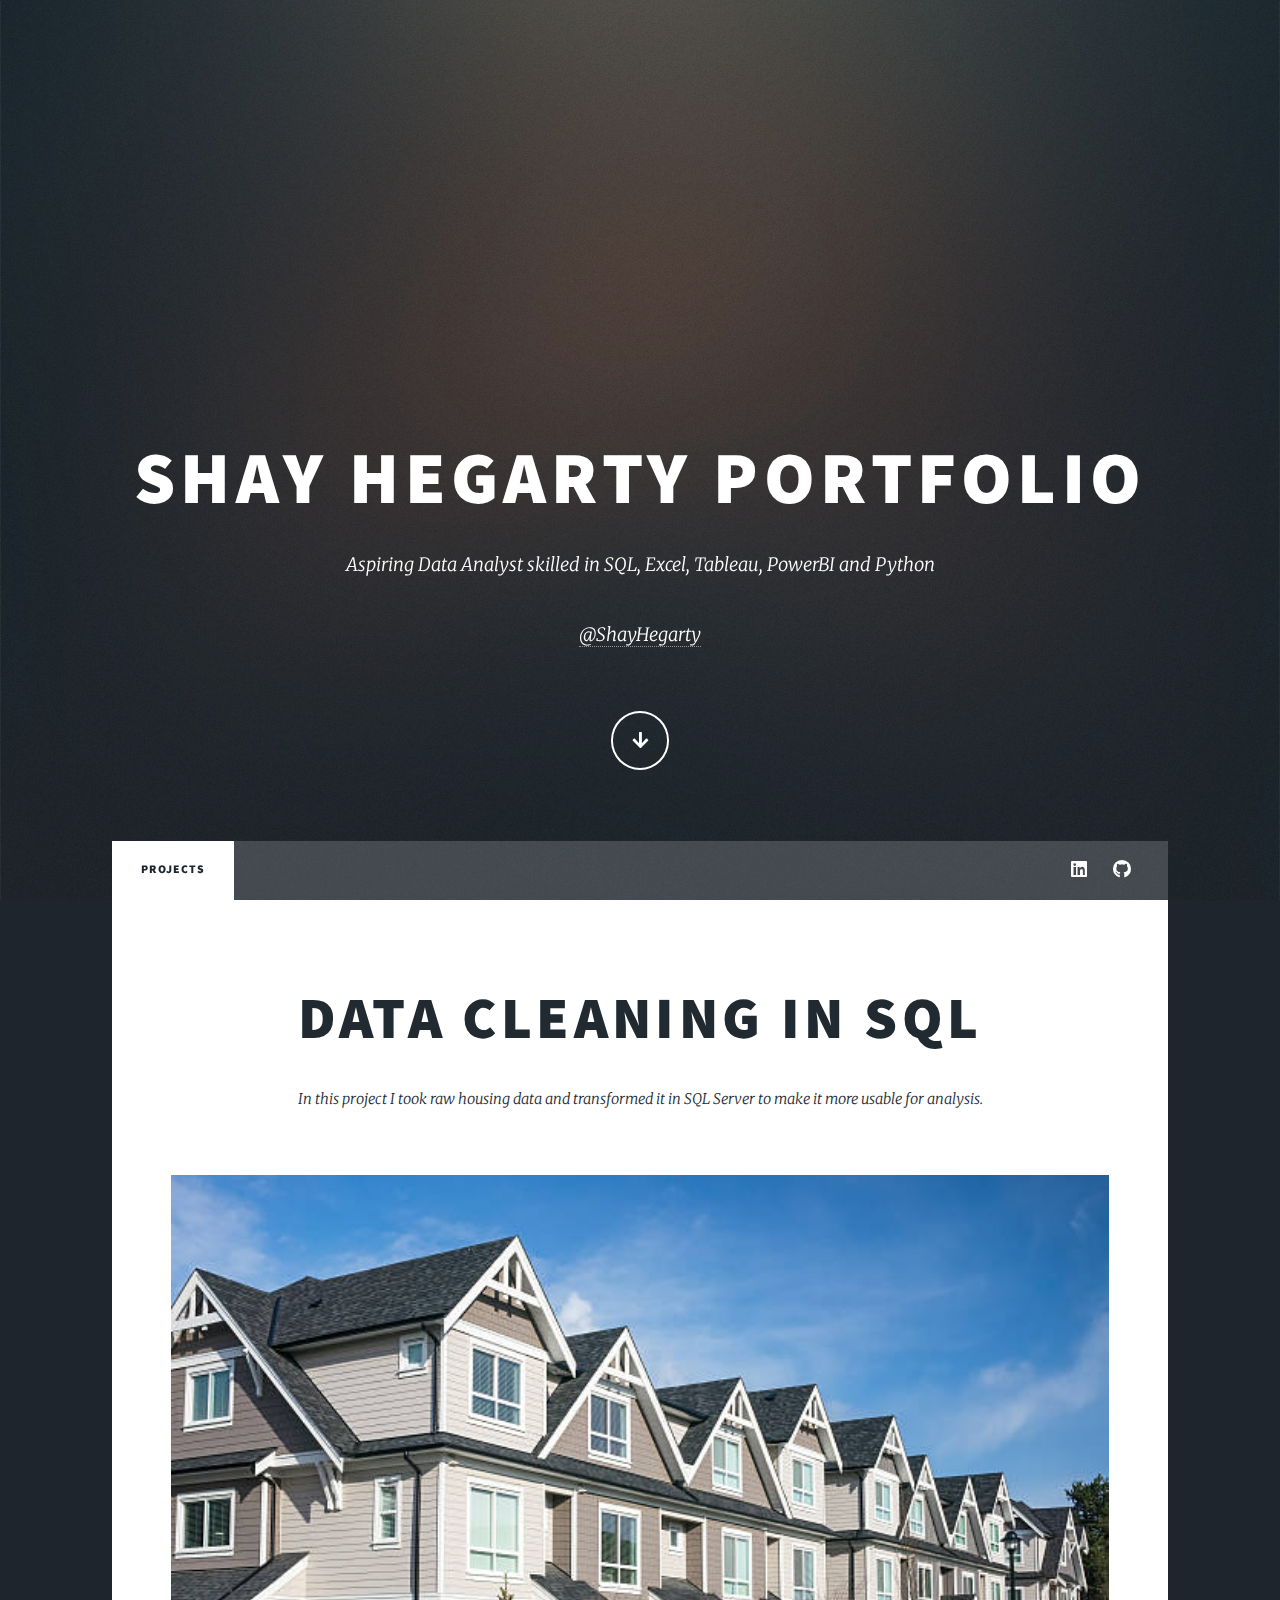
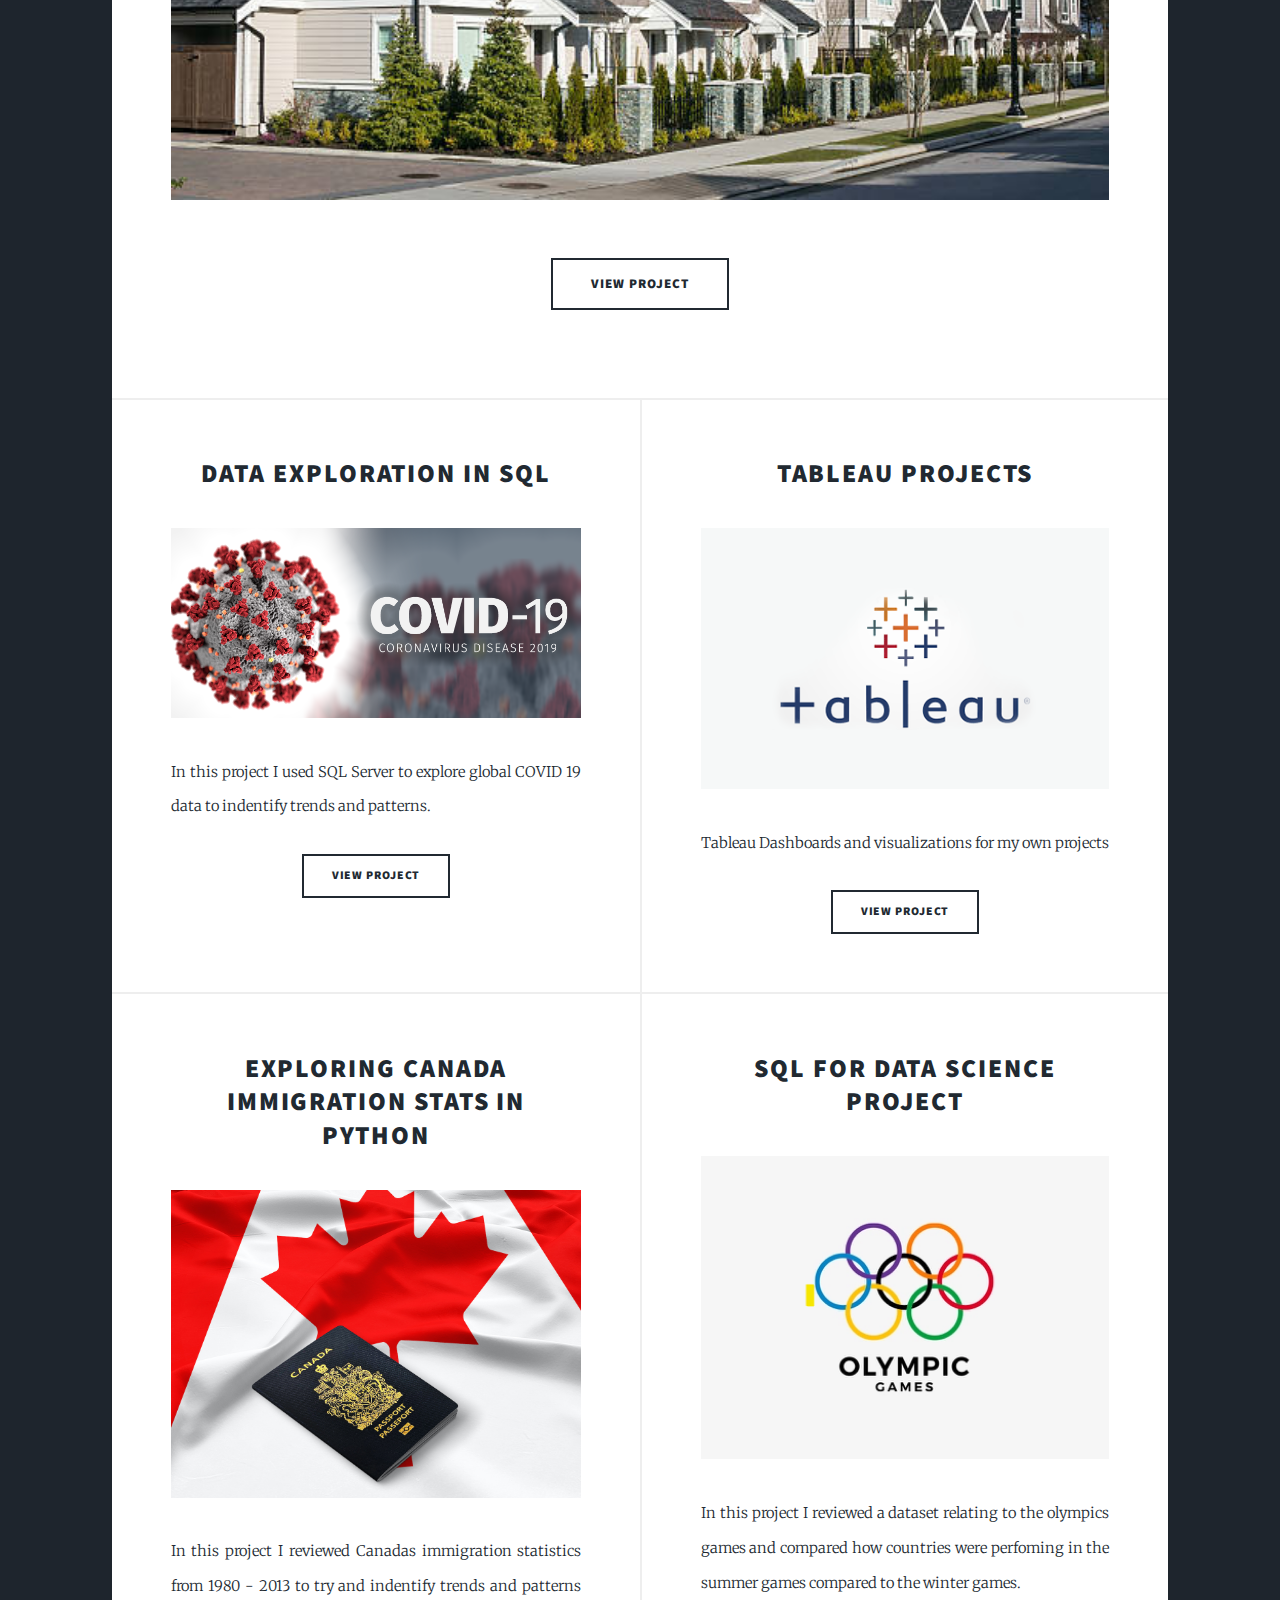
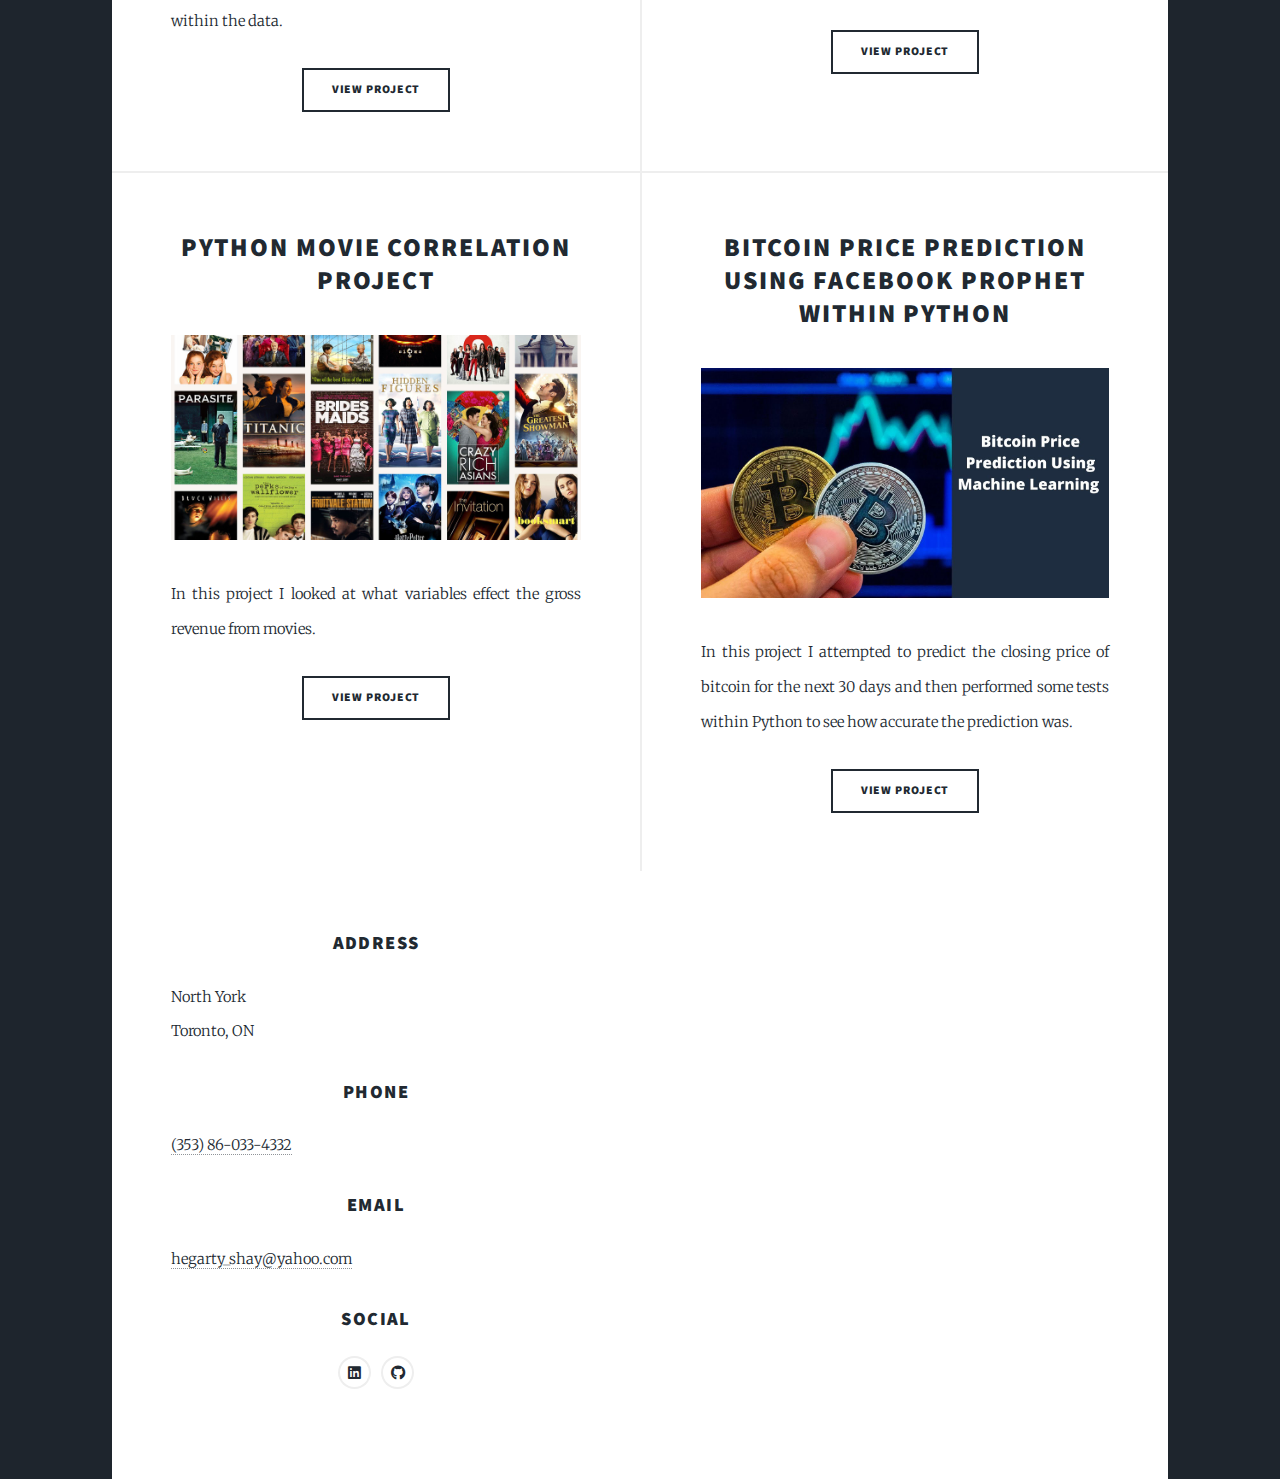
==== index.html @ 94f26655 "Add files via upload" ====
<!DOCTYPE HTML>
<!--
	Massively by HTML5 UP
	html5up.net | @ajlkn
	Free for personal and commercial use under the CCA 3.0 license (html5up.net/license)
-->
<html>
	<head>
		<title>Shay Hegarty Portfolio</title>
		<meta charset="utf-8" />
		<meta name="viewport" content="width=device-width, initial-scale=1, user-scalable=no" />
		<link rel="stylesheet" href="assets/css/main.css" />
		<noscript><link rel="stylesheet" href="assets/css/noscript.css" /></noscript>
	</head>
	<body class="is-preload">

		<!-- Wrapper -->
			<div id="wrapper" class="fade-in">

				<!-- Intro -->
					<div id="intro">
						<h1>Shay Hegarty Portfolio<br />
						</h1>
						<p>Aspiring Data Analyst skilled in SQL, Excel, Tableau, PowerBI and Python <p><a href="https://www.linkedin.com/in/shayhegarty/" target= "_blank">@ShayHegarty</a></p>
						</p>
						<ul class="actions">
							<li><a href="#header" class="button icon solid solo fa-arrow-down scrolly">Continue</a></li>
						</ul>
					</div>

				<!-- Header -->
					<header id="header">
						<a href="index.html" class="logo">Shay Hegarty</a>
					</header>

				<!-- Nav -->
					<nav id="nav">
						<ul class="links">
							<li class="active"><a href="index.html">Projects</a></li>

						</ul>
						<ul class="icons">
							<li><a href="https://www.linkedin.com/in/shayhegarty/" target= "_blank" class="icon brands alt fa-linkedin"><span class="label">linkedin</span></a></li>
							<li><a href="https://github.com/Shegartyy" target= "_blank" class="icon brands alt fa-github"><span class="label">GitHub</span></a></li>
						</ul>
					</nav>

				<!-- Main -->
					<div id="main">

						<!-- Featured Post -->
							<article class="post featured">
								<header class="major">
									
									<h2><a href="#">Data Cleaning in SQL<br />
									</a></h2>
									<p>In this project I took raw housing data and transformed it in SQL Server to make it more usable for analysis.</p>
								</header>
								<a href="#" class="image main"><img src="images/house.jpg" alt="" /></a>
								<ul class="actions special">
									<li><a href="https://github.com/Shegartyy/SQL-Data-Cleaning/blob/main/SQL%20Data%20Cleaning.sql" target= "_blank" class="button large">View project</a></li>
								</ul>
							</article>

						<!-- Posts -->
							<section class="posts">
								<article>
									<header>
										
										<h2><a href="#">Data Exploration in SQL<br /></a></h2>
									</header>
									<a href="#" class="image fit"><img src="images/covid.png" alt="" /></a>
									<p>In this project I used SQL Server to explore global COVID 19 data to indentify trends and patterns.</p>
									<ul class="actions special">
										<li><a href="https://github.com/Shegartyy/SQL-Project---Covid-Dataset-/blob/main/Portfolio%20Project%20-%20Covid.sql" target= "_blank" class="button">View Project</a></li>
									</ul>
								</article>
								<article>
									<header>
										
										<h2><a href="#">Tableau Projects<br /></a></h2>
									</header>
									<a href="#" class="image fit"><img src="images/tableau.png" alt="" /></a>
									<p>Tableau Dashboards and visualizations for my own projects</p>
									<ul class="actions special">
										<li><a href="https://public.tableau.com/app/profile/shegartyy" target= "_blank" class="button">View Project</a></li>
									</ul>
								</article>
								<article>
									<header>
										
										<h2><a href="#">Exploring Canada Immigration Stats in Python<br /></a></h2>
									</header>
									<a href="#" class="image fit"><img src="images/canada 1.jpeg" alt="" /></a>
									<p>In this project I reviewed Canadas immigration statistics from 1980 - 2013 to try and indentify trends and patterns within the data.</p>
									<ul class="actions special">
										<li><a href="https://github.com/Shegartyy/Final-Project---Diploma-in-Applied-Data-Technologies/blob/main/ShayHegarty_L00119782_CA3.ipynb" target= "_blank" class="button">View Project</a></li>
									</ul>
								</article>
								<article>
									<header>
										
										<h2><a href="#">SQL for Data Science Project<br /></a></h2>
									</header>
									<a href="#" class="image fit"><img src="images/olympics.png" alt="" /></a>
									<p>In this project I reviewed a dataset relating to the olympics games and compared how countries were perfoming in the summer games compared to the winter games.</p>
									<ul class="actions special">
										<li><a href="https://github.com/Shegartyy/SQL-for-Data-Science-Capstone-Project" target= "_blank" class="button">View Project</a></li>
									</ul>
								</article>
								<article>
									<header>
										
										<h2><a href="#">Python Movie Correlation Project<br /></a></h2>
									</header>
									<a href="#" class="image fit"><img src="images/movies.jpg" alt="" /></a>
									<p>In this project I looked at what variables effect the gross revenue from movies.</p>
									<ul class="actions special">
										<li><a href="https://github.com/Shegartyy/Python---Movie-Correlation-Project" target= "_blank" class="button">View Project</a></li>
									</ul>
								</article>
								<article>
									<header>
										
										<h2><a href="#">Bitcoin Price Prediction using Facebook Prophet within Python<br /></a></h2>
									</header>
									<a href="#" class="image fit"><img src="images/btc.jpg" alt="" /></a>
									<p>In this project I attempted to predict the closing price of bitcoin for the next 30 days and then performed some tests within Python to see how accurate the prediction was.</p>
									<ul class="actions special">
										<li><a href="https://github.com/Shegartyy/Python---Bitcoin-Price-Prediction-using-Facebook-Prophet" target= "_blank" class="button">View Project</a></li>
									</ul>
								</article>


						<section class="split contact">
							<section class="alt">
								<h3>Address</h3>
								<p>North York<br />Toronto, ON</p>
							</section>
							<section>
								<h3>Phone</h3>
								<p><a href="#">(353) 86-033-4332</a></p>
							</section>
							<section>
								<h3>Email</h3>
								<p><a href="#">hegarty_shay@yahoo.com</a></p>
							</section>
							<section>
								<h3>Social</h3>
								<ul class="icons alt">
									<li><a href="https://www.linkedin.com/in/shayhegarty/" target= "_blank" class="icon brands alt fa-linkedin"><span class="label">linkedin</span></a></li>
									<li><a href="https://github.com/Shegartyy" target= "_blank" class="icon brands alt fa-github"><span class="label">GitHub</span></a></li>
								</ul>
							</section>
						</section>
					</footer>

				<!-- Copyright -->
					<div id="copyright">
						<ul><li>&copy; Untitled</li><li>Design: <a href="https://html5up.net">HTML5 UP</a></li></ul>
					</div>

			</div>

		<!-- Scripts -->
			<script src="assets/js/jquery.min.js"></script>
			<script src="assets/js/jquery.scrollex.min.js"></script>
			<script src="assets/js/jquery.scrolly.min.js"></script>
			<script src="assets/js/browser.min.js"></script>
			<script src="assets/js/breakpoints.min.js"></script>
			<script src="assets/js/util.js"></script>
			<script src="assets/js/main.js"></script>

	</body>
</html>
---- assets/css/main.css ----
@import url(fontawesome-all.min.css);
@import url("https://fonts.googleapis.com/css?family=Merriweather:300,700,300italic,700italic|Source+Sans+Pro:900");

/*
	Massively by HTML5 UP
	html5up.net | @ajlkn
	Free for personal and commercial use under the CCA 3.0 license (html5up.net/license)
*/

html, body, div, span, applet, object,
iframe, h1, h2, h3, h4, h5, h6, p, blockquote,
pre, a, abbr, acronym, address, big, cite,
code, del, dfn, em, img, ins, kbd, q, s, samp,
small, strike, strong, sub, sup, tt, var, b,
u, i, center, dl, dt, dd, ol, ul, li, fieldset,
form, label, legend, table, caption, tbody,
tfoot, thead, tr, th, td, article, aside,
canvas, details, embed, figure, figcaption,
footer, header, hgroup, menu, nav, output, ruby,
section, summary, time, mark, audio, video {
	margin: 0;
	padding: 0;
	border: 0;
	font-size: 100%;
	font: inherit;
	vertical-align: baseline;}

article, aside, details, figcaption, figure,
footer, header, hgroup, menu, nav, section {
	display: block;}

body {
	line-height: 1;
}

ol, ul {
	list-style: none;
}

blockquote, q {
	quotes: none;
}

	blockquote:before, blockquote:after, q:before, q:after {
		content: '';
		content: none;
	}

table {
	border-collapse: collapse;
	border-spacing: 0;
}

body {
	-webkit-text-size-adjust: none;
}

mark {
	background-color: transparent;
	color: inherit;
}

input::-moz-focus-inner {
	border: 0;
	padding: 0;
}

input, select, textarea {
	-moz-appearance: none;
	-webkit-appearance: none;
	-ms-appearance: none;
	appearance: none;
}

/* Basic */

	@-ms-viewport {
		width: device-width;
	}

	body {
		-ms-overflow-style: scrollbar;
	}

	@media screen and (max-width: 480px) {

		html, body {
			min-width: 320px;
		}

	}

	html {
		box-sizing: border-box;
	}

	*, *:before, *:after {
		box-sizing: inherit;
	}

	body {
		background-color: #1e252d;
	}

		body.is-preload *, body.is-preload *:before, body.is-preload *:after {
			-moz-animation: none !important;
			-webkit-animation: none !important;
			-ms-animation: none !important;
			animation: none !important;
			-moz-transition: none !important;
			-webkit-transition: none !important;
			-ms-transition: none !important;
			transition: none !important;
		}

/* Type */

	html {
		font-size: 16pt;
	}

		@media screen and (max-width: 1680px) {

			html {
				font-size: 12pt;
			}

		}

		@media screen and (max-width: 1280px) {

			html {
				font-size: 11pt;
			}

		}

		@media screen and (max-width: 360px) {

			html {
				font-size: 10pt;
			}

		}

	body {
		color: #212931;
	}

	body, input, select, textarea {
		font-family: "Merriweather", Georgia, serif;
		font-weight: 300;
		font-size: 1rem;
		line-height: 2.375;
	}

	a {
		-moz-transition: color 0.2s ease-in-out, background-color 0.2s ease-in-out, border-color 0.2s ease-in-out, box-shadow 0.2s ease-in-out;
		-webkit-transition: color 0.2s ease-in-out, background-color 0.2s ease-in-out, border-color 0.2s ease-in-out, box-shadow 0.2s ease-in-out;
		-ms-transition: color 0.2s ease-in-out, background-color 0.2s ease-in-out, border-color 0.2s ease-in-out, box-shadow 0.2s ease-in-out;
		transition: color 0.2s ease-in-out, background-color 0.2s ease-in-out, border-color 0.2s ease-in-out, box-shadow 0.2s ease-in-out;
		border-bottom: dotted 1px;
		text-decoration: none;
	}

		a:hover {
			border-bottom-color: transparent;
		}

	strong, b {
		font-weight: 600;
	}

	em, i {
		font-style: italic;
	}

	p {
		text-align: justify;
		margin: 0 0 2rem 0;
	}

	h1, h2, h3, h4, h5, h6 {
		font-family: "Source Sans Pro", Helvetica, sans-serif;
		font-weight: 900;
		line-height: 1.5;
		letter-spacing: 0.075em;
		text-transform: uppercase;
		margin: 0 0 1rem 0;
	}

		h1 a, h2 a, h3 a, h4 a, h5 a, h6 a {
			border-bottom: 0;
			color: inherit;
			text-decoration: none;
		}

	h1 {
		font-size: 4rem;
		line-height: 1.1;
		margin: 0 0 2rem 0;
	}

	h2 {
		font-size: 1.75rem;
		line-height: 1.3;
		margin: 0 0 1.5rem 0;
	}

	h3 {
		font-size: 1.25rem;
		margin: 0 0 1.5rem 0;
	}

	h4 {
		font-size: 1rem;
	}

	h5 {
		font-size: 0.9rem;
	}

	h6 {
		font-size: 0.8rem;
	}

	sub {
		font-size: 0.8rem;
		position: relative;
		top: 0.5rem;
	}

	sup {
		font-size: 0.8rem;
		position: relative;
		top: -0.5rem;
	}

	blockquote {
		border-left: solid 4px;
		font-style: italic;
		margin: 0 0 2rem 0;
		padding: 0.5rem 0 0.5rem 2rem;
	}

	code {
		border: solid 2px;
		font-family: "Courier New", monospace;
		font-size: 0.9rem;
		margin: 0 0.25rem;
		padding: 0.25rem 0.65rem;
	}

	pre {
		-webkit-overflow-scrolling: touch;
		font-family: "Courier New", monospace;
		font-size: 0.9rem;
		margin: 0 0 2rem 0;
	}

		pre code {
			display: block;
			line-height: 1.75;
			padding: 1rem 1.5rem;
			overflow-x: auto;
		}

	hr {
		border: 0;
		border-bottom: solid 2px;
		margin: 3rem 0;
	}

		hr.major {
			margin: 5rem 0;
		}

	.align-left {
		text-align: left;
	}

	.align-center {
		text-align: center;
	}

	.align-right {
		text-align: right;
	}

	input, select, textarea {
		color: #212931;
	}

	a {
		color: #212931;
		border-bottom-color: rgba(33, 41, 49, 0.5);
	}

		a:hover {
			border-bottom-color: transparent;
			color: #18bfef !important;
		}

	strong, b {
		color: #212931;
	}

	h1, h2, h3, h4, h5, h6 {
		color: #212931;
	}

	blockquote {
		border-left-color: #eeeeee;
	}

	code {
		background: rgba(220, 220, 220, 0.25);
		border-color: #eeeeee;
	}

	hr {
		border-bottom-color: #eeeeee;
	}

/* Row */

	.row {
		display: flex;
		flex-wrap: wrap;
		box-sizing: border-box;
		align-items: stretch;
	}

		.row > * {
			box-sizing: border-box;
		}

		.row.gtr-uniform > * > :last-child {
			margin-bottom: 0;
		}

		.row.aln-left {
			justify-content: flex-start;
		}

		.row.aln-center {
			justify-content: center;
		}

		.row.aln-right {
			justify-content: flex-end;
		}

		.row.aln-top {
			align-items: flex-start;
		}

		.row.aln-middle {
			align-items: center;
		}

		.row.aln-bottom {
			align-items: flex-end;
		}

		.row > .imp {
			order: -1;
		}

		.row > .col-1 {
			width: 8.33333%;
		}

		.row > .off-1 {
			margin-left: 8.33333%;
		}

		.row > .col-2 {
			width: 16.66667%;
		}

		.row > .off-2 {
			margin-left: 16.66667%;
		}

		.row > .col-3 {
			width: 25%;
		}

		.row > .off-3 {
			margin-left: 25%;
		}

		.row > .col-4 {
			width: 33.33333%;
		}

		.row > .off-4 {
			margin-left: 33.33333%;
		}

		.row > .col-5 {
			width: 41.66667%;
		}

		.row > .off-5 {
			margin-left: 41.66667%;
		}

		.row > .col-6 {
			width: 50%;
		}

		.row > .off-6 {
			margin-left: 50%;
		}

		.row > .col-7 {
			width: 58.33333%;
		}

		.row > .off-7 {
			margin-left: 58.33333%;
		}

		.row > .col-8 {
			width: 66.66667%;
		}

		.row > .off-8 {
			margin-left: 66.66667%;
		}

		.row > .col-9 {
			width: 75%;
		}

		.row > .off-9 {
			margin-left: 75%;
		}

		.row > .col-10 {
			width: 83.33333%;
		}

		.row > .off-10 {
			margin-left: 83.33333%;
		}

		.row > .col-11 {
			width: 91.66667%;
		}

		.row > .off-11 {
			margin-left: 91.66667%;
		}

		.row > .col-12 {
			width: 100%;
		}

		.row > .off-12 {
			margin-left: 100%;
		}

		.row.gtr-0 {
			margin-top: 0;
			margin-left: 0rem;
		}

			.row.gtr-0 > * {
				padding: 0 0 0 0rem;
			}

			.row.gtr-0.gtr-uniform {
				margin-top: 0rem;
			}

				.row.gtr-0.gtr-uniform > * {
					padding-top: 0rem;
				}

		.row.gtr-25 {
			margin-top: 0;
			margin-left: -0.375rem;
		}

			.row.gtr-25 > * {
				padding: 0 0 0 0.375rem;
			}

			.row.gtr-25.gtr-uniform {
				margin-top: -0.375rem;
			}

				.row.gtr-25.gtr-uniform > * {
					padding-top: 0.375rem;
				}

		.row.gtr-50 {
			margin-top: 0;
			margin-left: -0.75rem;
		}

			.row.gtr-50 > * {
				padding: 0 0 0 0.75rem;
			}

			.row.gtr-50.gtr-uniform {
				margin-top: -0.75rem;
			}

				.row.gtr-50.gtr-uniform > * {
					padding-top: 0.75rem;
				}

		.row {
			margin-top: 0;
			margin-left: -1.5rem;
		}

			.row > * {
				padding: 0 0 0 1.5rem;
			}

			.row.gtr-uniform {
				margin-top: -1.5rem;
			}

				.row.gtr-uniform > * {
					padding-top: 1.5rem;
				}

		.row.gtr-150 {
			margin-top: 0;
			margin-left: -2.25rem;
		}

			.row.gtr-150 > * {
				padding: 0 0 0 2.25rem;
			}

			.row.gtr-150.gtr-uniform {
				margin-top: -2.25rem;
			}

				.row.gtr-150.gtr-uniform > * {
					padding-top: 2.25rem;
				}

		.row.gtr-200 {
			margin-top: 0;
			margin-left: -3rem;
		}

			.row.gtr-200 > * {
				padding: 0 0 0 3rem;
			}

			.row.gtr-200.gtr-uniform {
				margin-top: -3rem;
			}

				.row.gtr-200.gtr-uniform > * {
					padding-top: 3rem;
				}

		@media screen and (max-width: 1680px) {

			.row {
				display: flex;
				flex-wrap: wrap;
				box-sizing: border-box;
				align-items: stretch;
			}

				.row > * {
					box-sizing: border-box;
				}

				.row.gtr-uniform > * > :last-child {
					margin-bottom: 0;
				}

				.row.aln-left {
					justify-content: flex-start;
				}

				.row.aln-center {
					justify-content: center;
				}

				.row.aln-right {
					justify-content: flex-end;
				}

				.row.aln-top {
					align-items: flex-start;
				}

				.row.aln-middle {
					align-items: center;
				}

				.row.aln-bottom {
					align-items: flex-end;
				}

				.row > .imp-xlarge {
					order: -1;
				}

				.row > .col-1-xlarge {
					width: 8.33333%;
				}

				.row > .off-1-xlarge {
					margin-left: 8.33333%;
				}

				.row > .col-2-xlarge {
					width: 16.66667%;
				}

				.row > .off-2-xlarge {
					margin-left: 16.66667%;
				}

				.row > .col-3-xlarge {
					width: 25%;
				}

				.row > .off-3-xlarge {
					margin-left: 25%;
				}

				.row > .col-4-xlarge {
					width: 33.33333%;
				}

				.row > .off-4-xlarge {
					margin-left: 33.33333%;
				}

				.row > .col-5-xlarge {
					width: 41.66667%;
				}

				.row > .off-5-xlarge {
					margin-left: 41.66667%;
				}

				.row > .col-6-xlarge {
					width: 50%;
				}

				.row > .off-6-xlarge {
					margin-left: 50%;
				}

				.row > .col-7-xlarge {
					width: 58.33333%;
				}

				.row > .off-7-xlarge {
					margin-left: 58.33333%;
				}

				.row > .col-8-xlarge {
					width: 66.66667%;
				}

				.row > .off-8-xlarge {
					margin-left: 66.66667%;
				}

				.row > .col-9-xlarge {
					width: 75%;
				}

				.row > .off-9-xlarge {
					margin-left: 75%;
				}

				.row > .col-10-xlarge {
					width: 83.33333%;
				}

				.row > .off-10-xlarge {
					margin-left: 83.33333%;
				}

				.row > .col-11-xlarge {
					width: 91.66667%;
				}

				.row > .off-11-xlarge {
					margin-left: 91.66667%;
				}

				.row > .col-12-xlarge {
					width: 100%;
				}

				.row > .off-12-xlarge {
					margin-left: 100%;
				}

				.row.gtr-0 {
					margin-top: 0;
					margin-left: 0rem;
				}

					.row.gtr-0 > * {
						padding: 0 0 0 0rem;
					}

					.row.gtr-0.gtr-uniform {
						margin-top: 0rem;
					}

						.row.gtr-0.gtr-uniform > * {
							padding-top: 0rem;
						}

				.row.gtr-25 {
					margin-top: 0;
					margin-left: -0.375rem;
				}

					.row.gtr-25 > * {
						padding: 0 0 0 0.375rem;
					}

					.row.gtr-25.gtr-uniform {
						margin-top: -0.375rem;
					}

						.row.gtr-25.gtr-uniform > * {
							padding-top: 0.375rem;
						}

				.row.gtr-50 {
					margin-top: 0;
					margin-left: -0.75rem;
				}

					.row.gtr-50 > * {
						padding: 0 0 0 0.75rem;
					}

					.row.gtr-50.gtr-uniform {
						margin-top: -0.75rem;
					}

						.row.gtr-50.gtr-uniform > * {
							padding-top: 0.75rem;
						}

				.row {
					margin-top: 0;
					margin-left: -1.5rem;
				}

					.row > * {
						padding: 0 0 0 1.5rem;
					}

					.row.gtr-uniform {
						margin-top: -1.5rem;
					}

						.row.gtr-uniform > * {
							padding-top: 1.5rem;
						}

				.row.gtr-150 {
					margin-top: 0;
					margin-left: -2.25rem;
				}

					.row.gtr-150 > * {
						padding: 0 0 0 2.25rem;
					}

					.row.gtr-150.gtr-uniform {
						margin-top: -2.25rem;
					}

						.row.gtr-150.gtr-uniform > * {
							padding-top: 2.25rem;
						}

				.row.gtr-200 {
					margin-top: 0;
					margin-left: -3rem;
				}

					.row.gtr-200 > * {
						padding: 0 0 0 3rem;
					}

					.row.gtr-200.gtr-uniform {
						margin-top: -3rem;
					}

						.row.gtr-200.gtr-uniform > * {
							padding-top: 3rem;
						}

		}

		@media screen and (max-width: 1280px) {

			.row {
				display: flex;
				flex-wrap: wrap;
				box-sizing: border-box;
				align-items: stretch;
			}

				.row > * {
					box-sizing: border-box;
				}

				.row.gtr-uniform > * > :last-child {
					margin-bottom: 0;
				}

				.row.aln-left {
					justify-content: flex-start;
				}

				.row.aln-center {
					justify-content: center;
				}

				.row.aln-right {
					justify-content: flex-end;
				}

				.row.aln-top {
					align-items: flex-start;
				}

				.row.aln-middle {
					align-items: center;
				}

				.row.aln-bottom {
					align-items: flex-end;
				}

				.row > .imp-large {
					order: -1;
				}

				.row > .col-1-large {
					width: 8.33333%;
				}

				.row > .off-1-large {
					margin-left: 8.33333%;
				}

				.row > .col-2-large {
					width: 16.66667%;
				}

				.row > .off-2-large {
					margin-left: 16.66667%;
				}

				.row > .col-3-large {
					width: 25%;
				}

				.row > .off-3-large {
					margin-left: 25%;
				}

				.row > .col-4-large {
					width: 33.33333%;
				}

				.row > .off-4-large {
					margin-left: 33.33333%;
				}

				.row > .col-5-large {
					width: 41.66667%;
				}

				.row > .off-5-large {
					margin-left: 41.66667%;
				}

				.row > .col-6-large {
					width: 50%;
				}

				.row > .off-6-large {
					margin-left: 50%;
				}

				.row > .col-7-large {
					width: 58.33333%;
				}

				.row > .off-7-large {
					margin-left: 58.33333%;
				}

				.row > .col-8-large {
					width: 66.66667%;
				}

				.row > .off-8-large {
					margin-left: 66.66667%;
				}

				.row > .col-9-large {
					width: 75%;
				}

				.row > .off-9-large {
					margin-left: 75%;
				}

				.row > .col-10-large {
					width: 83.33333%;
				}

				.row > .off-10-large {
					margin-left: 83.33333%;
				}

				.row > .col-11-large {
					width: 91.66667%;
				}

				.row > .off-11-large {
					margin-left: 91.66667%;
				}

				.row > .col-12-large {
					width: 100%;
				}

				.row > .off-12-large {
					margin-left: 100%;
				}

				.row.gtr-0 {
					margin-top: 0;
					margin-left: 0rem;
				}

					.row.gtr-0 > * {
						padding: 0 0 0 0rem;
					}

					.row.gtr-0.gtr-uniform {
						margin-top: 0rem;
					}

						.row.gtr-0.gtr-uniform > * {
							padding-top: 0rem;
						}

				.row.gtr-25 {
					margin-top: 0;
					margin-left: -0.375rem;
				}

					.row.gtr-25 > * {
						padding: 0 0 0 0.375rem;
					}

					.row.gtr-25.gtr-uniform {
						margin-top: -0.375rem;
					}

						.row.gtr-25.gtr-uniform > * {
							padding-top: 0.375rem;
						}

				.row.gtr-50 {
					margin-top: 0;
					margin-left: -0.75rem;
				}

					.row.gtr-50 > * {
						padding: 0 0 0 0.75rem;
					}

					.row.gtr-50.gtr-uniform {
						margin-top: -0.75rem;
					}

						.row.gtr-50.gtr-uniform > * {
							padding-top: 0.75rem;
						}

				.row {
					margin-top: 0;
					margin-left: -1.5rem;
				}

					.row > * {
						padding: 0 0 0 1.5rem;
					}

					.row.gtr-uniform {
						margin-top: -1.5rem;
					}

						.row.gtr-uniform > * {
							padding-top: 1.5rem;
						}

				.row.gtr-150 {
					margin-top: 0;
					margin-left: -2.25rem;
				}

					.row.gtr-150 > * {
						padding: 0 0 0 2.25rem;
					}

					.row.gtr-150.gtr-uniform {
						margin-top: -2.25rem;
					}

						.row.gtr-150.gtr-uniform > * {
							padding-top: 2.25rem;
						}

				.row.gtr-200 {
					margin-top: 0;
					margin-left: -3rem;
				}

					.row.gtr-200 > * {
						padding: 0 0 0 3rem;
					}

					.row.gtr-200.gtr-uniform {
						margin-top: -3rem;
					}

						.row.gtr-200.gtr-uniform > * {
							padding-top: 3rem;
						}

		}

		@media screen and (max-width: 980px) {

			.row {
				display: flex;
				flex-wrap: wrap;
				box-sizing: border-box;
				align-items: stretch;
			}

				.row > * {
					box-sizing: border-box;
				}

				.row.gtr-uniform > * > :last-child {
					margin-bottom: 0;
				}

				.row.aln-left {
					justify-content: flex-start;
				}

				.row.aln-center {
					justify-content: center;
				}

				.row.aln-right {
					justify-content: flex-end;
				}

				.row.aln-top {
					align-items: flex-start;
				}

				.row.aln-middle {
					align-items: center;
				}

				.row.aln-bottom {
					align-items: flex-end;
				}

				.row > .imp-medium {
					order: -1;
				}

				.row > .col-1-medium {
					width: 8.33333%;
				}

				.row > .off-1-medium {
					margin-left: 8.33333%;
				}

				.row > .col-2-medium {
					width: 16.66667%;
				}

				.row > .off-2-medium {
					margin-left: 16.66667%;
				}

				.row > .col-3-medium {
					width: 25%;
				}

				.row > .off-3-medium {
					margin-left: 25%;
				}

				.row > .col-4-medium {
					width: 33.33333%;
				}

				.row > .off-4-medium {
					margin-left: 33.33333%;
				}

				.row > .col-5-medium {
					width: 41.66667%;
				}

				.row > .off-5-medium {
					margin-left: 41.66667%;
				}

				.row > .col-6-medium {
					width: 50%;
				}

				.row > .off-6-medium {
					margin-left: 50%;
				}

				.row > .col-7-medium {
					width: 58.33333%;
				}

				.row > .off-7-medium {
					margin-left: 58.33333%;
				}

				.row > .col-8-medium {
					width: 66.66667%;
				}

				.row > .off-8-medium {
					margin-left: 66.66667%;
				}

				.row > .col-9-medium {
					width: 75%;
				}

				.row > .off-9-medium {
					margin-left: 75%;
				}

				.row > .col-10-medium {
					width: 83.33333%;
				}

				.row > .off-10-medium {
					margin-left: 83.33333%;
				}

				.row > .col-11-medium {
					width: 91.66667%;
				}

				.row > .off-11-medium {
					margin-left: 91.66667%;
				}

				.row > .col-12-medium {
					width: 100%;
				}

				.row > .off-12-medium {
					margin-left: 100%;
				}

				.row.gtr-0 {
					margin-top: 0;
					margin-left: 0rem;
				}

					.row.gtr-0 > * {
						padding: 0 0 0 0rem;
					}

					.row.gtr-0.gtr-uniform {
						margin-top: 0rem;
					}

						.row.gtr-0.gtr-uniform > * {
							padding-top: 0rem;
						}

				.row.gtr-25 {
					margin-top: 0;
					margin-left: -0.375rem;
				}

					.row.gtr-25 > * {
						padding: 0 0 0 0.375rem;
					}

					.row.gtr-25.gtr-uniform {
						margin-top: -0.375rem;
					}

						.row.gtr-25.gtr-uniform > * {
							padding-top: 0.375rem;
						}

				.row.gtr-50 {
					margin-top: 0;
					margin-left: -0.75rem;
				}

					.row.gtr-50 > * {
						padding: 0 0 0 0.75rem;
					}

					.row.gtr-50.gtr-uniform {
						margin-top: -0.75rem;
					}

						.row.gtr-50.gtr-uniform > * {
							padding-top: 0.75rem;
						}

				.row {
					margin-top: 0;
					margin-left: -1.5rem;
				}

					.row > * {
						padding: 0 0 0 1.5rem;
					}

					.row.gtr-uniform {
						margin-top: -1.5rem;
					}

						.row.gtr-uniform > * {
							padding-top: 1.5rem;
						}

				.row.gtr-150 {
					margin-top: 0;
					margin-left: -2.25rem;
				}

					.row.gtr-150 > * {
						padding: 0 0 0 2.25rem;
					}

					.row.gtr-150.gtr-uniform {
						margin-top: -2.25rem;
					}

						.row.gtr-150.gtr-uniform > * {
							padding-top: 2.25rem;
						}

				.row.gtr-200 {
					margin-top: 0;
					margin-left: -3rem;
				}

					.row.gtr-200 > * {
						padding: 0 0 0 3rem;
					}

					.row.gtr-200.gtr-uniform {
						margin-top: -3rem;
					}

						.row.gtr-200.gtr-uniform > * {
							padding-top: 3rem;
						}

		}

		@media screen and (max-width: 736px) {

			.row {
				display: flex;
				flex-wrap: wrap;
				box-sizing: border-box;
				align-items: stretch;
			}

				.row > * {
					box-sizing: border-box;
				}

				.row.gtr-uniform > * > :last-child {
					margin-bottom: 0;
				}

				.row.aln-left {
					justify-content: flex-start;
				}

				.row.aln-center {
					justify-content: center;
				}

				.row.aln-right {
					justify-content: flex-end;
				}

				.row.aln-top {
					align-items: flex-start;
				}

				.row.aln-middle {
					align-items: center;
				}

				.row.aln-bottom {
					align-items: flex-end;
				}

				.row > .imp-small {
					order: -1;
				}

				.row > .col-1-small {
					width: 8.33333%;
				}

				.row > .off-1-small {
					margin-left: 8.33333%;
				}

				.row > .col-2-small {
					width: 16.66667%;
				}

				.row > .off-2-small {
					margin-left: 16.66667%;
				}

				.row > .col-3-small {
					width: 25%;
				}

				.row > .off-3-small {
					margin-left: 25%;
				}

				.row > .col-4-small {
					width: 33.33333%;
				}

				.row > .off-4-small {
					margin-left: 33.33333%;
				}

				.row > .col-5-small {
					width: 41.66667%;
				}

				.row > .off-5-small {
					margin-left: 41.66667%;
				}

				.row > .col-6-small {
					width: 50%;
				}

				.row > .off-6-small {
					margin-left: 50%;
				}

				.row > .col-7-small {
					width: 58.33333%;
				}

				.row > .off-7-small {
					margin-left: 58.33333%;
				}

				.row > .col-8-small {
					width: 66.66667%;
				}

				.row > .off-8-small {
					margin-left: 66.66667%;
				}

				.row > .col-9-small {
					width: 75%;
				}

				.row > .off-9-small {
					margin-left: 75%;
				}

				.row > .col-10-small {
					width: 83.33333%;
				}

				.row > .off-10-small {
					margin-left: 83.33333%;
				}

				.row > .col-11-small {
					width: 91.66667%;
				}

				.row > .off-11-small {
					margin-left: 91.66667%;
				}

				.row > .col-12-small {
					width: 100%;
				}

				.row > .off-12-small {
					margin-left: 100%;
				}

				.row.gtr-0 {
					margin-top: 0;
					margin-left: 0rem;
				}

					.row.gtr-0 > * {
						padding: 0 0 0 0rem;
					}

					.row.gtr-0.gtr-uniform {
						margin-top: 0rem;
					}

						.row.gtr-0.gtr-uniform > * {
							padding-top: 0rem;
						}

				.row.gtr-25 {
					margin-top: 0;
					margin-left: -0.375rem;
				}

					.row.gtr-25 > * {
						padding: 0 0 0 0.375rem;
					}

					.row.gtr-25.gtr-uniform {
						margin-top: -0.375rem;
					}

						.row.gtr-25.gtr-uniform > * {
							padding-top: 0.375rem;
						}

				.row.gtr-50 {
					margin-top: 0;
					margin-left: -0.75rem;
				}

					.row.gtr-50 > * {
						padding: 0 0 0 0.75rem;
					}

					.row.gtr-50.gtr-uniform {
						margin-top: -0.75rem;
					}

						.row.gtr-50.gtr-uniform > * {
							padding-top: 0.75rem;
						}

				.row {
					margin-top: 0;
					margin-left: -1.5rem;
				}

					.row > * {
						padding: 0 0 0 1.5rem;
					}

					.row.gtr-uniform {
						margin-top: -1.5rem;
					}

						.row.gtr-uniform > * {
							padding-top: 1.5rem;
						}

				.row.gtr-150 {
					margin-top: 0;
					margin-left: -2.25rem;
				}

					.row.gtr-150 > * {
						padding: 0 0 0 2.25rem;
					}

					.row.gtr-150.gtr-uniform {
						margin-top: -2.25rem;
					}

						.row.gtr-150.gtr-uniform > * {
							padding-top: 2.25rem;
						}

				.row.gtr-200 {
					margin-top: 0;
					margin-left: -3rem;
				}

					.row.gtr-200 > * {
						padding: 0 0 0 3rem;
					}

					.row.gtr-200.gtr-uniform {
						margin-top: -3rem;
					}

						.row.gtr-200.gtr-uniform > * {
							padding-top: 3rem;
						}

		}

		@media screen and (max-width: 480px) {

			.row {
				display: flex;
				flex-wrap: wrap;
				box-sizing: border-box;
				align-items: stretch;
			}

				.row > * {
					box-sizing: border-box;
				}

				.row.gtr-uniform > * > :last-child {
					margin-bottom: 0;
				}

				.row.aln-left {
					justify-content: flex-start;
				}

				.row.aln-center {
					justify-content: center;
				}

				.row.aln-right {
					justify-content: flex-end;
				}

				.row.aln-top {
					align-items: flex-start;
				}

				.row.aln-middle {
					align-items: center;
				}

				.row.aln-bottom {
					align-items: flex-end;
				}

				.row > .imp-xsmall {
					order: -1;
				}

				.row > .col-1-xsmall {
					width: 8.33333%;
				}

				.row > .off-1-xsmall {
					margin-left: 8.33333%;
				}

				.row > .col-2-xsmall {
					width: 16.66667%;
				}

				.row > .off-2-xsmall {
					margin-left: 16.66667%;
				}

				.row > .col-3-xsmall {
					width: 25%;
				}

				.row > .off-3-xsmall {
					margin-left: 25%;
				}

				.row > .col-4-xsmall {
					width: 33.33333%;
				}

				.row > .off-4-xsmall {
					margin-left: 33.33333%;
				}

				.row > .col-5-xsmall {
					width: 41.66667%;
				}

				.row > .off-5-xsmall {
					margin-left: 41.66667%;
				}

				.row > .col-6-xsmall {
					width: 50%;
				}

				.row > .off-6-xsmall {
					margin-left: 50%;
				}

				.row > .col-7-xsmall {
					width: 58.33333%;
				}

				.row > .off-7-xsmall {
					margin-left: 58.33333%;
				}

				.row > .col-8-xsmall {
					width: 66.66667%;
				}

				.row > .off-8-xsmall {
					margin-left: 66.66667%;
				}

				.row > .col-9-xsmall {
					width: 75%;
				}

				.row > .off-9-xsmall {
					margin-left: 75%;
				}

				.row > .col-10-xsmall {
					width: 83.33333%;
				}

				.row > .off-10-xsmall {
					margin-left: 83.33333%;
				}

				.row > .col-11-xsmall {
					width: 91.66667%;
				}

				.row > .off-11-xsmall {
					margin-left: 91.66667%;
				}

				.row > .col-12-xsmall {
					width: 100%;
				}

				.row > .off-12-xsmall {
					margin-left: 100%;
				}

				.row.gtr-0 {
					margin-top: 0;
					margin-left: 0rem;
				}

					.row.gtr-0 > * {
						padding: 0 0 0 0rem;
					}

					.row.gtr-0.gtr-uniform {
						margin-top: 0rem;
					}

						.row.gtr-0.gtr-uniform > * {
							padding-top: 0rem;
						}

				.row.gtr-25 {
					margin-top: 0;
					margin-left: -0.375rem;
				}

					.row.gtr-25 > * {
						padding: 0 0 0 0.375rem;
					}

					.row.gtr-25.gtr-uniform {
						margin-top: -0.375rem;
					}

						.row.gtr-25.gtr-uniform > * {
							padding-top: 0.375rem;
						}

				.row.gtr-50 {
					margin-top: 0;
					margin-left: -0.75rem;
				}

					.row.gtr-50 > * {
						padding: 0 0 0 0.75rem;
					}

					.row.gtr-50.gtr-uniform {
						margin-top: -0.75rem;
					}

						.row.gtr-50.gtr-uniform > * {
							padding-top: 0.75rem;
						}

				.row {
					margin-top: 0;
					margin-left: -1.5rem;
				}

					.row > * {
						padding: 0 0 0 1.5rem;
					}

					.row.gtr-uniform {
						margin-top: -1.5rem;
					}

						.row.gtr-uniform > * {
							padding-top: 1.5rem;
						}

				.row.gtr-150 {
					margin-top: 0;
					margin-left: -2.25rem;
				}

					.row.gtr-150 > * {
						padding: 0 0 0 2.25rem;
					}

					.row.gtr-150.gtr-uniform {
						margin-top: -2.25rem;
					}

						.row.gtr-150.gtr-uniform > * {
							padding-top: 2.25rem;
						}

				.row.gtr-200 {
					margin-top: 0;
					margin-left: -3rem;
				}

					.row.gtr-200 > * {
						padding: 0 0 0 3rem;
					}

					.row.gtr-200.gtr-uniform {
						margin-top: -3rem;
					}

						.row.gtr-200.gtr-uniform > * {
							padding-top: 3rem;
						}

		}

		@media screen and (max-width: 360px) {

			.row {
				display: flex;
				flex-wrap: wrap;
				box-sizing: border-box;
				align-items: stretch;
			}

				.row > * {
					box-sizing: border-box;
				}

				.row.gtr-uniform > * > :last-child {
					margin-bottom: 0;
				}

				.row.aln-left {
					justify-content: flex-start;
				}

				.row.aln-center {
					justify-content: center;
				}

				.row.aln-right {
					justify-content: flex-end;
				}

				.row.aln-top {
					align-items: flex-start;
				}

				.row.aln-middle {
					align-items: center;
				}

				.row.aln-bottom {
					align-items: flex-end;
				}

				.row > .imp-xxsmall {
					order: -1;
				}

				.row > .col-1-xxsmall {
					width: 8.33333%;
				}

				.row > .off-1-xxsmall {
					margin-left: 8.33333%;
				}

				.row > .col-2-xxsmall {
					width: 16.66667%;
				}

				.row > .off-2-xxsmall {
					margin-left: 16.66667%;
				}

				.row > .col-3-xxsmall {
					width: 25%;
				}

				.row > .off-3-xxsmall {
					margin-left: 25%;
				}

				.row > .col-4-xxsmall {
					width: 33.33333%;
				}

				.row > .off-4-xxsmall {
					margin-left: 33.33333%;
				}

				.row > .col-5-xxsmall {
					width: 41.66667%;
				}

				.row > .off-5-xxsmall {
					margin-left: 41.66667%;
				}

				.row > .col-6-xxsmall {
					width: 50%;
				}

				.row > .off-6-xxsmall {
					margin-left: 50%;
				}

				.row > .col-7-xxsmall {
					width: 58.33333%;
				}

				.row > .off-7-xxsmall {
					margin-left: 58.33333%;
				}

				.row > .col-8-xxsmall {
					width: 66.66667%;
				}

				.row > .off-8-xxsmall {
					margin-left: 66.66667%;
				}

				.row > .col-9-xxsmall {
					width: 75%;
				}

				.row > .off-9-xxsmall {
					margin-left: 75%;
				}

				.row > .col-10-xxsmall {
					width: 83.33333%;
				}

				.row > .off-10-xxsmall {
					margin-left: 83.33333%;
				}

				.row > .col-11-xxsmall {
					width: 91.66667%;
				}

				.row > .off-11-xxsmall {
					margin-left: 91.66667%;
				}

				.row > .col-12-xxsmall {
					width: 100%;
				}

				.row > .off-12-xxsmall {
					margin-left: 100%;
				}

				.row.gtr-0 {
					margin-top: 0;
					margin-left: 0rem;
				}

					.row.gtr-0 > * {
						padding: 0 0 0 0rem;
					}

					.row.gtr-0.gtr-uniform {
						margin-top: 0rem;
					}

						.row.gtr-0.gtr-uniform > * {
							padding-top: 0rem;
						}

				.row.gtr-25 {
					margin-top: 0;
					margin-left: -0.375rem;
				}

					.row.gtr-25 > * {
						padding: 0 0 0 0.375rem;
					}

					.row.gtr-25.gtr-uniform {
						margin-top: -0.375rem;
					}

						.row.gtr-25.gtr-uniform > * {
							padding-top: 0.375rem;
						}

				.row.gtr-50 {
					margin-top: 0;
					margin-left: -0.75rem;
				}

					.row.gtr-50 > * {
						padding: 0 0 0 0.75rem;
					}

					.row.gtr-50.gtr-uniform {
						margin-top: -0.75rem;
					}

						.row.gtr-50.gtr-uniform > * {
							padding-top: 0.75rem;
						}

				.row {
					margin-top: 0;
					margin-left: -1.5rem;
				}

					.row > * {
						padding: 0 0 0 1.5rem;
					}

					.row.gtr-uniform {
						margin-top: -1.5rem;
					}

						.row.gtr-uniform > * {
							padding-top: 1.5rem;
						}

				.row.gtr-150 {
					margin-top: 0;
					margin-left: -2.25rem;
				}

					.row.gtr-150 > * {
						padding: 0 0 0 2.25rem;
					}

					.row.gtr-150.gtr-uniform {
						margin-top: -2.25rem;
					}

						.row.gtr-150.gtr-uniform > * {
							padding-top: 2.25rem;
						}

				.row.gtr-200 {
					margin-top: 0;
					margin-left: -3rem;
				}

					.row.gtr-200 > * {
						padding: 0 0 0 3rem;
					}

					.row.gtr-200.gtr-uniform {
						margin-top: -3rem;
					}

						.row.gtr-200.gtr-uniform > * {
							padding-top: 3rem;
						}

		}

/* Box */

	.box {
		border: solid 2px;
		margin-bottom: 2rem;
		padding: 1.5rem;
	}

		.box > :last-child,
		.box > :last-child > :last-child,
		.box > :last-child > :last-child > :last-child {
			margin-bottom: 0;
		}

		.box.alt {
			border: 0;
			border-radius: 0;
			padding: 0;
		}

	.box {
		border-color: #eeeeee;
	}

/* Button */

	input[type="submit"],
	input[type="reset"],
	input[type="button"],
	button,
	.button {
		-moz-appearance: none;
		-webkit-appearance: none;
		-ms-appearance: none;
		appearance: none;
		-moz-transition: background-color 0.2s ease-in-out, box-shadow 0.2s ease-in-out, color 0.2s ease-in-out;
		-webkit-transition: background-color 0.2s ease-in-out, box-shadow 0.2s ease-in-out, color 0.2s ease-in-out;
		-ms-transition: background-color 0.2s ease-in-out, box-shadow 0.2s ease-in-out, color 0.2s ease-in-out;
		transition: background-color 0.2s ease-in-out, box-shadow 0.2s ease-in-out, color 0.2s ease-in-out;
		border: 0;
		border-radius: 0;
		cursor: pointer;
		display: inline-block;
		font-family: "Source Sans Pro", Helvetica, sans-serif;
		font-size: 0.8rem;
		font-weight: 900;
		letter-spacing: 0.075em;
		height: 3rem;
		line-height: 3rem;
		padding: 0 2rem;
		text-align: center;
		text-decoration: none;
		text-transform: uppercase;
		white-space: nowrap;
	}

		input[type="submit"].icon:before,
		input[type="reset"].icon:before,
		input[type="button"].icon:before,
		button.icon:before,
		.button.icon:before {
			margin-right: 0.5rem;
		}

		input[type="submit"].icon.solo,
		input[type="reset"].icon.solo,
		input[type="button"].icon.solo,
		button.icon.solo,
		.button.icon.solo {
			position: relative;
			width: 4rem;
			height: 4rem;
			line-height: 4rem;
			border-radius: 4rem;
			text-indent: 4rem;
			overflow: hidden;
			padding: 0;
			white-space: nowrap;
		}

			input[type="submit"].icon.solo:before,
			input[type="reset"].icon.solo:before,
			input[type="button"].icon.solo:before,
			button.icon.solo:before,
			.button.icon.solo:before {
				position: absolute;
				display: block;
				top: 0;
				left: 0;
				width: inherit;
				height: inherit;
				line-height: inherit;
				font-size: 1.25rem;
				margin-right: 0;
				text-align: center;
				text-indent: 0;
			}

		input[type="submit"].fit,
		input[type="reset"].fit,
		input[type="button"].fit,
		button.fit,
		.button.fit {
			width: 100%;
		}

		input[type="submit"].small,
		input[type="reset"].small,
		input[type="button"].small,
		button.small,
		.button.small {
			font-size: 0.7rem;
			height: 2.5rem;
			line-height: 2.5rem;
			padding: 0 1.5rem;
		}

		input[type="submit"].large,
		input[type="reset"].large,
		input[type="button"].large,
		button.large,
		.button.large {
			font-size: 0.9rem;
			height: 3.5rem;
			line-height: 3.5rem;
			padding: 0 2.75rem;
		}

		@media screen and (max-width: 980px) {

			input[type="submit"],
			input[type="reset"],
			input[type="button"],
			button,
			.button {
				font-size: 0.9rem;
				height: 3.25rem;
				line-height: 3.25rem;
			}

				input[type="submit"].large,
				input[type="reset"].large,
				input[type="button"].large,
				button.large,
				.button.large {
					font-size: 1rem;
					height: 3.75rem;
					line-height: 3.75rem;
				}

		}

		input[type="submit"].disabled, input[type="submit"]:disabled,
		input[type="reset"].disabled,
		input[type="reset"]:disabled,
		input[type="button"].disabled,
		input[type="button"]:disabled,
		button.disabled,
		button:disabled,
		.button.disabled,
		.button:disabled {
			pointer-events: none;
			opacity: 0.25;
		}

	input[type="submit"],
	input[type="reset"],
	input[type="button"],
	button,
	.button {
		background-color: transparent;
		box-shadow: inset 0 0 0 2px #212931;
		color: #212931 !important;
	}

		input[type="submit"]:hover,
		input[type="reset"]:hover,
		input[type="button"]:hover,
		button:hover,
		.button:hover {
			box-shadow: inset 0 0 0 2px #18bfef;
			color: #18bfef !important;
		}

		input[type="submit"].primary,
		input[type="reset"].primary,
		input[type="button"].primary,
		button.primary,
		.button.primary {
			background-color: #212931;
			box-shadow: none;
			color: #ffffff !important;
		}

			input[type="submit"].primary:hover,
			input[type="reset"].primary:hover,
			input[type="button"].primary:hover,
			button.primary:hover,
			.button.primary:hover {
				background-color: #18bfef;
			}

/* Form */

	form {
		margin: 0 0 2rem 0;
	}

		form > :last-child {
			margin-bottom: 0;
		}

		form > .fields {
			display: -moz-flex;
			display: -webkit-flex;
			display: -ms-flex;
			display: flex;
			-moz-flex-wrap: wrap;
			-webkit-flex-wrap: wrap;
			-ms-flex-wrap: wrap;
			flex-wrap: wrap;
			width: calc(100% + 3rem);
			margin: -1.5rem 0 2rem -1.5rem;
		}

			form > .fields > .field {
				-moz-flex-grow: 0;
				-webkit-flex-grow: 0;
				-ms-flex-grow: 0;
				flex-grow: 0;
				-moz-flex-shrink: 0;
				-webkit-flex-shrink: 0;
				-ms-flex-shrink: 0;
				flex-shrink: 0;
				padding: 1.5rem 0 0 1.5rem;
				width: calc(100% - 1.5rem);
			}

				form > .fields > .field.half {
					width: calc(50% - 0.75rem);
				}

				form > .fields > .field.third {
					width: calc(100%/3 - 0.5rem);
				}

				form > .fields > .field.quarter {
					width: calc(25% - 0.375rem);
				}

		@media screen and (max-width: 480px) {

			form > .fields {
				width: calc(100% + 3rem);
				margin: -1.5rem 0 2rem -1.5rem;
			}

				form > .fields > .field {
					padding: 1.5rem 0 0 1.5rem;
					width: calc(100% - 1.5rem);
				}

					form > .fields > .field.half {
						width: calc(100% - 1.5rem);
					}

					form > .fields > .field.third {
						width: calc(100% - 1.5rem);
					}

					form > .fields > .field.quarter {
						width: calc(100% - 1.5rem);
					}

		}

	label {
		display: block;
		font-family: "Source Sans Pro", Helvetica, sans-serif;
		font-weight: 900;
		line-height: 1.5;
		letter-spacing: 0.075em;
		font-size: 0.8rem;
		text-transform: uppercase;
		margin: 0 0 0.75rem 0;
	}

		@media screen and (max-width: 980px) {

			label {
				font-size: 0.9rem;
			}

		}

	input[type="text"],
	input[type="password"],
	input[type="email"],
	select,
	textarea {
		-moz-appearance: none;
		-webkit-appearance: none;
		-ms-appearance: none;
		appearance: none;
		background: transparent;
		border-radius: 0;
		border: solid 2px;
		color: inherit;
		display: block;
		outline: 0;
		padding: 0 1rem;
		text-decoration: none;
		width: 100%;
	}

		input[type="text"]:invalid,
		input[type="password"]:invalid,
		input[type="email"]:invalid,
		select:invalid,
		textarea:invalid {
			box-shadow: none;
		}

	select {
		background-size: 1.25rem;
		background-repeat: no-repeat;
		background-position: calc(100% - 1rem) center;
		height: 3rem;
		padding-right: 3rem;
		text-overflow: ellipsis;
	}

		select:focus::-ms-value {
			background-color: transparent;
		}

		select::-ms-expand {
			display: none;
		}

	input[type="text"],
	input[type="password"],
	input[type="email"],
	select {
		height: 3rem;
	}

	textarea {
		padding: 0.75rem 1rem;
	}

	input[type="checkbox"],
	input[type="radio"] {
		-moz-appearance: none;
		-webkit-appearance: none;
		-ms-appearance: none;
		appearance: none;
		display: block;
		float: left;
		margin-right: -2rem;
		opacity: 0;
		width: 1rem;
		z-index: -1;
	}

		input[type="checkbox"] + label,
		input[type="radio"] + label {
			text-decoration: none;
			cursor: pointer;
			display: inline-block;
			font-size: 1rem;
			letter-spacing: 0;
			font-family: "Merriweather", Georgia, serif;
			text-transform: none;
			font-weight: 300;
			padding-left: 2.8rem;
			padding-right: 1rem;
			position: relative;
		}

			input[type="checkbox"] + label:before,
			input[type="radio"] + label:before {
				-moz-osx-font-smoothing: grayscale;
				-webkit-font-smoothing: antialiased;
				display: inline-block;
				font-style: normal;
				font-variant: normal;
				text-rendering: auto;
				line-height: 1;
				text-transform: none !important;
				font-family: 'Font Awesome 5 Free';
				font-weight: 900;
			}

			input[type="checkbox"] + label:before,
			input[type="radio"] + label:before {
				border-radius: 0;
				border: solid 2px;
				content: '';
				display: inline-block;
				font-size: 0.8rem;
				height: 1.8rem;
				left: 0;
				line-height: 1.65rem;
				position: absolute;
				text-align: center;
				top: -0.125rem;
				width: 1.8rem;
			}

		input[type="checkbox"]:checked + label:before,
		input[type="radio"]:checked + label:before {
			content: '\f00c';
		}

	input[type="checkbox"] + label:before {
		border-radius: 0;
	}

	input[type="radio"] + label:before {
		border-radius: 100%;
	}

	::-webkit-input-placeholder {
		opacity: 1.0;
	}

	:-moz-placeholder {
		opacity: 1.0;
	}

	::-moz-placeholder {
		opacity: 1.0;
	}

	:-ms-input-placeholder {
		opacity: 1.0;
	}

	label {
		color: #212931;
	}

	input[type="text"],
	input[type="password"],
	input[type="email"],
	select,
	textarea {
		border-color: #eeeeee;
	}

		input[type="text"]:focus,
		input[type="password"]:focus,
		input[type="email"]:focus,
		select:focus,
		textarea:focus {
			border-color: #18bfef;
		}

	select {
		background-image: url("data:image/svg+xml;charset=utf8,%3Csvg xmlns='http://www.w3.org/2000/svg' width='40' height='40' preserveAspectRatio='none' viewBox='0 0 40 40'%3E%3Cpath d='M9.4,12.3l10.4,10.4l10.4-10.4c0.2-0.2,0.5-0.4,0.9-0.4c0.3,0,0.6,0.1,0.9,0.4l3.3,3.3c0.2,0.2,0.4,0.5,0.4,0.9 c0,0.4-0.1,0.6-0.4,0.9L20.7,31.9c-0.2,0.2-0.5,0.4-0.9,0.4c-0.3,0-0.6-0.1-0.9-0.4L4.3,17.3c-0.2-0.2-0.4-0.5-0.4-0.9 c0-0.4,0.1-0.6,0.4-0.9l3.3-3.3c0.2-0.2,0.5-0.4,0.9-0.4S9.1,12.1,9.4,12.3z' fill='%23eeeeee' /%3E%3C/svg%3E");
	}

		select option {
			background-color: #ffffff;
			color: #212931;
		}

	.select-wrapper:before {
		color: #eeeeee;
	}

	input[type="checkbox"] + label,
	input[type="radio"] + label {
		color: #212931;
	}

		input[type="checkbox"] + label:before,
		input[type="radio"] + label:before {
			border-color: #eeeeee;
		}

	input[type="checkbox"]:checked + label:before,
	input[type="radio"]:checked + label:before {
		background-color: #212931;
		border-color: #212931;
		color: #ffffff;
	}

	input[type="checkbox"]:focus + label:before,
	input[type="radio"]:focus + label:before {
		border-color: #18bfef;
	}

	::-webkit-input-placeholder {
		color: #909498 !important;
	}

	:-moz-placeholder {
		color: #909498 !important;
	}

	::-moz-placeholder {
		color: #909498 !important;
	}

	:-ms-input-placeholder {
		color: #909498 !important;
	}

	.formerize-placeholder {
		color: #909498 !important;
	}

/* Icon */

	.icon {
		text-decoration: none;
		border-bottom: none;
		position: relative;
	}

		.icon:before {
			-moz-osx-font-smoothing: grayscale;
			-webkit-font-smoothing: antialiased;
			display: inline-block;
			font-style: normal;
			font-variant: normal;
			text-rendering: auto;
			line-height: 1;
			text-transform: none !important;
			font-family: 'Font Awesome 5 Free';
			font-weight: 400;
		}

		.icon > .label {
			display: none;
		}

		.icon:before {
			line-height: inherit;
		}

		.icon.solid:before {
			font-weight: 900;
		}

		.icon.brands:before {
			font-family: 'Font Awesome 5 Brands';
		}

/* Image */

	.image {
		border: 0;
		display: inline-block;
		position: relative;
	}

		.image img {
			display: block;
		}

		.image.left, .image.right {
			max-width: 40%;
		}

			.image.left img, .image.right img {
				width: 100%;
			}

		.image.left {
			float: left;
			margin: 0 2rem 2rem 0;
			top: 0.75rem;
		}

		.image.right {
			float: right;
			margin: 0 0 2rem 2rem;
			top: 0.75rem;
		}

		.image.fit {
			display: block;
			margin: 2.5rem 0;
			width: 100%;
		}

			.image.fit:first-child {
				margin-top: 0;
			}

			.image.fit img {
				width: 100%;
			}

		.image.main {
			display: block;
			margin: 4rem 0;
			width: 100%;
		}

			.image.main:first-child {
				margin-top: 0;
			}

			.image.main img {
				width: 100%;
			}

		@media screen and (max-width: 736px) {

			.image.fit {
				margin: 2rem 0;
			}

			.image.main {
				margin: 2rem 0;
			}

		}

	a.image {
		overflow: hidden;
	}

		a.image img {
			-moz-transition: -moz-transform 0.2s ease-out;
			-webkit-transition: -webkit-transform 0.2s ease-out;
			-ms-transition: -ms-transform 0.2s ease-out;
			transition: transform 0.2s ease-out;
		}

		a.image:hover img {
			-moz-transform: scale(1.05);
			-webkit-transform: scale(1.05);
			-ms-transform: scale(1.05);
			transform: scale(1.05);
		}

/* Actions */

	ul.actions {
		display: -moz-flex;
		display: -webkit-flex;
		display: -ms-flex;
		display: flex;
		cursor: default;
		list-style: none;
		margin-left: -1rem;
		padding-left: 0;
	}

		ul.actions li {
			padding: 0 0 0 1rem;
			vertical-align: middle;
		}

		ul.actions.special {
			-moz-justify-content: center;
			-webkit-justify-content: center;
			-ms-justify-content: center;
			justify-content: center;
			width: 100%;
			margin-left: 0;
		}

			ul.actions.special li:first-child {
				padding-left: 0;
			}

		ul.actions.stacked {
			-moz-flex-direction: column;
			-webkit-flex-direction: column;
			-ms-flex-direction: column;
			flex-direction: column;
			margin-left: 0;
		}

			ul.actions.stacked li {
				padding: 1.3rem 0 0 0;
			}

				ul.actions.stacked li:first-child {
					padding-top: 0;
				}

		ul.actions.fit {
			width: calc(100% + 1rem);
		}

			ul.actions.fit li {
				-moz-flex-grow: 1;
				-webkit-flex-grow: 1;
				-ms-flex-grow: 1;
				flex-grow: 1;
				-moz-flex-shrink: 1;
				-webkit-flex-shrink: 1;
				-ms-flex-shrink: 1;
				flex-shrink: 1;
				width: 100%;
			}

				ul.actions.fit li > * {
					width: 100%;
				}

			ul.actions.fit.stacked {
				width: 100%;
			}

		@media screen and (max-width: 480px) {

			ul.actions:not(.fixed) {
				-moz-flex-direction: column;
				-webkit-flex-direction: column;
				-ms-flex-direction: column;
				flex-direction: column;
				margin-left: 0;
				width: 100% !important;
			}

				ul.actions:not(.fixed) li {
					-moz-flex-grow: 1;
					-webkit-flex-grow: 1;
					-ms-flex-grow: 1;
					flex-grow: 1;
					-moz-flex-shrink: 1;
					-webkit-flex-shrink: 1;
					-ms-flex-shrink: 1;
					flex-shrink: 1;
					padding: 1rem 0 0 0;
					text-align: center;
					width: 100%;
				}

					ul.actions:not(.fixed) li > * {
						width: 100%;
					}

					ul.actions:not(.fixed) li:first-child {
						padding-top: 0;
					}

					ul.actions:not(.fixed) li input[type="submit"],
					ul.actions:not(.fixed) li input[type="reset"],
					ul.actions:not(.fixed) li input[type="button"],
					ul.actions:not(.fixed) li button,
					ul.actions:not(.fixed) li .button {
						width: 100%;
					}

						ul.actions:not(.fixed) li input[type="submit"].icon:before,
						ul.actions:not(.fixed) li input[type="reset"].icon:before,
						ul.actions:not(.fixed) li input[type="button"].icon:before,
						ul.actions:not(.fixed) li button.icon:before,
						ul.actions:not(.fixed) li .button.icon:before {
							margin-left: -0.5rem;
						}

		}

/* Icons */

	ul.icons {
		cursor: default;
		list-style: none;
		padding-left: 0;
	}

		ul.icons li {
			display: inline-block;
			padding: 0 0.5rem 0 0;
			vertical-align: middle;
		}

			ul.icons li:last-child {
				padding-right: 0;
			}

			ul.icons li .icon:before {
				width: 2.25rem;
				height: 2.25rem;
				line-height: 2.25rem;
				display: inline-block;
				text-align: center;
				border-radius: 100%;
				font-size: 1.25rem;
			}

		ul.icons.alt li .icon:before {
			-moz-transition: color 0.2s ease-in-out, background-color 0.2s ease-in-out, border-color 0.2s ease-in-out, box-shadow 0.2s ease-in-out;
			-webkit-transition: color 0.2s ease-in-out, background-color 0.2s ease-in-out, border-color 0.2s ease-in-out, box-shadow 0.2s ease-in-out;
			-ms-transition: color 0.2s ease-in-out, background-color 0.2s ease-in-out, border-color 0.2s ease-in-out, box-shadow 0.2s ease-in-out;
			transition: color 0.2s ease-in-out, background-color 0.2s ease-in-out, border-color 0.2s ease-in-out, box-shadow 0.2s ease-in-out;
			font-size: 1rem;
		}

/* List */

	ol {
		list-style: decimal;
		margin: 0 0 2rem 0;
		padding-left: 1.25rem;
	}

		ol li {
			padding-left: 0.25rem;
		}

	ul {
		list-style: disc;
		margin: 0 0 2rem 0;
		padding-left: 1rem;
	}

		ul li {
			padding-left: 0.5rem;
		}

		ul.divided {
			list-style: none;
			padding-left: 0;
		}

			ul.divided li {
				border-top: solid 1px;
				padding: 0.5rem 0;
			}

				ul.divided li:first-child {
					border-top: 0;
					padding-top: 0;
				}

	dl {
		margin: 0 0 2rem 0;
	}

		dl dt {
			display: block;
			font-weight: 600;
			margin: 0 0 1rem 0;
		}

		dl dd {
			margin-left: 2rem;
		}

	ul.divided li {
		border-top-color: #eeeeee;
	}

	ul.icons li a.icon:hover:before {
		color: #18bfef;
	}

	ul.icons.alt li .icon:before {
		box-shadow: inset 0 0 0 2px #eeeeee;
	}

	ul.icons.alt li a.icon:hover:before {
		box-shadow: inset 0 0 0 2px #18bfef;
	}

/* Section/Article */

	section.special, article.special {
		text-align: center;
	}

	header {
		cursor: default;
	}

		header > .date {
			display: block;
			font-size: 0.8rem;
			height: 1;
			margin: 0 0 1rem 0;
			position: relative;
		}

		header > p {
			font-style: italic;
		}

		header > h1 + p {
			font-size: 1.1rem;
			margin-top: -0.5rem;
			line-height: 2;
		}

		header > h2 + p {
			font-size: 1rem;
			margin-top: -0.75rem;
		}

		header > h3 + p {
			font-size: 0.9rem;
			margin-top: -0.75rem;
		}

		header > h4 + p {
			font-size: 0.8rem;
			margin-top: -0.75rem;
		}

		header.major {
			margin: 0 0 4rem 0;
			text-align: center;
		}

			header.major > :last-child {
				margin-bottom: 0;
			}

			header.major > p {
				margin-top: 0;
				text-align: center;
			}

			header.major > .date {
				font-size: 1rem;
				margin: 0 0 4rem 0;
			}

				header.major > .date:before, header.major > .date:after {
					content: '';
					display: block;
					position: absolute;
					top: 50%;
					width: calc(50% - 6rem);
					border-top: solid 2px;
				}

				header.major > .date:before {
					left: 0;
				}

				header.major > .date:after {
					right: 0;
				}

		@media screen and (max-width: 980px) {

			header br {
				display: none;
			}

		}

		@media screen and (max-width: 736px) {

			header.major {
				margin: 0 0 2rem 0;
			}

		}

	header.major .date:before, header.major .date:after {
		border-top-color: #eeeeee;
	}

/* Table */

	.table-wrapper {
		-webkit-overflow-scrolling: touch;
		overflow-x: auto;
	}

	table {
		margin: 0 0 2rem 0;
		width: 100%;
	}

		table tbody tr {
			border: solid 1px;
			border-left: 0;
			border-right: 0;
		}

		table td {
			padding: 0.75rem 0.75rem;
		}

		table th {
			font-family: "Source Sans Pro", Helvetica, sans-serif;
			font-size: 0.8rem;
			font-weight: 900;
			letter-spacing: 0.075em;
			line-height: 1.5;
			padding: 0 0.75rem 0.75rem 0.75rem;
			text-align: left;
			text-transform: uppercase;
		}

			@media screen and (max-width: 980px) {

				table th {
					font-size: 0.9rem;
				}

			}

		table thead {
			border-bottom: solid 2px;
		}

		table tfoot {
			border-top: solid 2px;
		}

		table.alt {
			border-collapse: separate;
		}

			table.alt tbody tr td {
				border: solid 1px;
				border-left-width: 0;
				border-top-width: 0;
			}

				table.alt tbody tr td:first-child {
					border-left-width: 1px;
				}

			table.alt tbody tr:first-child td {
				border-top-width: 1px;
			}

			table.alt thead {
				border-bottom: 0;
			}

			table.alt tfoot {
				border-top: 0;
			}

	table tbody tr {
		border-color: #eeeeee;
	}

		table tbody tr:nth-child(2n + 1) {
			background-color: rgba(220, 220, 220, 0.25);
		}

	table th {
		color: #212931;
	}

	table thead {
		border-bottom-color: #eeeeee;
	}

	table tfoot {
		border-top-color: #eeeeee;
	}

	table.alt tbody tr td {
		border-color: #eeeeee;
	}

/* Pagination */

	.pagination {
		display: -moz-inline-flex;
		display: -webkit-inline-flex;
		display: -ms-inline-flex;
		display: inline-flex;
		-moz-user-select: none;
		-webkit-user-select: none;
		-ms-user-select: none;
		user-select: none;
		cursor: default;
		list-style: none;
		margin: 0 0 2rem 2px;
		padding: 0;
	}

		.pagination a, .pagination span {
			-moz-transition: background-color 0.2s ease-in-out, border-color 0.2s ease-in-out, box-shadow 0.2s ease-in-out, color 0.2s ease-in-out;
			-webkit-transition: background-color 0.2s ease-in-out, border-color 0.2s ease-in-out, box-shadow 0.2s ease-in-out, color 0.2s ease-in-out;
			-ms-transition: background-color 0.2s ease-in-out, border-color 0.2s ease-in-out, box-shadow 0.2s ease-in-out, color 0.2s ease-in-out;
			transition: background-color 0.2s ease-in-out, border-color 0.2s ease-in-out, box-shadow 0.2s ease-in-out, color 0.2s ease-in-out;
			border: solid 2px;
			display: inline-block;
			font-family: "Source Sans Pro", Helvetica, sans-serif;
			font-size: 0.8rem;
			font-weight: 900;
			height: 3rem;
			letter-spacing: 0.075em;
			line-height: calc(3rem - 4px);
			margin-left: -2px;
			min-width: 3rem;
			position: relative;
			text-align: center;
			text-decoration: none;
			text-transform: uppercase;
		}

		.pagination .next, .pagination .previous {
			text-decoration: none;
			padding: 0 1.75rem;
		}

			.pagination .next:before, .pagination .previous:before {
				-moz-osx-font-smoothing: grayscale;
				-webkit-font-smoothing: antialiased;
				display: inline-block;
				font-style: normal;
				font-variant: normal;
				text-rendering: auto;
				line-height: 1;
				text-transform: none !important;
				font-family: 'Font Awesome 5 Free';
				font-weight: 900;
			}

			.pagination .next:before, .pagination .previous:before {
				display: inline-block;
				color: inherit !important;
				line-height: inherit;
			}

		.pagination .previous:before {
			content: '\f104';
			margin-right: 0.9375em;
		}

		.pagination .next:before {
			content: '\f105';
			float: right;
			margin-left: 0.9375em;
		}

		@media screen and (max-width: 980px) {

			.pagination a, .pagination span {
				font-size: 0.9rem;
			}

		}

		@media screen and (max-width: 480px) {

			.pagination .page, .pagination .extra {
				display: none;
			}

		}

	.pagination a, .pagination span {
		border-color: #eeeeee;
	}

	.pagination a {
		color: #212931 !important;
	}

		.pagination a:hover {
			color: #18bfef !important;
			border-color: #18bfef;
			z-index: 1;
		}

			.pagination a:hover + a,
			.pagination a:hover + span {
				border-left-color: #18bfef;
			}

		.pagination a.active {
			background-color: #eeeeee;
		}

	.pagination span {
		color: #eeeeee;
	}

/* Wrapper */

	#wrapper {
		-moz-transition: opacity 0.5s ease;
		-webkit-transition: opacity 0.5s ease;
		-ms-transition: opacity 0.5s ease;
		transition: opacity 0.5s ease;
		position: relative;
		z-index: 1;
		overflow: hidden;
	}

		#wrapper > .bg {
			position: absolute;
			top: 0;
			left: 0;
			width: 100%;
			height: 100%;
			background-color: #212931;
			background-image: url("../../images/overlay.png"), linear-gradient(0deg, rgba(0, 0, 0, 0.1), rgba(0, 0, 0, 0.1)), url("../../images/bg.jpg");
			background-size: auto,								auto,														100% auto;
			background-position: center,								center,														top center;
			background-repeat: repeat,								no-repeat,													no-repeat;
			background-attachment: scroll,								scroll,														scroll;
			z-index: -1;
		}

			#wrapper > .bg.fixed {
				position: fixed;
				width: 100vw;
				height: 100vh;
			}

		#wrapper.fade-in:before {
			pointer-events: none;
			-moz-transition: opacity 1s ease-in-out;
			-webkit-transition: opacity 1s ease-in-out;
			-ms-transition: opacity 1s ease-in-out;
			transition: opacity 1s ease-in-out;
			-moz-transition-delay: 0.75s;
			-webkit-transition-delay: 0.75s;
			-ms-transition-delay: 0.75s;
			transition-delay: 0.75s;
			background: #1e252d;
			content: '';
			display: block;
			height: 100%;
			left: 0;
			opacity: 0;
			position: fixed;
			top: 0;
			width: 100%;
		}

		body.is-preload #wrapper.fade-in:before {
			opacity: 1;
		}

		@media screen and (orientation: portrait) {

			#wrapper > .bg {
				background-size: auto,								auto,														auto 175%;
			}

		}

/* Intro */

	#intro {
		color: #ffffff;
		padding: 8rem 4rem 6rem 4rem ;
		-moz-align-items: center;
		-webkit-align-items: center;
		-ms-align-items: center;
		align-items: center;
		display: -moz-flex;
		display: -webkit-flex;
		display: -ms-flex;
		display: flex;
		-moz-flex-direction: column;
		-webkit-flex-direction: column;
		-ms-flex-direction: column;
		flex-direction: column;
		-moz-justify-content: -moz-flex-end;
		-webkit-justify-content: -webkit-flex-end;
		-ms-justify-content: -ms-flex-end;
		justify-content: flex-end;
		-moz-transition: opacity 1s ease, -moz-transform 1s ease;
		-webkit-transition: opacity 1s ease, -webkit-transform 1s ease;
		-ms-transition: opacity 1s ease, -ms-transform 1s ease;
		transition: opacity 1s ease, transform 1s ease;
		position: relative;
		cursor: default;
		text-align: center;
		z-index: 1;
		min-height: 100vh;
	}

		#intro input, #intro select, #intro textarea {
			color: #ffffff;
		}

		#intro a {
			color: #ffffff;
			border-bottom-color: rgba(255, 255, 255, 0.5);
		}

			#intro a:hover {
				border-bottom-color: transparent;
				color: #18bfef !important;
			}

		#intro strong, #intro b {
			color: #ffffff;
		}

		#intro h1, #intro h2, #intro h3, #intro h4, #intro h5, #intro h6 {
			color: #ffffff;
		}

		#intro blockquote {
			border-left-color: #ffffff;
		}

		#intro code {
			background: rgba(255, 255, 255, 0.075);
			border-color: #ffffff;
		}

		#intro hr {
			border-bottom-color: #ffffff;
		}

		#intro input[type="submit"],
		#intro input[type="reset"],
		#intro input[type="button"],
		#intro button,
		#intro .button {
			background-color: transparent;
			box-shadow: inset 0 0 0 2px #ffffff;
			color: #ffffff !important;
		}

			#intro input[type="submit"]:hover,
			#intro input[type="reset"]:hover,
			#intro input[type="button"]:hover,
			#intro button:hover,
			#intro .button:hover {
				box-shadow: inset 0 0 0 2px #18bfef;
				color: #18bfef !important;
			}

			#intro input[type="submit"].primary,
			#intro input[type="reset"].primary,
			#intro input[type="button"].primary,
			#intro button.primary,
			#intro .button.primary {
				background-color: #ffffff;
				box-shadow: none;
				color: #1e252d !important;
			}

				#intro input[type="submit"].primary:hover,
				#intro input[type="reset"].primary:hover,
				#intro input[type="button"].primary:hover,
				#intro button.primary:hover,
				#intro .button.primary:hover {
					background-color: #18bfef;
				}

		#intro h1 {
			font-size: 5rem;
			line-height: 1;
		}

		#intro p {
			font-size: 1.25rem;
			font-style: italic;
			margin-top: -0.25rem;
			text-align: center;
		}

		#intro + #header {
			margin-top: -20rem;
		}

			#intro + #header .logo {
				-moz-transform: translateY(2rem);
				-webkit-transform: translateY(2rem);
				-ms-transform: translateY(2rem);
				transform: translateY(2rem);
				opacity: 0;
				visibility: hidden;
			}

		#intro.hidden {
			pointer-events: none;
			-moz-transform: translateY(2rem);
			-webkit-transform: translateY(2rem);
			-ms-transform: translateY(2rem);
			transform: translateY(2rem);
			-moz-transition: opacity 0.5s ease, -moz-transform 0.5s ease, visibility 0.5s;
			-webkit-transition: opacity 0.5s ease, -webkit-transform 0.5s ease, visibility 0.5s;
			-ms-transition: opacity 0.5s ease, -ms-transform 0.5s ease, visibility 0.5s;
			transition: opacity 0.5s ease, transform 0.5s ease, visibility 0.5s;
			opacity: 0;
			visibility: hidden;
		}

			#intro.hidden + #header .logo {
				-moz-transform: translateY(0);
				-webkit-transform: translateY(0);
				-ms-transform: translateY(0);
				transform: translateY(0);
				opacity: 1;
				visibility: visible;
			}

		body.is-preload #intro {
			-moz-transform: translateY(2rem);
			-webkit-transform: translateY(2rem);
			-ms-transform: translateY(2rem);
			transform: translateY(2rem);
			opacity: 0;
		}

			body.is-preload #intro:not(.hidden) + #header + #nav {
				-moz-transform: translateY(4rem);
				-webkit-transform: translateY(4rem);
				-ms-transform: translateY(4rem);
				transform: translateY(4rem);
				opacity: 0;
			}

		@media screen and (max-width: 980px) {

			#intro {
				padding: 4rem 4rem 2rem 4rem ;
				min-height: 90vh;
			}

				#intro p br {
					display: none;
				}

				#intro + #header {
					margin-top: -14rem;
				}

		}

		@media screen and (max-width: 736px) {

			#intro {
				padding: 3rem 2rem 1rem 2rem ;
				min-height: 80vh;
			}

				#intro h1 {
					font-size: 3.25rem;
					line-height: 1.1;
					margin-bottom: 1rem;
				}

				#intro p {
					font-size: 1rem;
					margin-top: 0rem;
				}

				#intro .actions {
					display: none;
				}

		}

/* Header */

	#header {
		color: #ffffff;
		-moz-align-items: center;
		-webkit-align-items: center;
		-ms-align-items: center;
		align-items: center;
		display: -moz-flex;
		display: -webkit-flex;
		display: -ms-flex;
		display: flex;
		-moz-flex-direction: column;
		-webkit-flex-direction: column;
		-ms-flex-direction: column;
		flex-direction: column;
		-moz-justify-content: -moz-flex-end;
		-webkit-justify-content: -webkit-flex-end;
		-ms-justify-content: -ms-flex-end;
		justify-content: flex-end;
		pointer-events: none;
		-moz-user-select: none;
		-webkit-user-select: none;
		-ms-user-select: none;
		user-select: none;
		height: 20rem;
		padding-bottom: 8rem;
		position: relative;
		text-align: center;
		z-index: 2;
	}

		#header input, #header select, #header textarea {
			color: #ffffff;
		}

		#header a {
			color: #ffffff;
			border-bottom-color: rgba(255, 255, 255, 0.5);
		}

			#header a:hover {
				border-bottom-color: transparent;
				color: #18bfef !important;
			}

		#header strong, #header b {
			color: #ffffff;
		}

		#header h1, #header h2, #header h3, #header h4, #header h5, #header h6 {
			color: #ffffff;
		}

		#header blockquote {
			border-left-color: #ffffff;
		}

		#header code {
			background: rgba(255, 255, 255, 0.075);
			border-color: #ffffff;
		}

		#header hr {
			border-bottom-color: #ffffff;
		}

		#header .logo {
			-moz-transition: border-color 0.2s ease-in-out, color 0.2s ease-in-out, opacity 0.5s ease, -moz-transform 0.5s ease, visibility 0.5s;
			-webkit-transition: border-color 0.2s ease-in-out, color 0.2s ease-in-out, opacity 0.5s ease, -webkit-transform 0.5s ease, visibility 0.5s;
			-ms-transition: border-color 0.2s ease-in-out, color 0.2s ease-in-out, opacity 0.5s ease, -ms-transform 0.5s ease, visibility 0.5s;
			transition: border-color 0.2s ease-in-out, color 0.2s ease-in-out, opacity 0.5s ease, transform 0.5s ease, visibility 0.5s;
			pointer-events: auto;
			border-style: solid;
			border-color: #ffffff;
			border-width: 5px !important;
			font-family: "Source Sans Pro", Helvetica, sans-serif;
			font-size: 2.25rem;
			font-weight: 900;
			letter-spacing: 0.075em;
			line-height: 1;
			padding: 1rem 1.75rem;
			text-transform: uppercase;
			visibility: visible;
		}

			#header .logo:hover {
				border-color: #18bfef !important;
				color: #18bfef !important;
			}

		@media screen and (max-width: 980px) {

			#header {
				height: 14rem;
				padding-bottom: 4rem;
			}

		}

		@media screen and (max-width: 736px) {

			#header {
				padding-bottom: 3rem;
			}

				#header .logo {
					font-size: 1.75rem;
					border-width: 3px !important;
				}

		}

/* Nav */

	#nav {
		color: #ffffff;
		display: -moz-flex;
		display: -webkit-flex;
		display: -ms-flex;
		display: flex;
		-moz-transition: -moz-transform 1s ease, opacity 1s ease;
		-webkit-transition: -webkit-transform 1s ease, opacity 1s ease;
		-ms-transition: -ms-transform 1s ease, opacity 1s ease;
		transition: transform 1s ease, opacity 1s ease;
		background: rgba(255, 255, 255, 0.175);
		height: 4rem;
		line-height: 4rem;
		margin: -4rem auto 0 auto;
		overflow: hidden;
		padding: 0 2rem 0 0;
		position: relative;
		width: calc(100% - 4rem);
		max-width: 72rem;
		z-index: 2;
	}

		#nav ul.divided li {
			border-top-color: #ffffff;
		}

		#nav ul.icons li a.icon:hover:before {
			color: #18bfef;
		}

		#nav ul.icons.alt li .icon:before {
			box-shadow: inset 0 0 0 2px #ffffff;
		}

		#nav ul.icons.alt li a.icon:hover:before {
			box-shadow: inset 0 0 0 2px #18bfef;
		}

		#nav input, #nav select, #nav textarea {
			color: #ffffff;
		}

		#nav a {
			color: #ffffff;
			border-bottom-color: rgba(255, 255, 255, 0.5);
		}

			#nav a:hover {
				border-bottom-color: transparent;
				color: #18bfef !important;
			}

		#nav strong, #nav b {
			color: #ffffff;
		}

		#nav h1, #nav h2, #nav h3, #nav h4, #nav h5, #nav h6 {
			color: #ffffff;
		}

		#nav blockquote {
			border-left-color: #ffffff;
		}

		#nav code {
			background: rgba(255, 255, 255, 0.075);
			border-color: #ffffff;
		}

		#nav hr {
			border-bottom-color: #ffffff;
		}

		#nav ul.links {
			display: -moz-flex;
			display: -webkit-flex;
			display: -ms-flex;
			display: flex;
			-moz-flex-grow: 1;
			-webkit-flex-grow: 1;
			-ms-flex-grow: 1;
			flex-grow: 1;
			-moz-flex-shrink: 1;
			-webkit-flex-shrink: 1;
			-ms-flex-shrink: 1;
			flex-shrink: 1;
			font-family: "Source Sans Pro", Helvetica, sans-serif;
			font-weight: 900;
			letter-spacing: 0.075em;
			list-style: none;
			margin-bottom: 0;
			padding-left: 0;
			text-transform: uppercase;
		}

			#nav ul.links li {
				display: block;
				padding-left: 0;
			}

				#nav ul.links li a {
					-moz-transition: background-color 0.2s ease-in-out, color 0.2s ease-in-out;
					-webkit-transition: background-color 0.2s ease-in-out, color 0.2s ease-in-out;
					-ms-transition: background-color 0.2s ease-in-out, color 0.2s ease-in-out;
					transition: background-color 0.2s ease-in-out, color 0.2s ease-in-out;
					display: block;
					font-size: 0.8rem;
					outline: none;
					padding: 0 2rem;
				}

					#nav ul.links li a:hover {
						color: inherit !important;
						background-color: rgba(255, 255, 255, 0.1);
					}

				#nav ul.links li.active {
					background-color: #ffffff;
				}

					#nav ul.links li.active a {
						color: #1e252d;
					}

						#nav ul.links li.active a:hover {
							color: #18bfef !important;
						}

		#nav ul.icons {
			-moz-flex-grow: 0;
			-webkit-flex-grow: 0;
			-ms-flex-grow: 0;
			flex-grow: 0;
			-moz-flex-shrink: 0;
			-webkit-flex-shrink: 0;
			-ms-flex-shrink: 0;
			flex-shrink: 0;
			margin-bottom: 0;
		}

		@media screen and (max-width: 980px) {

			#nav {
				display: none;
			}

		}

/* Main */

	#main {
		background-color: #ffffff;
		position: relative;
		margin: 0 auto;
		width: calc(100% - 4rem);
		max-width: 72rem;
		z-index: 2;
	}

		#main > * {
			padding: 4rem 4rem 2rem 4rem ;
			border-top: solid 2px #eeeeee;
			margin: 0;
		}

			#main > *:first-child {
				border-top: 0;
			}

		#main > footer {
			text-align: center;
		}

		#main > .post {
			padding: 8rem 8rem 6rem 8rem ;
		}

			#main > .post header.major > .date {
				margin-top: -2rem;
			}

			#main > .post header.major > h1, #main > .post header.major h2 {
				font-size: 4rem;
				line-height: 1.1;
				margin: 0 0 2rem 0;
			}

			#main > .post.featured {
				text-align: center;
			}

			@media screen and (max-width: 1280px) {

				#main > .post {
					padding: 6rem 4rem 4rem 4rem ;
				}

			}

			@media screen and (max-width: 736px) {

				#main > .post {
					padding: 4rem 2rem 2rem 2rem ;
				}

					#main > .post header.major > .date {
						margin-top: -1rem;
						margin-bottom: 2rem;
					}

					#main > .post header.major > h1, #main > .post header.major h2 {
						font-size: 2.5rem;
						line-height: 1.2;
						margin: 0 0 1.5rem 0;
					}

			}

		#main > .posts {
			display: -moz-flex;
			display: -webkit-flex;
			display: -ms-flex;
			display: flex;
			-moz-flex-wrap: wrap;
			-webkit-flex-wrap: wrap;
			-ms-flex-wrap: wrap;
			flex-wrap: wrap;
			-moz-align-items: -moz-stretch;
			-webkit-align-items: -webkit-stretch;
			-ms-align-items: -ms-stretch;
			align-items: stretch;
			text-align: center;
			width: 100%;
			padding: 0;
		}

			#main > .posts > * {
				-moz-flex-shrink: 1;
				-webkit-flex-shrink: 1;
				-ms-flex-shrink: 1;
				flex-shrink: 1;
				-moz-flex-grow: 0;
				-webkit-flex-grow: 0;
				-ms-flex-grow: 0;
				flex-grow: 0;
			}

			#main > .posts > * {
				width: 50%;
			}

			#main > .posts > * {
				padding: 4rem;
				width: 50%;
			}

			#main > .posts > article {
				border-color: #eeeeee;
				border-left-width: 2px;
				border-style: solid;
				border-top-width: 2px;
				text-align: center;
			}

				#main > .posts > article > :last-child {
					margin-bottom: 0;
				}

				#main > .posts > article:nth-child(2n - 1) {
					border-left-width: 0;
				}

				#main > .posts > article:nth-child(-n + 2) {
					border-top-width: 0;
				}

			@media screen and (max-width: 980px) {

				#main > .posts > * {
					width: 50%;
				}

				#main > .posts > * {
					padding: 2.5rem;
					width: 50%;
				}

			}

			@media screen and (max-width: 736px) {

				#main > .posts > * {
					width: 100%;
				}

				#main > .posts > * {
					padding: 2rem;
					width: 100%;
				}

				#main > .posts > article:nth-child(2n - 1) {
					border-left-width: 2px;
				}

				#main > .posts > article:nth-child(-n + 2) {
					border-top-width: 2px;
				}

				#main > .posts > article:nth-child(n) {
					border-left-width: 0;
				}

				#main > .posts > article:nth-child(-n + 1) {
					border-top-width: 0;
				}

				#main > .posts > article .image {
					max-width: 25rem;
					margin-left: auto;
					margin-right: auto;
				}

			}

		@media screen and (max-width: 736px) {

			#main > * {
				padding: 2rem 2rem 0.1rem 2rem ;
			}

		}

		@media screen and (max-width: 480px) {

			#main {
				width: 100%;
			}

		}

/* Footer */

	#footer {
		color: #717981;
		display: -moz-flex;
		display: -webkit-flex;
		display: -ms-flex;
		display: flex;
		background-color: #f5f5f5;
		color: #909498;
		cursor: default;
		position: relative;
		margin: 0 auto;
		width: calc(100% - 4rem);
		max-width: 72rem;
		z-index: 2;
	}

		#footer input, #footer select, #footer textarea {
			color: #717981;
		}

		#footer a {
			color: #717981;
			border-bottom-color: rgba(113, 121, 129, 0.5);
		}

			#footer a:hover {
				border-bottom-color: transparent;
				color: #18bfef !important;
			}

		#footer strong, #footer b {
			color: #717981;
		}

		#footer h1, #footer h2, #footer h3, #footer h4, #footer h5, #footer h6 {
			color: #717981;
		}

		#footer blockquote {
			border-left-color: #e2e2e2;
		}

		#footer code {
			background: rgba(220, 220, 220, 0.5);
			border-color: #e2e2e2;
		}

		#footer hr {
			border-bottom-color: #e2e2e2;
		}

		#footer .box {
			border-color: #e2e2e2;
		}

		#footer input[type="submit"],
		#footer input[type="reset"],
		#footer input[type="button"],
		#footer button,
		#footer .button {
			background-color: transparent;
			box-shadow: inset 0 0 0 2px #717981;
			color: #717981 !important;
		}

			#footer input[type="submit"]:hover,
			#footer input[type="reset"]:hover,
			#footer input[type="button"]:hover,
			#footer button:hover,
			#footer .button:hover {
				box-shadow: inset 0 0 0 2px #18bfef;
				color: #18bfef !important;
			}

			#footer input[type="submit"].primary,
			#footer input[type="reset"].primary,
			#footer input[type="button"].primary,
			#footer button.primary,
			#footer .button.primary {
				background-color: #717981;
				box-shadow: none;
				color: #f5f5f5 !important;
			}

				#footer input[type="submit"].primary:hover,
				#footer input[type="reset"].primary:hover,
				#footer input[type="button"].primary:hover,
				#footer button.primary:hover,
				#footer .button.primary:hover {
					background-color: #18bfef;
				}

		#footer label {
			color: #717981;
		}

		#footer input[type="text"],
		#footer input[type="password"],
		#footer input[type="email"],
		#footer select,
		#footer textarea {
			border-color: #e2e2e2;
		}

			#footer input[type="text"]:focus,
			#footer input[type="password"]:focus,
			#footer input[type="email"]:focus,
			#footer select:focus,
			#footer textarea:focus {
				border-color: #18bfef;
			}

		#footer select {
			background-image: url("data:image/svg+xml;charset=utf8,%3Csvg xmlns='http://www.w3.org/2000/svg' width='40' height='40' preserveAspectRatio='none' viewBox='0 0 40 40'%3E%3Cpath d='M9.4,12.3l10.4,10.4l10.4-10.4c0.2-0.2,0.5-0.4,0.9-0.4c0.3,0,0.6,0.1,0.9,0.4l3.3,3.3c0.2,0.2,0.4,0.5,0.4,0.9 c0,0.4-0.1,0.6-0.4,0.9L20.7,31.9c-0.2,0.2-0.5,0.4-0.9,0.4c-0.3,0-0.6-0.1-0.9-0.4L4.3,17.3c-0.2-0.2-0.4-0.5-0.4-0.9 c0-0.4,0.1-0.6,0.4-0.9l3.3-3.3c0.2-0.2,0.5-0.4,0.9-0.4S9.1,12.1,9.4,12.3z' fill='%23e2e2e2' /%3E%3C/svg%3E");
		}

			#footer select option {
				background-color: #f5f5f5;
				color: #717981;
			}

		#footer .select-wrapper:before {
			color: #e2e2e2;
		}

		#footer input[type="checkbox"] + label,
		#footer input[type="radio"] + label {
			color: #717981;
		}

			#footer input[type="checkbox"] + label:before,
			#footer input[type="radio"] + label:before {
				border-color: #e2e2e2;
			}

		#footer input[type="checkbox"]:checked + label:before,
		#footer input[type="radio"]:checked + label:before {
			background-color: #717981;
			border-color: #717981;
			color: #f5f5f5;
		}

		#footer input[type="checkbox"]:focus + label:before,
		#footer input[type="radio"]:focus + label:before {
			border-color: #18bfef;
		}

		#footer ::-webkit-input-placeholder {
			color: #b3b7bb !important;
		}

		#footer :-moz-placeholder {
			color: #b3b7bb !important;
		}

		#footer ::-moz-placeholder {
			color: #b3b7bb !important;
		}

		#footer :-ms-input-placeholder {
			color: #b3b7bb !important;
		}

		#footer .formerize-placeholder {
			color: #b3b7bb !important;
		}

		#footer ul.divided li {
			border-top-color: #e2e2e2;
		}

		#footer ul.icons li a.icon:hover:before {
			color: #18bfef;
		}

		#footer ul.icons.alt li .icon:before {
			box-shadow: inset 0 0 0 2px #e2e2e2;
		}

		#footer ul.icons.alt li a.icon:hover:before {
			box-shadow: inset 0 0 0 2px #18bfef;
		}

		#footer header.major .date:before, #footer header.major .date:after {
			border-top-color: #e2e2e2;
		}

		#footer table tbody tr {
			border-color: #e2e2e2;
		}

			#footer table tbody tr:nth-child(2n + 1) {
				background-color: rgba(220, 220, 220, 0.5);
			}

		#footer table th {
			color: #717981;
		}

		#footer table thead {
			border-bottom-color: #e2e2e2;
		}

		#footer table tfoot {
			border-top-color: #e2e2e2;
		}

		#footer table.alt tbody tr td {
			border-color: #e2e2e2;
		}

		#footer .pagination a, #footer .pagination span {
			border-color: #e2e2e2;
		}

		#footer .pagination a {
			color: #717981 !important;
		}

			#footer .pagination a:hover {
				color: #18bfef !important;
				border-color: #18bfef;
				z-index: 1;
			}

				#footer .pagination a:hover + a,
				#footer .pagination a:hover + span {
					border-left-color: #18bfef;
				}

			#footer .pagination a.active {
				background-color: #e2e2e2;
			}

		#footer .pagination span {
			color: #e2e2e2;
		}

		#footer > section {
			-moz-flex-basis: 50%;
			-webkit-flex-basis: 50%;
			-ms-flex-basis: 50%;
			flex-basis: 50%;
			-moz-flex-grow: 1;
			-webkit-flex-grow: 1;
			-ms-flex-grow: 1;
			flex-grow: 1;
			-moz-flex-shrink: 1;
			-webkit-flex-shrink: 1;
			-ms-flex-shrink: 1;
			flex-shrink: 1;
			padding: 4rem 4rem 2rem 4rem ;
			border-left: solid 2px #e2e2e2;
		}

			#footer > section:first-child {
				border-left: 0;
			}

			#footer > section.split {
				display: -moz-flex;
				display: -webkit-flex;
				display: -ms-flex;
				display: flex;
				-moz-flex-direction: column;
				-webkit-flex-direction: column;
				-ms-flex-direction: column;
				flex-direction: column;
				padding: 0;
			}

				#footer > section.split > section {
					padding: 3rem 4rem 1rem 4rem ;
					border-top: solid 2px #e2e2e2;
				}

					#footer > section.split > section:first-child {
						padding: 5rem 4rem 1rem 4rem ;
						border-top: 0;
					}

					#footer > section.split > section:last-child {
						padding: 3rem 4rem 3rem 4rem ;
					}

				#footer > section.split.contact > section {
					display: -moz-flex;
					display: -webkit-flex;
					display: -ms-flex;
					display: flex;
					-moz-align-items: center;
					-webkit-align-items: center;
					-ms-align-items: center;
					align-items: center;
					padding: 3.15rem 4rem;
				}

					#footer > section.split.contact > section > * {
						margin-bottom: 0;
					}

					#footer > section.split.contact > section > :first-child {
						-moz-flex-shrink: 0;
						-webkit-flex-shrink: 0;
						-ms-flex-shrink: 0;
						flex-shrink: 0;
						-moz-flex-grow: 0;
						-webkit-flex-grow: 0;
						-ms-flex-grow: 0;
						flex-grow: 0;
						width: 6rem;
					}

					#footer > section.split.contact > section > :last-child {
						-moz-flex-shrink: 1;
						-webkit-flex-shrink: 1;
						-ms-flex-shrink: 1;
						flex-shrink: 1;
						-moz-flex-grow: 1;
						-webkit-flex-grow: 1;
						-ms-flex-grow: 1;
						flex-grow: 1;
					}

					#footer > section.split.contact > section:first-child {
						padding: 4rem 4rem 3rem 4rem;
					}

					#footer > section.split.contact > section:last-child {
						padding: 3rem 4rem 4rem 4rem;
					}

					#footer > section.split.contact > section.alt {
						-moz-align-items: -moz-flex-start;
						-webkit-align-items: -webkit-flex-start;
						-ms-align-items: -ms-flex-start;
						align-items: flex-start;
					}

						#footer > section.split.contact > section.alt > :last-child {
							margin-top: -0.325rem;
						}

		#footer form label,
		#footer h3,
		#footer p {
			font-size: 0.8rem;
		}

		@media screen and (max-width: 980px) {

			#footer {
				display: block;
			}

				#footer > section {
					border-top: solid 2px #e2e2e2;
				}

					#footer > section:first-child {
						border-top: 0;
					}

					#footer > section.split > section {
						padding: 4rem 4rem 2rem 4rem ;
					}

						#footer > section.split > section:first-child {
							padding: 4rem 4rem 2rem 4rem ;
						}

						#footer > section.split > section:last-child {
							padding: 4rem 4rem 2rem 4rem ;
						}

					#footer > section.split.contact > section {
						padding: 4rem;
					}

						#footer > section.split.contact > section:first-child {
							padding: 4rem;
						}

						#footer > section.split.contact > section:last-child {
							padding: 4rem;
						}

				#footer form label,
				#footer h3,
				#footer p {
					font-size: 0.9rem;
				}

		}

		@media screen and (max-width: 736px) {

			#footer > section {
				padding: 2rem 2rem 0.1rem 2rem ;
			}

				#footer > section.split > section {
					padding: 2rem 2rem 0.1rem 2rem ;
				}

					#footer > section.split > section:first-child {
						padding: 2rem 2rem 0.1rem 2rem ;
					}

					#footer > section.split > section:last-child {
						padding: 2rem 2rem 0.1rem 2rem ;
					}

				#footer > section.split.contact > section {
					padding: 2rem;
				}

					#footer > section.split.contact > section:first-child {
						padding: 2rem;
					}

					#footer > section.split.contact > section:last-child {
						padding: 2rem;
					}

		}

		@media screen and (max-width: 480px) {

			#footer {
				width: 100%;
			}

		}

	#copyright {
		color: #ffffff;
		position: relative;
		color: rgba(255, 255, 255, 0.25);
		cursor: default;
		font-family: "Source Sans Pro", Helvetica, sans-serif;
		font-size: 0.8rem;
		font-weight: 900;
		letter-spacing: 0.075em;
		line-height: 1.5;
		text-align: center;
		text-transform: uppercase;
		margin: 4rem auto 8rem auto;
		width: calc(100% - 4rem);
		max-width: 72rem;
		z-index: 2;
	}

		#copyright input, #copyright select, #copyright textarea {
			color: #ffffff;
		}

		#copyright a {
			color: #ffffff;
			border-bottom-color: rgba(255, 255, 255, 0.5);
		}

			#copyright a:hover {
				border-bottom-color: transparent;
				color: #18bfef !important;
			}

		#copyright strong, #copyright b {
			color: #ffffff;
		}

		#copyright h1, #copyright h2, #copyright h3, #copyright h4, #copyright h5, #copyright h6 {
			color: #ffffff;
		}

		#copyright blockquote {
			border-left-color: #ffffff;
		}

		#copyright code {
			background: rgba(255, 255, 255, 0.075);
			border-color: #ffffff;
		}

		#copyright hr {
			border-bottom-color: #ffffff;
		}

		#copyright a {
			color: inherit;
			border-bottom-color: inherit;
		}

		#copyright ul {
			list-style: none;
			margin: 0;
			padding-left: 0;
		}

			#copyright ul li {
				border-left: solid 2px;
				display: inline-block;
				line-height: 1;
				margin-left: 1rem;
				padding-left: 1rem;
			}

				#copyright ul li:first-child {
					border-left: 0;
					margin-left: 0;
					padding-left: 0;
				}

		@media screen and (max-width: 1280px) {

			#copyright {
				margin: 4rem auto;
			}

		}

		@media screen and (max-width: 480px) {

			#copyright ul li {
				border-left: 0;
				margin: 1rem 0 0 0;
				padding-left: 0;
				display: block;
			}

				#copyright ul li:first-child {
					margin-top: 0;
				}

		}

/* Nav Panel */

	#navPanelToggle {
		text-decoration: none;
		-moz-transition: color 0.2s ease-in-out, background-color 0.2s ease-in-out, box-shadow 0.2s ease-in-out;
		-webkit-transition: color 0.2s ease-in-out, background-color 0.2s ease-in-out, box-shadow 0.2s ease-in-out;
		-ms-transition: color 0.2s ease-in-out, background-color 0.2s ease-in-out, box-shadow 0.2s ease-in-out;
		transition: color 0.2s ease-in-out, background-color 0.2s ease-in-out, box-shadow 0.2s ease-in-out;
		display: none;
		position: fixed;
		top: 0.75rem;
		right: 0.75rem;
		border: 0;
		color: #ffffff;
		font-family: "Source Sans Pro", Helvetica, sans-serif;
		font-size: 0.9rem;
		font-weight: 900;
		letter-spacing: 0.075em;
		padding: 0.375rem 1.25rem;
		text-transform: uppercase;
		z-index: 10001;
	}

		#navPanelToggle:before {
			-moz-osx-font-smoothing: grayscale;
			-webkit-font-smoothing: antialiased;
			display: inline-block;
			font-style: normal;
			font-variant: normal;
			text-rendering: auto;
			line-height: 1;
			text-transform: none !important;
			font-family: 'Font Awesome 5 Free';
			font-weight: 900;
		}

		#navPanelToggle:before {
			content: '\f0c9';
			margin-right: 0.5rem;
		}

		#navPanelToggle.alt {
			background-color: rgba(255, 255, 255, 0.875);
			box-shadow: 0 0.125rem 0.75rem 0 rgba(30, 37, 45, 0.25);
			color: #212931;
		}

			#navPanelToggle.alt:hover {
				background-color: #ffffff;
			}

		@media screen and (max-width: 980px) {

			#navPanelToggle {
				display: block;
			}

		}

		@media screen and (max-width: 736px) {

			#navPanelToggle {
				font-size: 0.8rem;
				padding: 0.25rem 1rem;
			}

		}

	#navPanel {
		-moz-transform: translateX(20rem);
		-webkit-transform: translateX(20rem);
		-ms-transform: translateX(20rem);
		transform: translateX(20rem);
		-moz-transition: -moz-transform 0.5s ease, box-shadow 0.5s ease, visibility 0.5s;
		-webkit-transition: -webkit-transform 0.5s ease, box-shadow 0.5s ease, visibility 0.5s;
		-ms-transition: -ms-transform 0.5s ease, box-shadow 0.5s ease, visibility 0.5s;
		transition: transform 0.5s ease, box-shadow 0.5s ease, visibility 0.5s;
		display: none;
		-webkit-overflow-scrolling: touch;
		background: #ffffff;
		box-shadow: none;
		color: #212931;
		height: 100%;
		max-width: 80%;
		overflow-y: auto;
		padding: 3rem 2rem;
		position: fixed;
		right: 0;
		top: 0;
		visibility: hidden;
		width: 20rem;
		z-index: 10002;
	}

		#navPanel .links {
			list-style: none;
			padding-left: 0;
		}

			#navPanel .links li {
				border-top: solid 2px #eeeeee;
			}

				#navPanel .links li a {
					border-bottom: 0;
					display: block;
					font-family: "Source Sans Pro", Helvetica, sans-serif;
					font-size: 0.9rem;
					font-size: 0.9rem;
					font-weight: 900;
					letter-spacing: 0.075em;
					padding: 0.75rem 0;
					text-transform: uppercase;
				}

				#navPanel .links li:first-child {
					border-top: 0;
				}

		#navPanel .close {
			text-decoration: none;
			-moz-transition: color 0.2s ease-in-out;
			-webkit-transition: color 0.2s ease-in-out;
			-ms-transition: color 0.2s ease-in-out;
			transition: color 0.2s ease-in-out;
			-webkit-tap-highlight-color: rgba(0, 0, 0, 0);
			border: 0;
			color: #909498;
			cursor: pointer;
			display: block;
			height: 3.25rem;
			line-height: 3.25rem;
			padding-right: 1.25rem;
			position: absolute;
			right: 0;
			text-align: right;
			top: 0;
			vertical-align: middle;
			width: 7rem;
		}

			#navPanel .close:before {
				-moz-osx-font-smoothing: grayscale;
				-webkit-font-smoothing: antialiased;
				display: inline-block;
				font-style: normal;
				font-variant: normal;
				text-rendering: auto;
				line-height: 1;
				text-transform: none !important;
				font-family: 'Font Awesome 5 Free';
				font-weight: 900;
			}

			#navPanel .close:before {
				content: '\f00d';
				font-size: 1.25rem;
			}

			#navPanel .close:hover {
				color: #212931;
			}

			@media screen and (max-width: 736px) {

				#navPanel .close {
					height: 4rem;
					line-height: 4rem;
				}

			}

		@media screen and (max-width: 980px) {

			#navPanel {
				display: block;
			}

		}

		@media screen and (max-width: 736px) {

			#navPanel {
				padding: 2.5rem 1.75rem;
			}

		}

	@media screen and (max-width: 980px) {

		body.is-navPanel-visible #wrapper {
			opacity: 0.5;
		}

		body.is-navPanel-visible #navPanel {
			-moz-transform: translateX(0);
			-webkit-transform: translateX(0);
			-ms-transform: translateX(0);
			transform: translateX(0);
			box-shadow: 0 0 1.5rem 0 rgba(0, 0, 0, 0.2);
			visibility: visible;
		}

	}
---- assets/css/noscript.css ----
@import url(font-awesome.min.css);

/*
	Massively by HTML5 UP
	html5up.net | @ajlkn
	Free for personal and commercial use under the CCA 3.0 license (html5up.net/license)
*/

/* Wrapper */

	#wrapper {
		background-color: #212931;
		background-image: url("../../images/overlay.png"), linear-gradient(0deg, rgba(0, 0, 0, 0.1), rgba(0, 0, 0, 0.1)), url("../../images/bg.jpg");
		background-size: auto,								auto,														100% auto;
		background-position: center,								center,														top center;
		background-repeat: repeat,								no-repeat,													no-repeat;
		background-attachment: fixed,								fixed,														fixed;
	}

		#wrapper.fade-in:before {
			display: none;
		}

/* Intro */

	body.is-preload #intro {
		opacity: 1;
	}

		body.is-preload #intro:not(.hidden) + #header + #nav {
			-moz-transform: none;
			-webkit-transform: none;
			-ms-transform: none;
			transform: none;
			opacity: 1;
		}
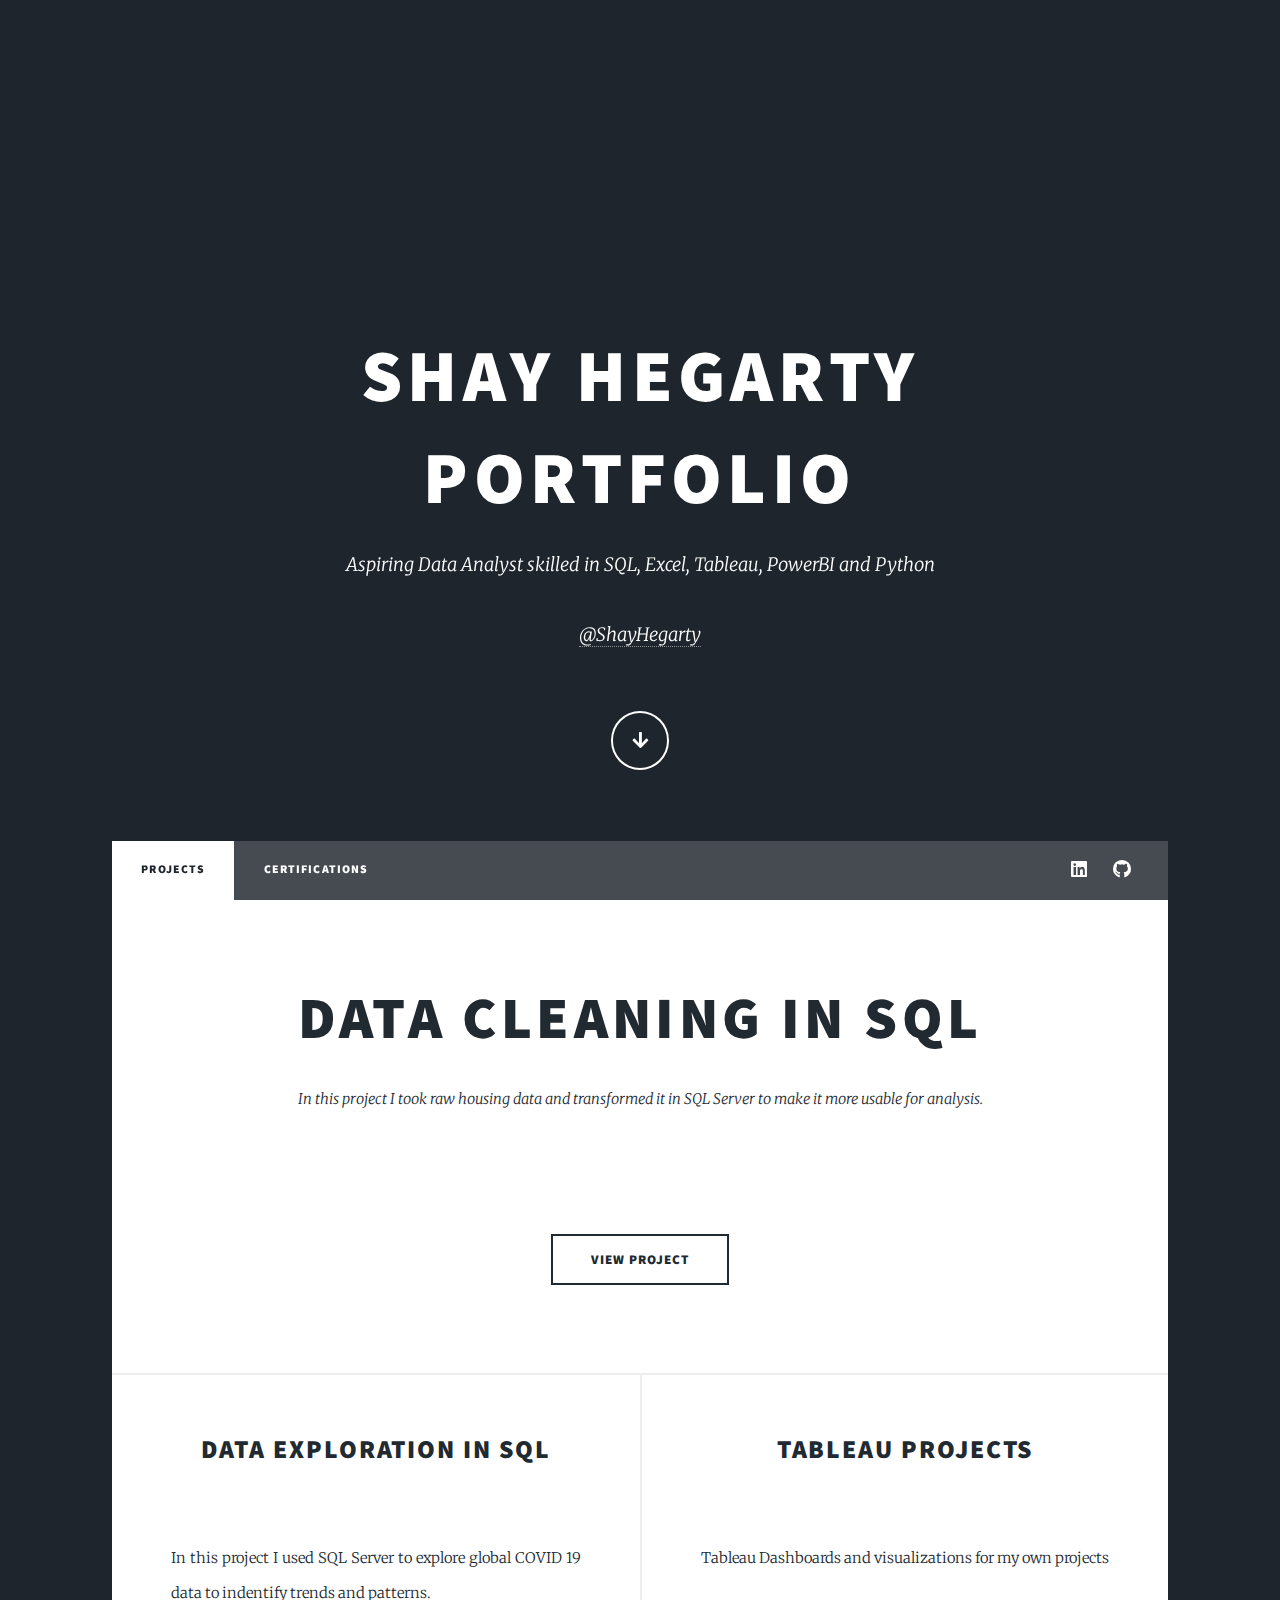
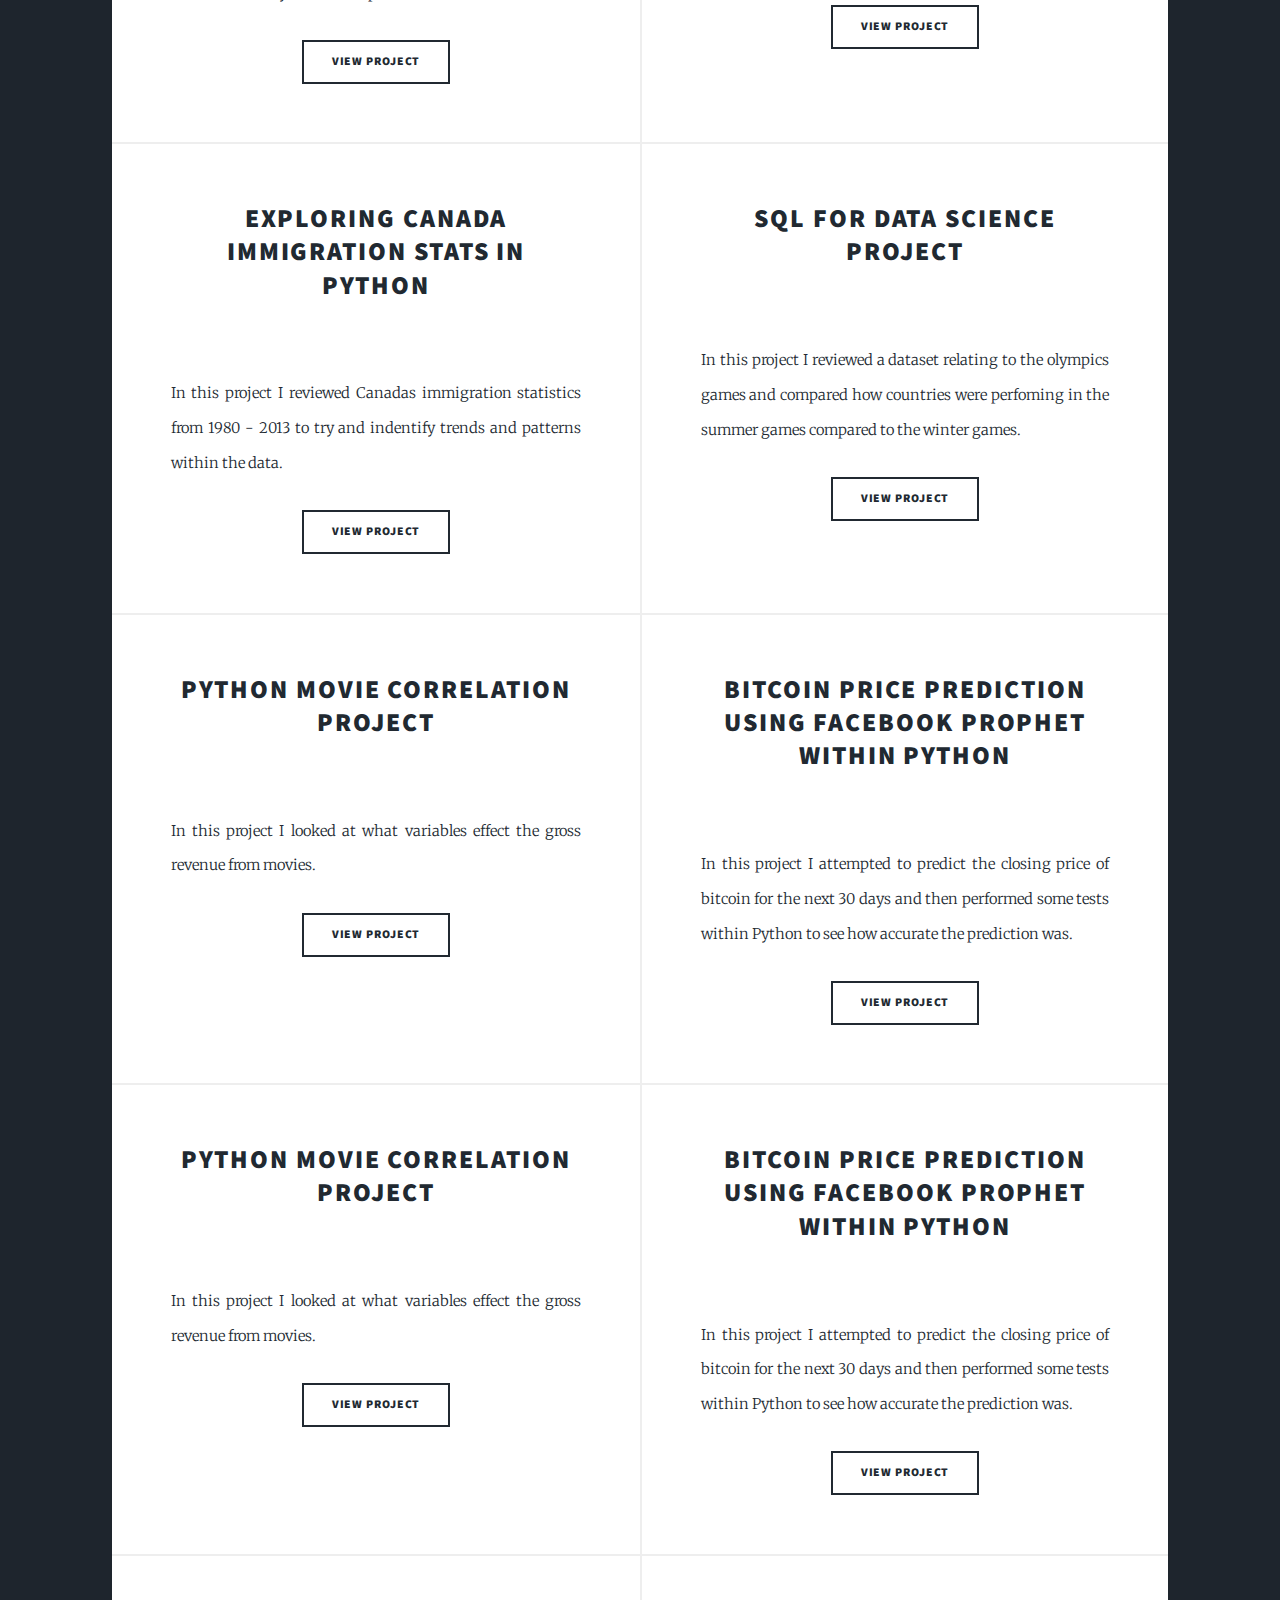
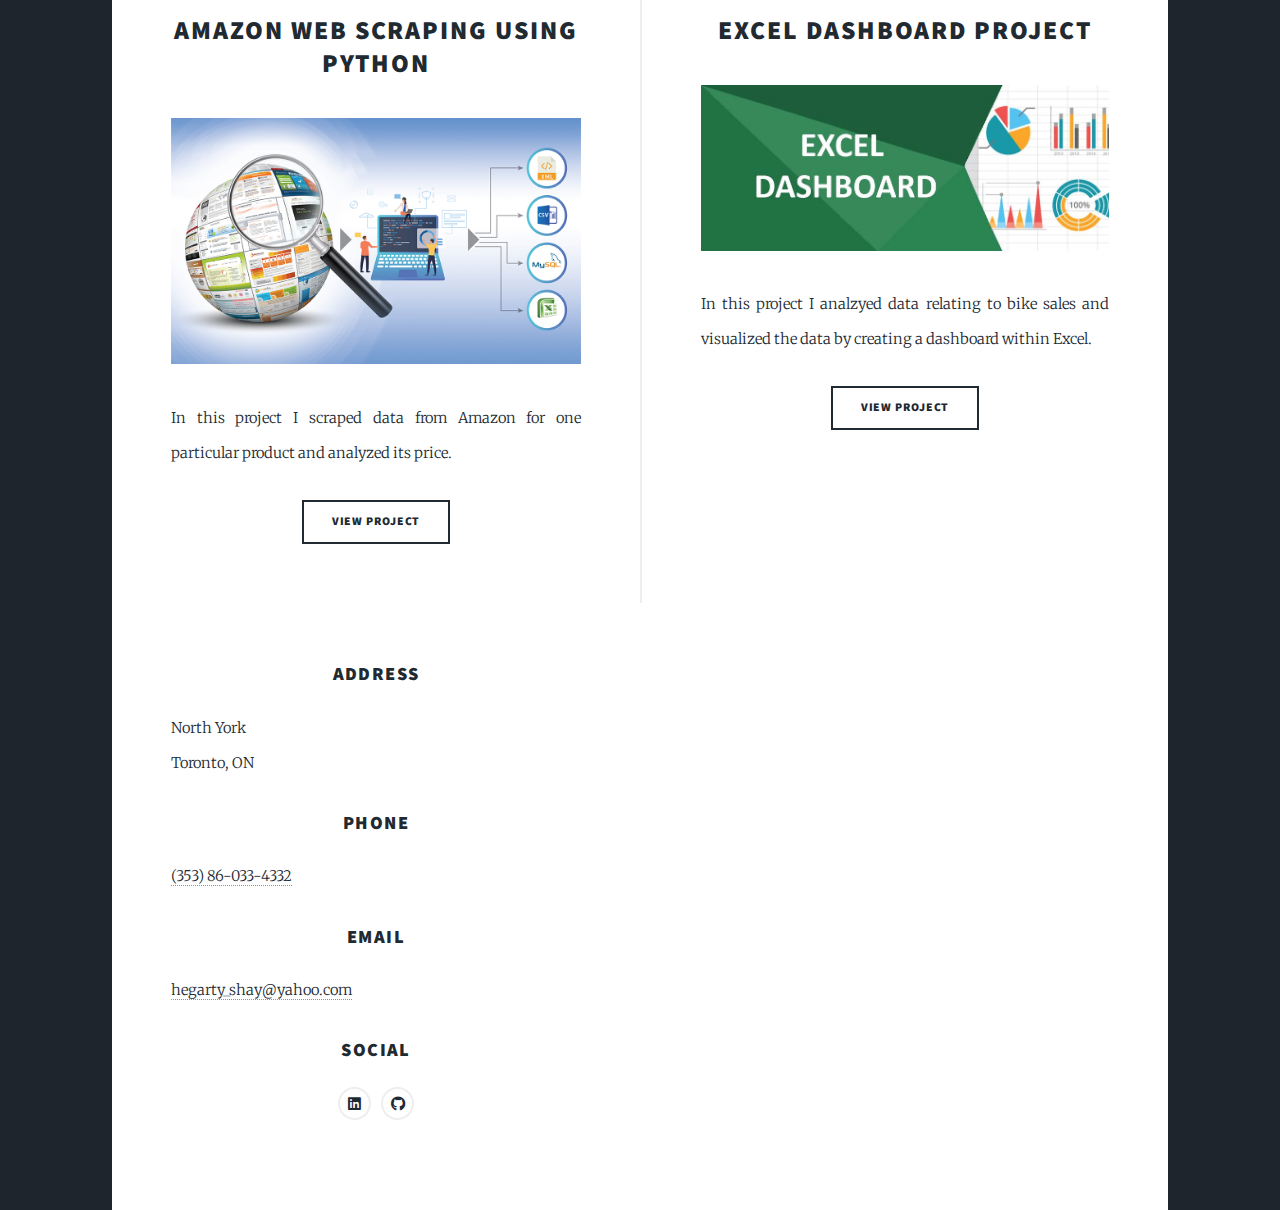
==== commit 3b31cfe0: "Add files via upload" ====
--- a/index.html
+++ b/index.html
@@ -19,25 +19,30 @@
 
 				<!-- Intro -->
 					<div id="intro">
-						<h1>Shay Hegarty Portfolio<br />
+						<h1>Shay Hegarty<br />
+						</h1>
+						<h1>Portfolio<br />
 						</h1>
 						<p>Aspiring Data Analyst skilled in SQL, Excel, Tableau, PowerBI and Python <p><a href="https://www.linkedin.com/in/shayhegarty/" target= "_blank">@ShayHegarty</a></p>
 						</p>
 						<ul class="actions">
 							<li><a href="#header" class="button icon solid solo fa-arrow-down scrolly">Continue</a></li>
 						</ul>
+						
 					</div>
 
 				<!-- Header -->
 					<header id="header">
 						<a href="index.html" class="logo">Shay Hegarty</a>
+						
+						
 					</header>
 
 				<!-- Nav -->
 					<nav id="nav">
 						<ul class="links">
 							<li class="active"><a href="index.html">Projects</a></li>
-
+							<li><a href="generic.html">Certifications</a></li>
 						</ul>
 						<ul class="icons">
 							<li><a href="https://www.linkedin.com/in/shayhegarty/" target= "_blank" class="icon brands alt fa-linkedin"><span class="label">linkedin</span></a></li>
@@ -52,11 +57,11 @@
 							<article class="post featured">
 								<header class="major">
 									
-									<h2><a href="#">Data Cleaning in SQL<br />
+									<h2><a href="https://github.com/Shegartyy/SQL-Data-Cleaning/blob/main/SQL%20Data%20Cleaning.sql" target= "_blank">Data Cleaning in SQL<br />
 									</a></h2>
 									<p>In this project I took raw housing data and transformed it in SQL Server to make it more usable for analysis.</p>
 								</header>
-								<a href="#" class="image main"><img src="images/house.jpg" alt="" /></a>
+								<a href="https://github.com/Shegartyy/SQL-Data-Cleaning/blob/main/SQL%20Data%20Cleaning.sql" target= "_blank" class="image main"><img src="images/house4.jpg" alt="" /></a>
 								<ul class="actions special">
 									<li><a href="https://github.com/Shegartyy/SQL-Data-Cleaning/blob/main/SQL%20Data%20Cleaning.sql" target= "_blank" class="button large">View project</a></li>
 								</ul>
@@ -67,9 +72,9 @@
 								<article>
 									<header>
 										
-										<h2><a href="#">Data Exploration in SQL<br /></a></h2>
-									</header>
-									<a href="#" class="image fit"><img src="images/covid.png" alt="" /></a>
+										<h2><a href="https://github.com/Shegartyy/SQL-Project---Covid-Dataset-/blob/main/Portfolio%20Project%20-%20Covid.sql" target= "_blank">Data Exploration in SQL<br /></a></h2>
+									</header>
+									<a href="https://github.com/Shegartyy/SQL-Project---Covid-Dataset-/blob/main/Portfolio%20Project%20-%20Covid.sql" target= "_blank" class="image fit"><img src="images/covid.png" alt="" /></a>
 									<p>In this project I used SQL Server to explore global COVID 19 data to indentify trends and patterns.</p>
 									<ul class="actions special">
 										<li><a href="https://github.com/Shegartyy/SQL-Project---Covid-Dataset-/blob/main/Portfolio%20Project%20-%20Covid.sql" target= "_blank" class="button">View Project</a></li>
@@ -78,9 +83,9 @@
 								<article>
 									<header>
 										
-										<h2><a href="#">Tableau Projects<br /></a></h2>
-									</header>
-									<a href="#" class="image fit"><img src="images/tableau.png" alt="" /></a>
+										<h2><a href="https://public.tableau.com/app/profile/shegartyy" target= "_blank">Tableau Projects<br /></a></h2>
+									</header>
+									<a href="https://public.tableau.com/app/profile/shegartyy" target= "_blank" class="image fit"><img src="images/tableau.png" alt="" /></a>
 									<p>Tableau Dashboards and visualizations for my own projects</p>
 									<ul class="actions special">
 										<li><a href="https://public.tableau.com/app/profile/shegartyy" target= "_blank" class="button">View Project</a></li>
@@ -89,9 +94,9 @@
 								<article>
 									<header>
 										
-										<h2><a href="#">Exploring Canada Immigration Stats in Python<br /></a></h2>
-									</header>
-									<a href="#" class="image fit"><img src="images/canada 1.jpeg" alt="" /></a>
+										<h2><a href="https://github.com/Shegartyy/Final-Project---Diploma-in-Applied-Data-Technologies/blob/main/ShayHegarty_L00119782_CA3.ipynb" target= "_blank">Exploring Canada Immigration Stats in Python<br /></a></h2>
+									</header>
+									<a href="https://github.com/Shegartyy/Final-Project---Diploma-in-Applied-Data-Technologies/blob/main/ShayHegarty_L00119782_CA3.ipynb" target= "_blank" class="image fit"><img src="images/canada 1.jpeg" alt="" /></a>
 									<p>In this project I reviewed Canadas immigration statistics from 1980 - 2013 to try and indentify trends and patterns within the data.</p>
 									<ul class="actions special">
 										<li><a href="https://github.com/Shegartyy/Final-Project---Diploma-in-Applied-Data-Technologies/blob/main/ShayHegarty_L00119782_CA3.ipynb" target= "_blank" class="button">View Project</a></li>
@@ -100,9 +105,9 @@
 								<article>
 									<header>
 										
-										<h2><a href="#">SQL for Data Science Project<br /></a></h2>
-									</header>
-									<a href="#" class="image fit"><img src="images/olympics.png" alt="" /></a>
+										<h2><a href="https://github.com/Shegartyy/SQL-for-Data-Science-Capstone-Project" target= "_blank">SQL for Data Science Project<br /></a></h2>
+									</header>
+									<a href="https://github.com/Shegartyy/SQL-for-Data-Science-Capstone-Project" target= "_blank" class="image fit"><img src="images/olympics.png" alt="" /></a>
 									<p>In this project I reviewed a dataset relating to the olympics games and compared how countries were perfoming in the summer games compared to the winter games.</p>
 									<ul class="actions special">
 										<li><a href="https://github.com/Shegartyy/SQL-for-Data-Science-Capstone-Project" target= "_blank" class="button">View Project</a></li>
@@ -111,9 +116,9 @@
 								<article>
 									<header>
 										
-										<h2><a href="#">Python Movie Correlation Project<br /></a></h2>
-									</header>
-									<a href="#" class="image fit"><img src="images/movies.jpg" alt="" /></a>
+										<h2><a href="https://github.com/Shegartyy/Python---Movie-Correlation-Project" target= "_blank">Python Movie Correlation Project<br /></a></h2>
+									</header>
+									<a href="https://github.com/Shegartyy/Python---Movie-Correlation-Project" target= "_blank" class="image fit"><img src="images/movies.jpg" alt="" /></a>
 									<p>In this project I looked at what variables effect the gross revenue from movies.</p>
 									<ul class="actions special">
 										<li><a href="https://github.com/Shegartyy/Python---Movie-Correlation-Project" target= "_blank" class="button">View Project</a></li>
@@ -122,12 +127,56 @@
 								<article>
 									<header>
 										
-										<h2><a href="#">Bitcoin Price Prediction using Facebook Prophet within Python<br /></a></h2>
-									</header>
-									<a href="#" class="image fit"><img src="images/btc.jpg" alt="" /></a>
+										<h2><a href="https://github.com/Shegartyy/Python---Bitcoin-Price-Prediction-using-Facebook-Prophet" target= "_blank">Bitcoin Price Prediction using Facebook Prophet within Python<br /></a></h2>
+									</header>
+									<a href="https://github.com/Shegartyy/Python---Bitcoin-Price-Prediction-using-Facebook-Prophet" target= "_blank" class="image fit"><img src="images/btc.jpg" alt="" /></a>
 									<p>In this project I attempted to predict the closing price of bitcoin for the next 30 days and then performed some tests within Python to see how accurate the prediction was.</p>
 									<ul class="actions special">
 										<li><a href="https://github.com/Shegartyy/Python---Bitcoin-Price-Prediction-using-Facebook-Prophet" target= "_blank" class="button">View Project</a></li>
+									</ul>
+								</article>
+								<article>
+									<header>
+										
+										<h2><a href="https://github.com/Shegartyy/Python---Movie-Correlation-Project" target= "_blank">Python Movie Correlation Project<br /></a></h2>
+									</header>
+									<a href="https://github.com/Shegartyy/Python---Movie-Correlation-Project" target= "_blank" class="image fit"><img src="images/movies.jpg" alt="" /></a>
+									<p>In this project I looked at what variables effect the gross revenue from movies.</p>
+									<ul class="actions special">
+										<li><a href="https://github.com/Shegartyy/Python---Movie-Correlation-Project" target= "_blank" class="button">View Project</a></li>
+									</ul>
+								</article>
+								<article>
+									<header>
+										
+										<h2><a href="https://github.com/Shegartyy/Python---Bitcoin-Price-Prediction-using-Facebook-Prophet" target= "_blank">Bitcoin Price Prediction using Facebook Prophet within Python<br /></a></h2>
+									</header>
+									<a href="https://github.com/Shegartyy/Python---Bitcoin-Price-Prediction-using-Facebook-Prophet" target= "_blank" class="image fit"><img src="images/btc.jpg" alt="" /></a>
+									<p>In this project I attempted to predict the closing price of bitcoin for the next 30 days and then performed some tests within Python to see how accurate the prediction was.</p>
+									<ul class="actions special">
+										<li><a href="https://github.com/Shegartyy/Python---Bitcoin-Price-Prediction-using-Facebook-Prophet" target= "_blank" class="button">View Project</a></li>
+									</ul>
+								</article>
+								<article>
+									<header>
+										
+										<h2><a href="https://github.com/Shegartyy/Amazon-Web-Scraping-using-Python/blob/main/Amazon%20Web%20Scraping.ipynb" target= "_blank">Amazon Web Scraping using Python<br /></a></h2>
+									</header>
+									<a href="https://github.com/Shegartyy/Amazon-Web-Scraping-using-Python/blob/main/Amazon%20Web%20Scraping.ipynb" target= "_blank" class="image fit"><img src="images/webscraping.jpg" alt="" /></a>
+									<p>In this project I scraped data from Amazon for one particular product and analyzed its price.</p>
+									<ul class="actions special">
+										<li><a href="https://github.com/Shegartyy/Amazon-Web-Scraping-using-Python/blob/main/Amazon%20Web%20Scraping.ipynb" target= "_blank" class="button">View Project</a></li>
+									</ul>
+								</article>
+								<article>
+									<header>
+										
+										<h2><a href="https://github.com/Shegartyy/Excel-Dashboard-Project" target= "_blank">Excel Dashboard Project<br /></a></h2>
+									</header>
+									<a href="https://github.com/Shegartyy/Excel-Dashboard-Project" target= "_blank" class="image fit"><img src="images/excel.jpg" alt="" /></a>
+									<p>In this project I analzyed data relating to bike sales and visualized the data by creating a dashboard within Excel.</p>
+									<ul class="actions special">
+										<li><a href="https://github.com/Shegartyy/Excel-Dashboard-Project" target= "_blank" class="button">View Project</a></li>
 									</ul>
 								</article>
 
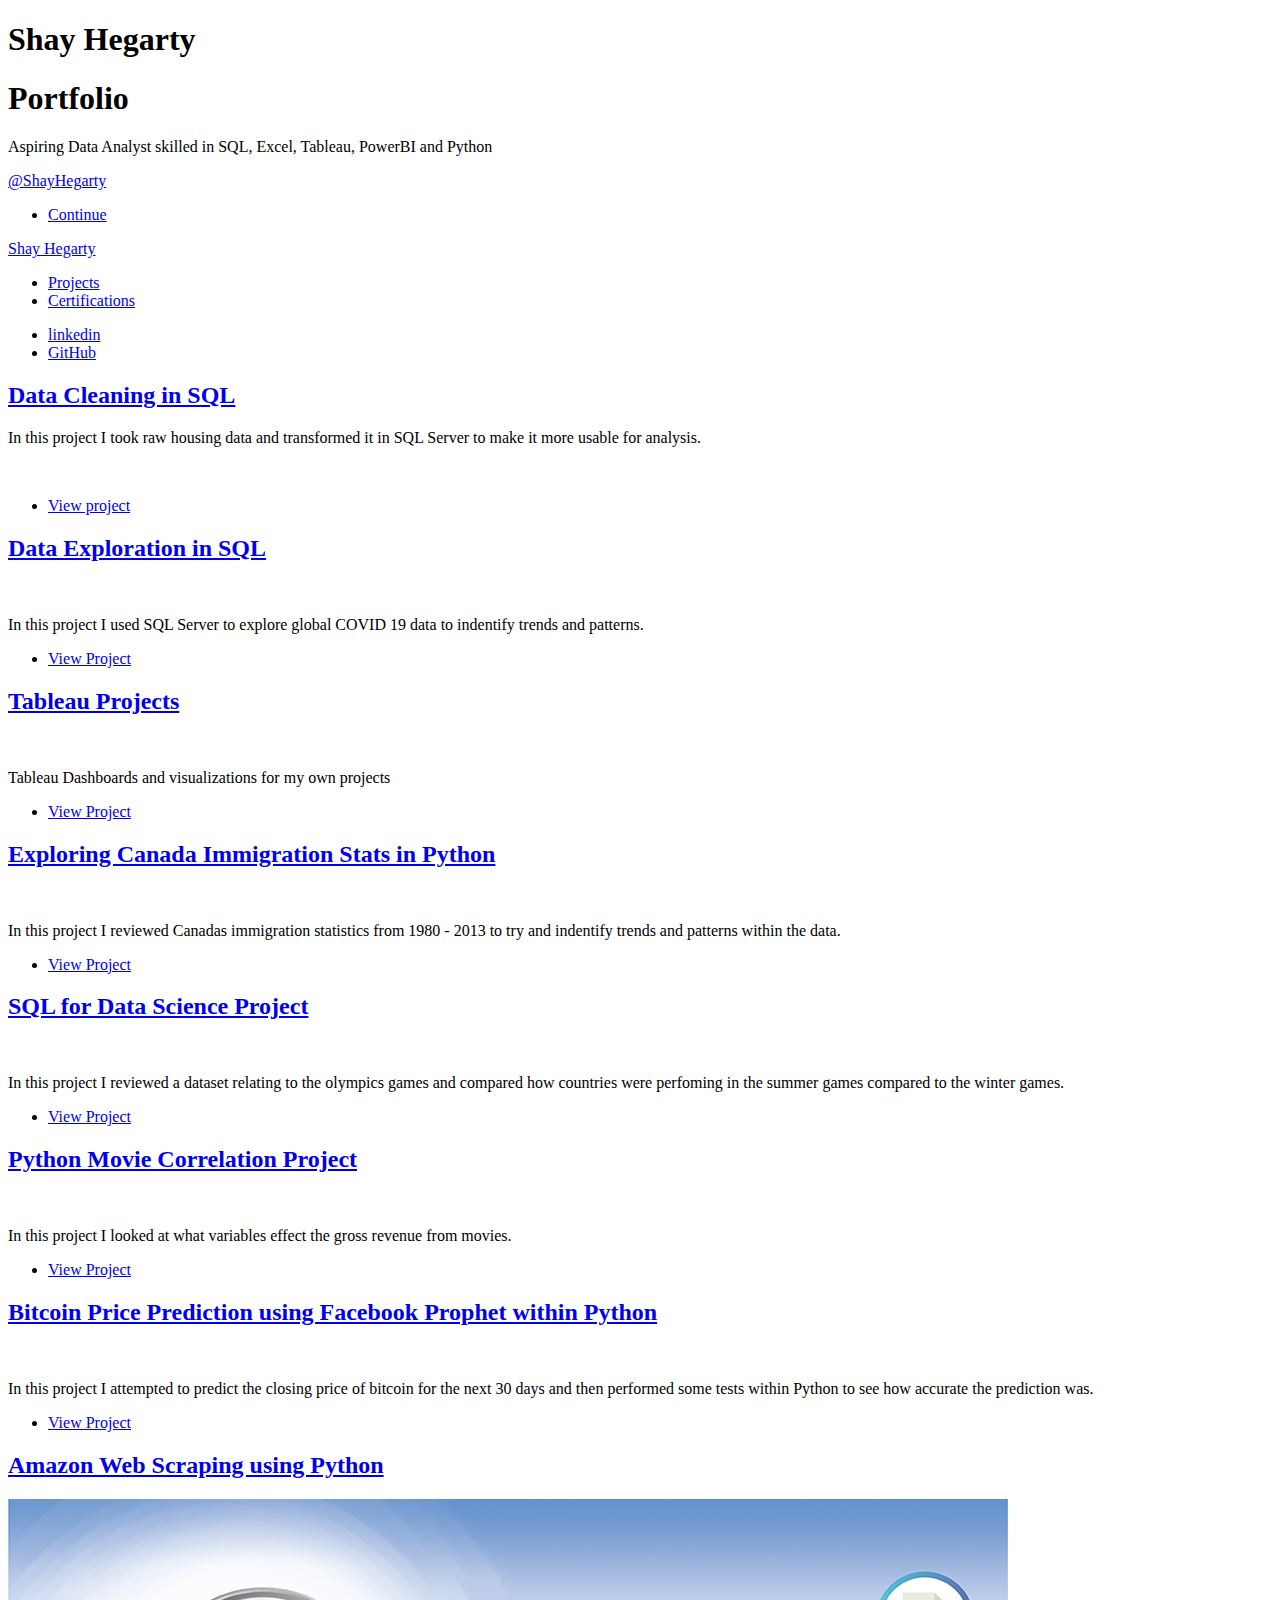
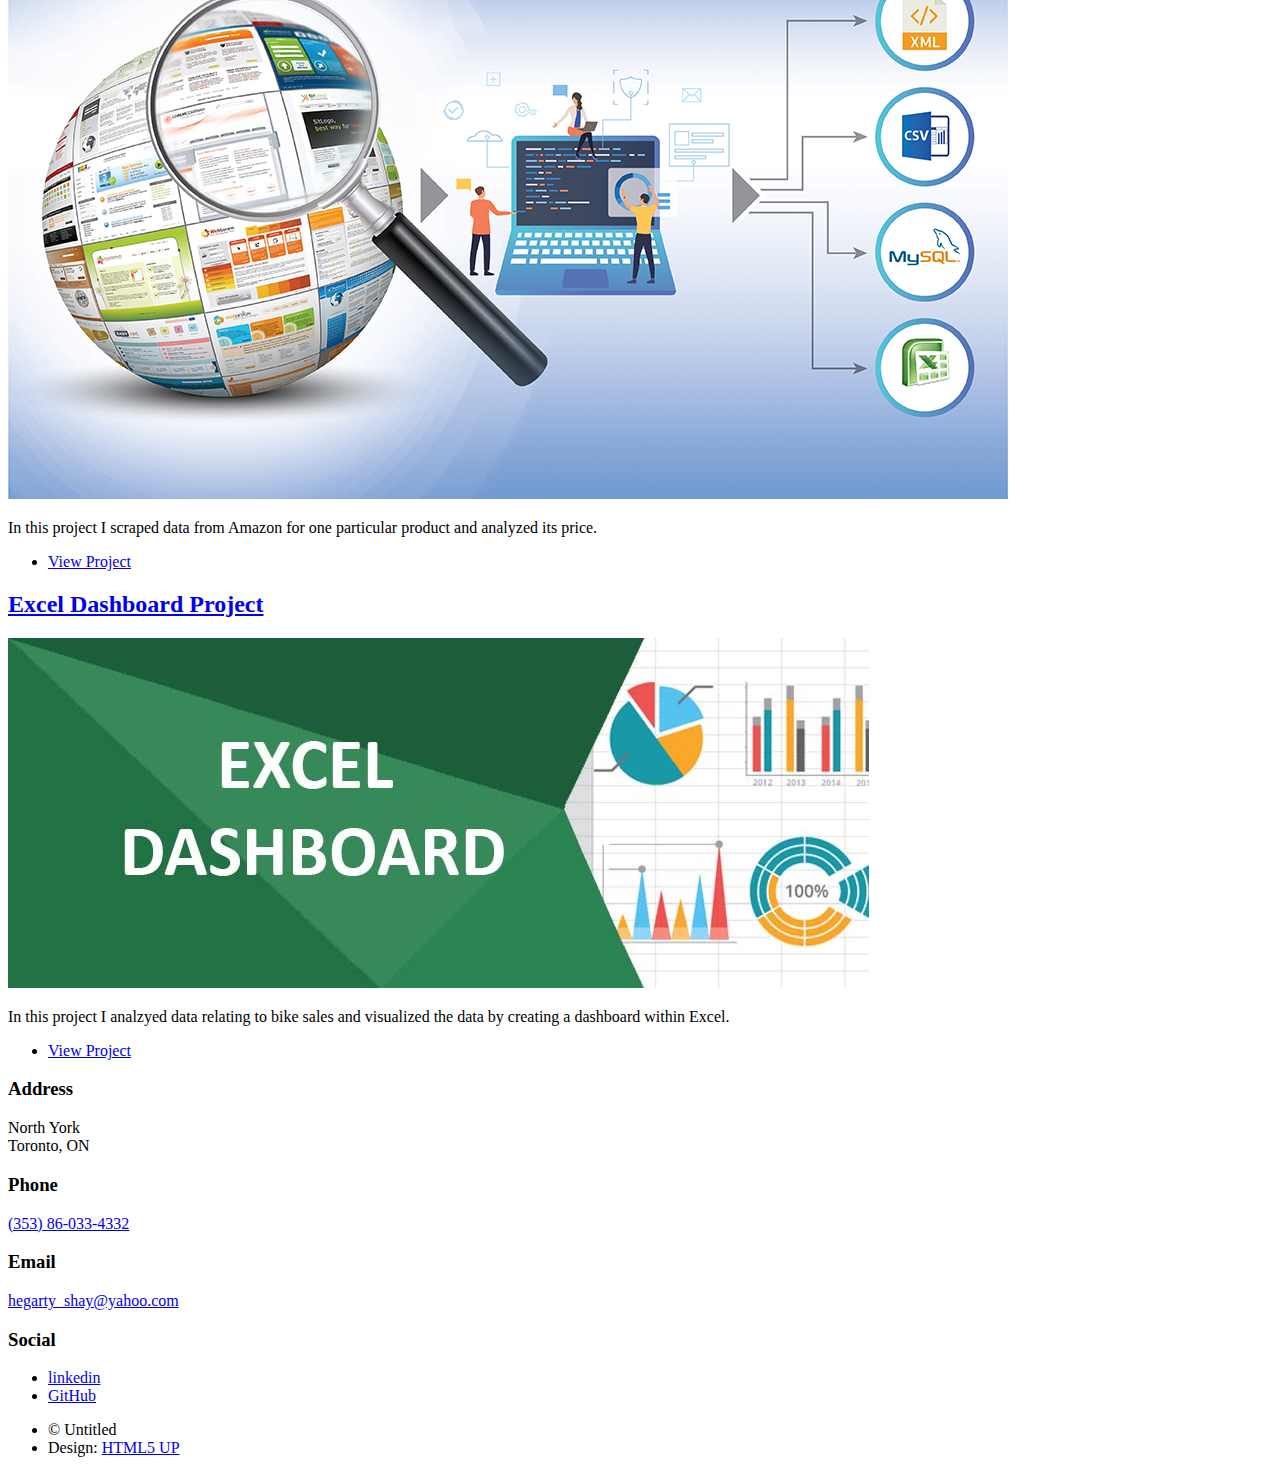
==== commit d4908a40: "Update index.html" ====
--- a/index.html
+++ b/index.html
@@ -31,7 +31,7 @@
 						
 					</div>
 
-				<!-- Header -->
+				<!-- Header --->
 					<header id="header">
 						<a href="index.html" class="logo">Shay Hegarty</a>
 						
@@ -138,28 +138,6 @@
 								<article>
 									<header>
 										
-										<h2><a href="https://github.com/Shegartyy/Python---Movie-Correlation-Project" target= "_blank">Python Movie Correlation Project<br /></a></h2>
-									</header>
-									<a href="https://github.com/Shegartyy/Python---Movie-Correlation-Project" target= "_blank" class="image fit"><img src="images/movies.jpg" alt="" /></a>
-									<p>In this project I looked at what variables effect the gross revenue from movies.</p>
-									<ul class="actions special">
-										<li><a href="https://github.com/Shegartyy/Python---Movie-Correlation-Project" target= "_blank" class="button">View Project</a></li>
-									</ul>
-								</article>
-								<article>
-									<header>
-										
-										<h2><a href="https://github.com/Shegartyy/Python---Bitcoin-Price-Prediction-using-Facebook-Prophet" target= "_blank">Bitcoin Price Prediction using Facebook Prophet within Python<br /></a></h2>
-									</header>
-									<a href="https://github.com/Shegartyy/Python---Bitcoin-Price-Prediction-using-Facebook-Prophet" target= "_blank" class="image fit"><img src="images/btc.jpg" alt="" /></a>
-									<p>In this project I attempted to predict the closing price of bitcoin for the next 30 days and then performed some tests within Python to see how accurate the prediction was.</p>
-									<ul class="actions special">
-										<li><a href="https://github.com/Shegartyy/Python---Bitcoin-Price-Prediction-using-Facebook-Prophet" target= "_blank" class="button">View Project</a></li>
-									</ul>
-								</article>
-								<article>
-									<header>
-										
 										<h2><a href="https://github.com/Shegartyy/Amazon-Web-Scraping-using-Python/blob/main/Amazon%20Web%20Scraping.ipynb" target= "_blank">Amazon Web Scraping using Python<br /></a></h2>
 									</header>
 									<a href="https://github.com/Shegartyy/Amazon-Web-Scraping-using-Python/blob/main/Amazon%20Web%20Scraping.ipynb" target= "_blank" class="image fit"><img src="images/webscraping.jpg" alt="" /></a>
@@ -221,4 +199,4 @@
 			<script src="assets/js/main.js"></script>
 
 	</body>
-</html>+</html>
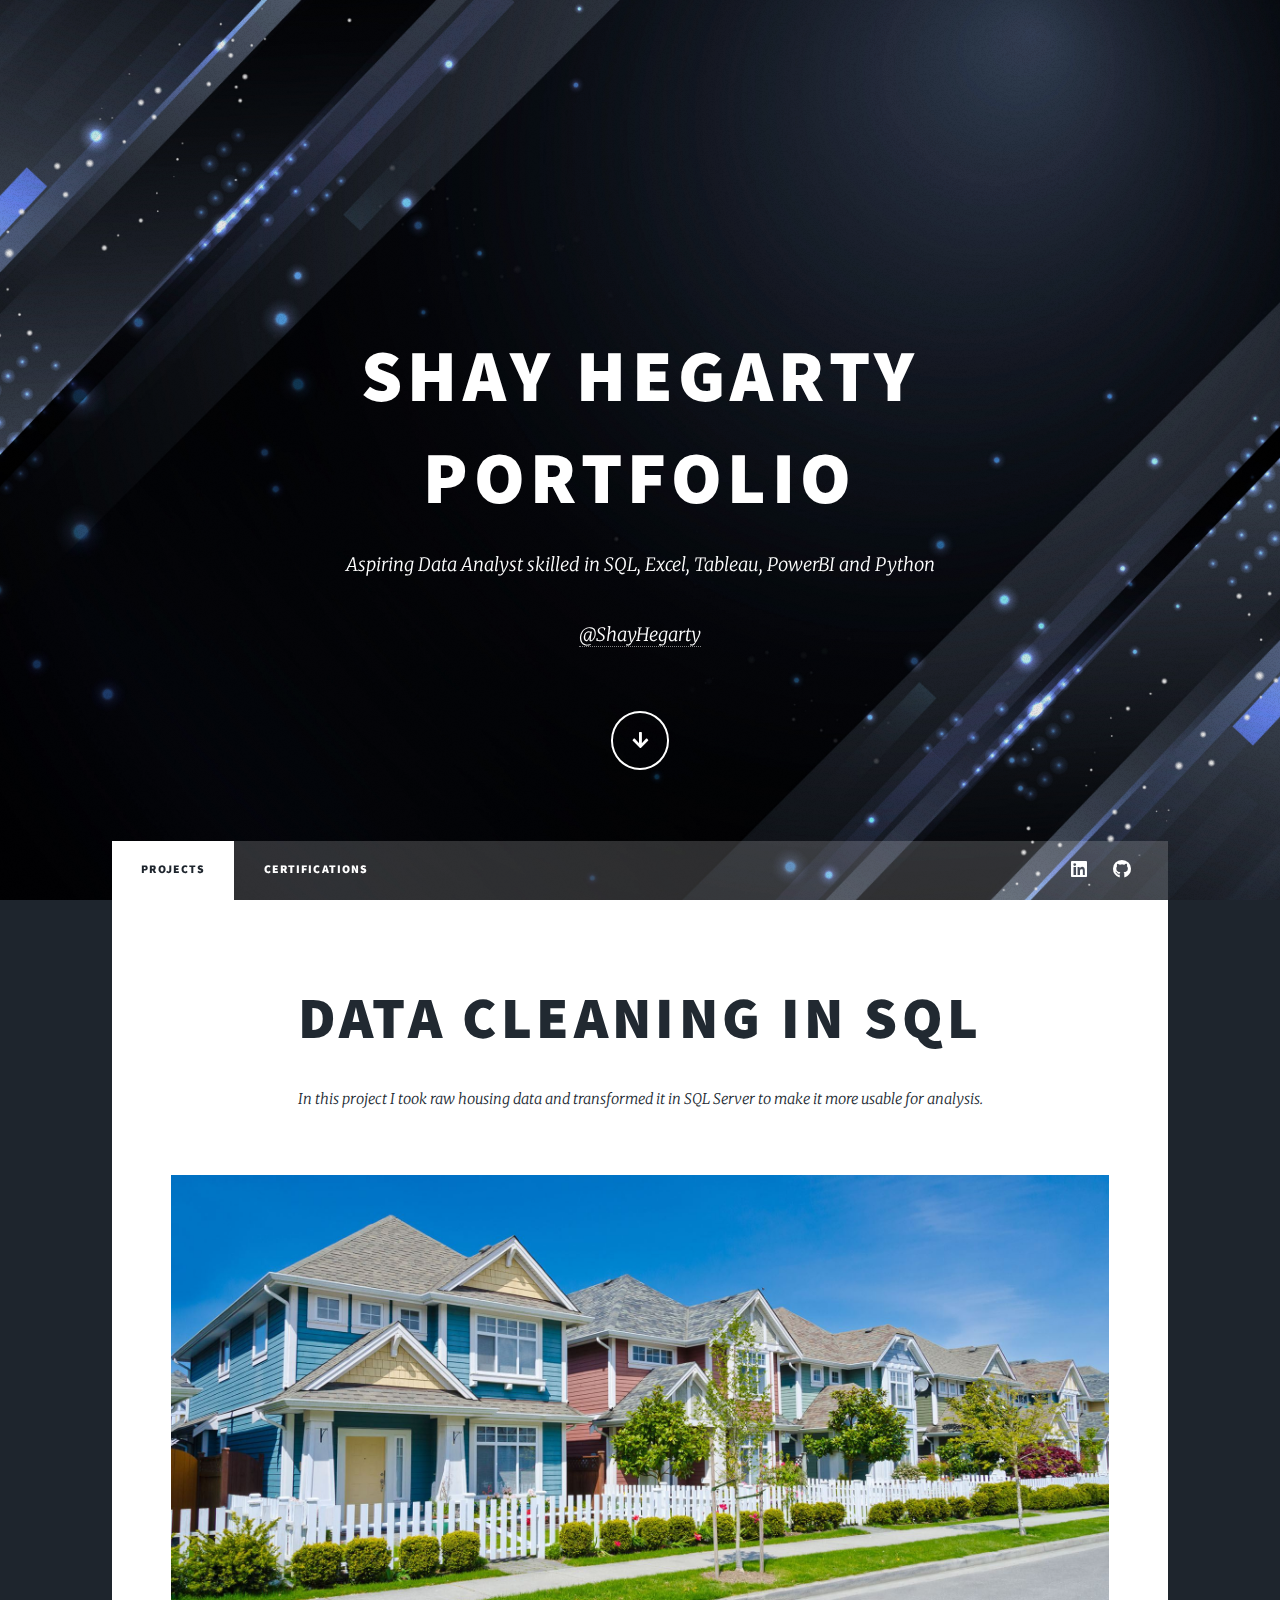
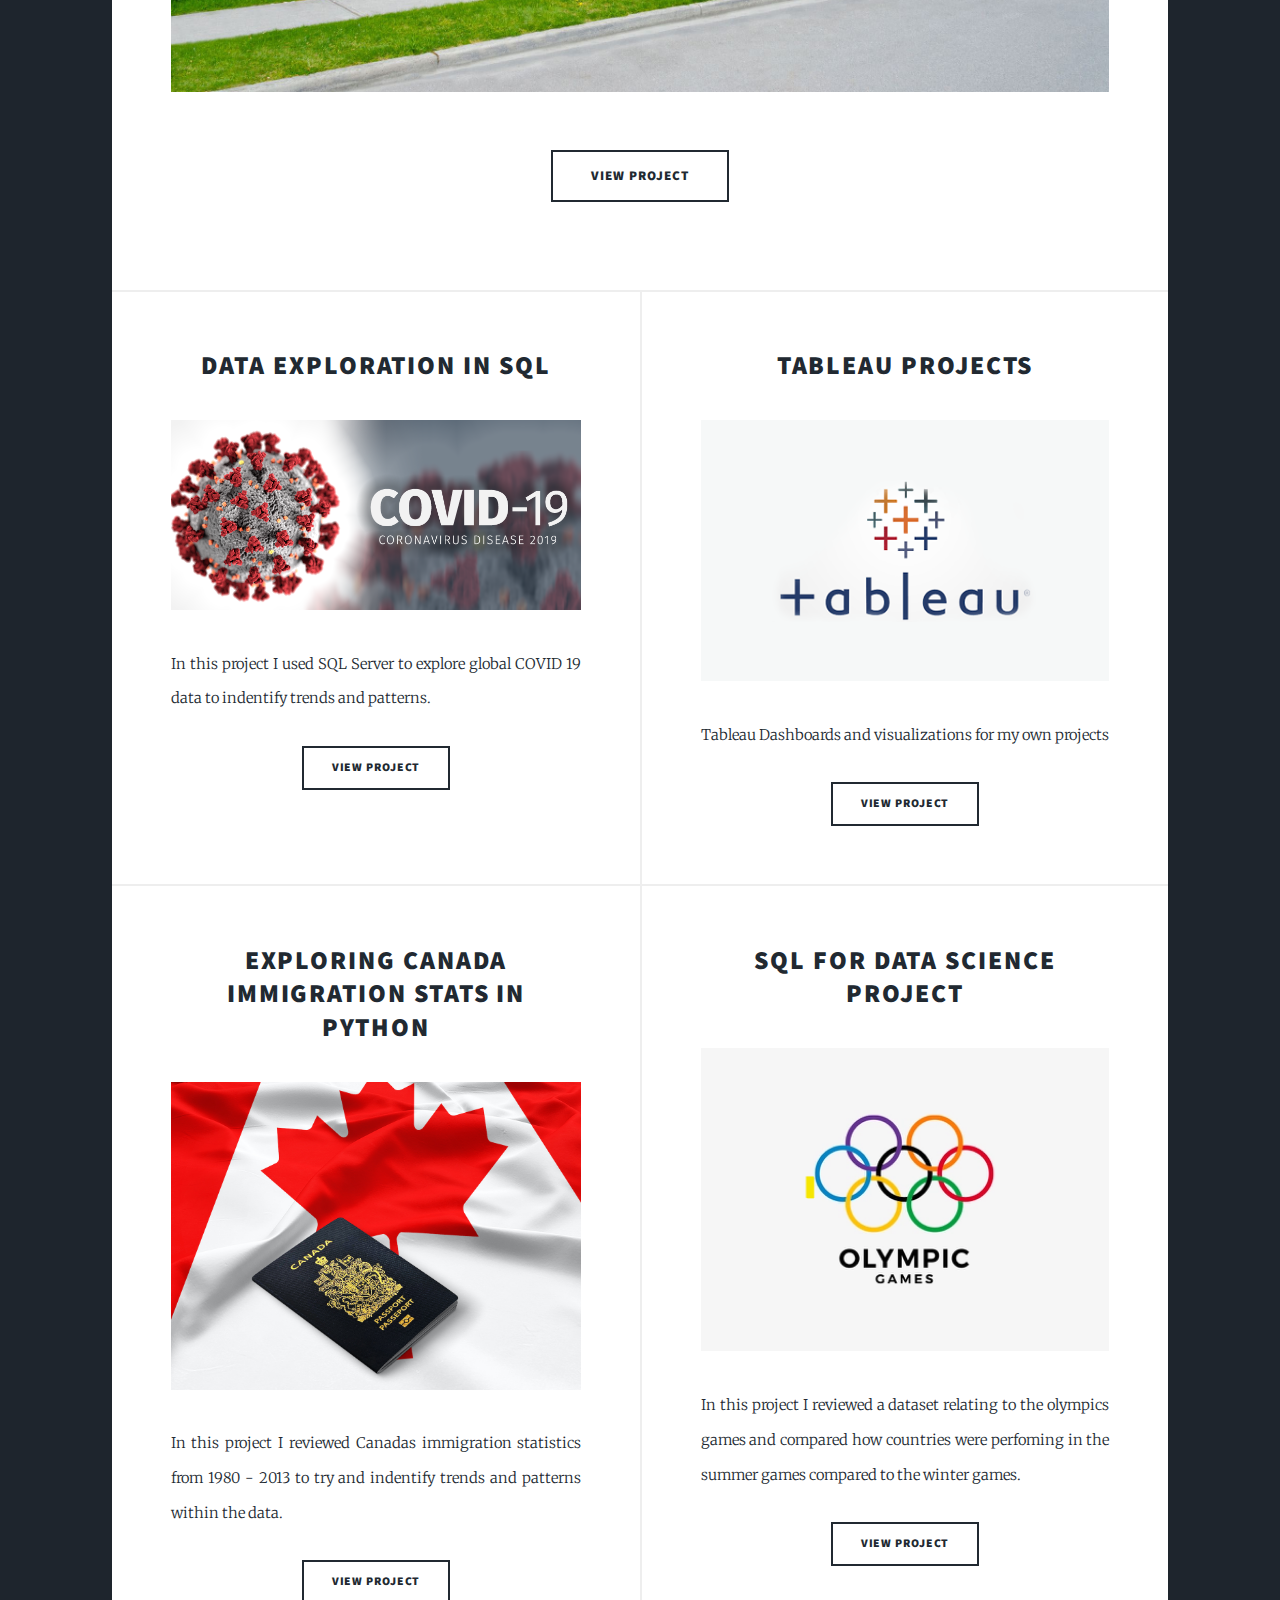
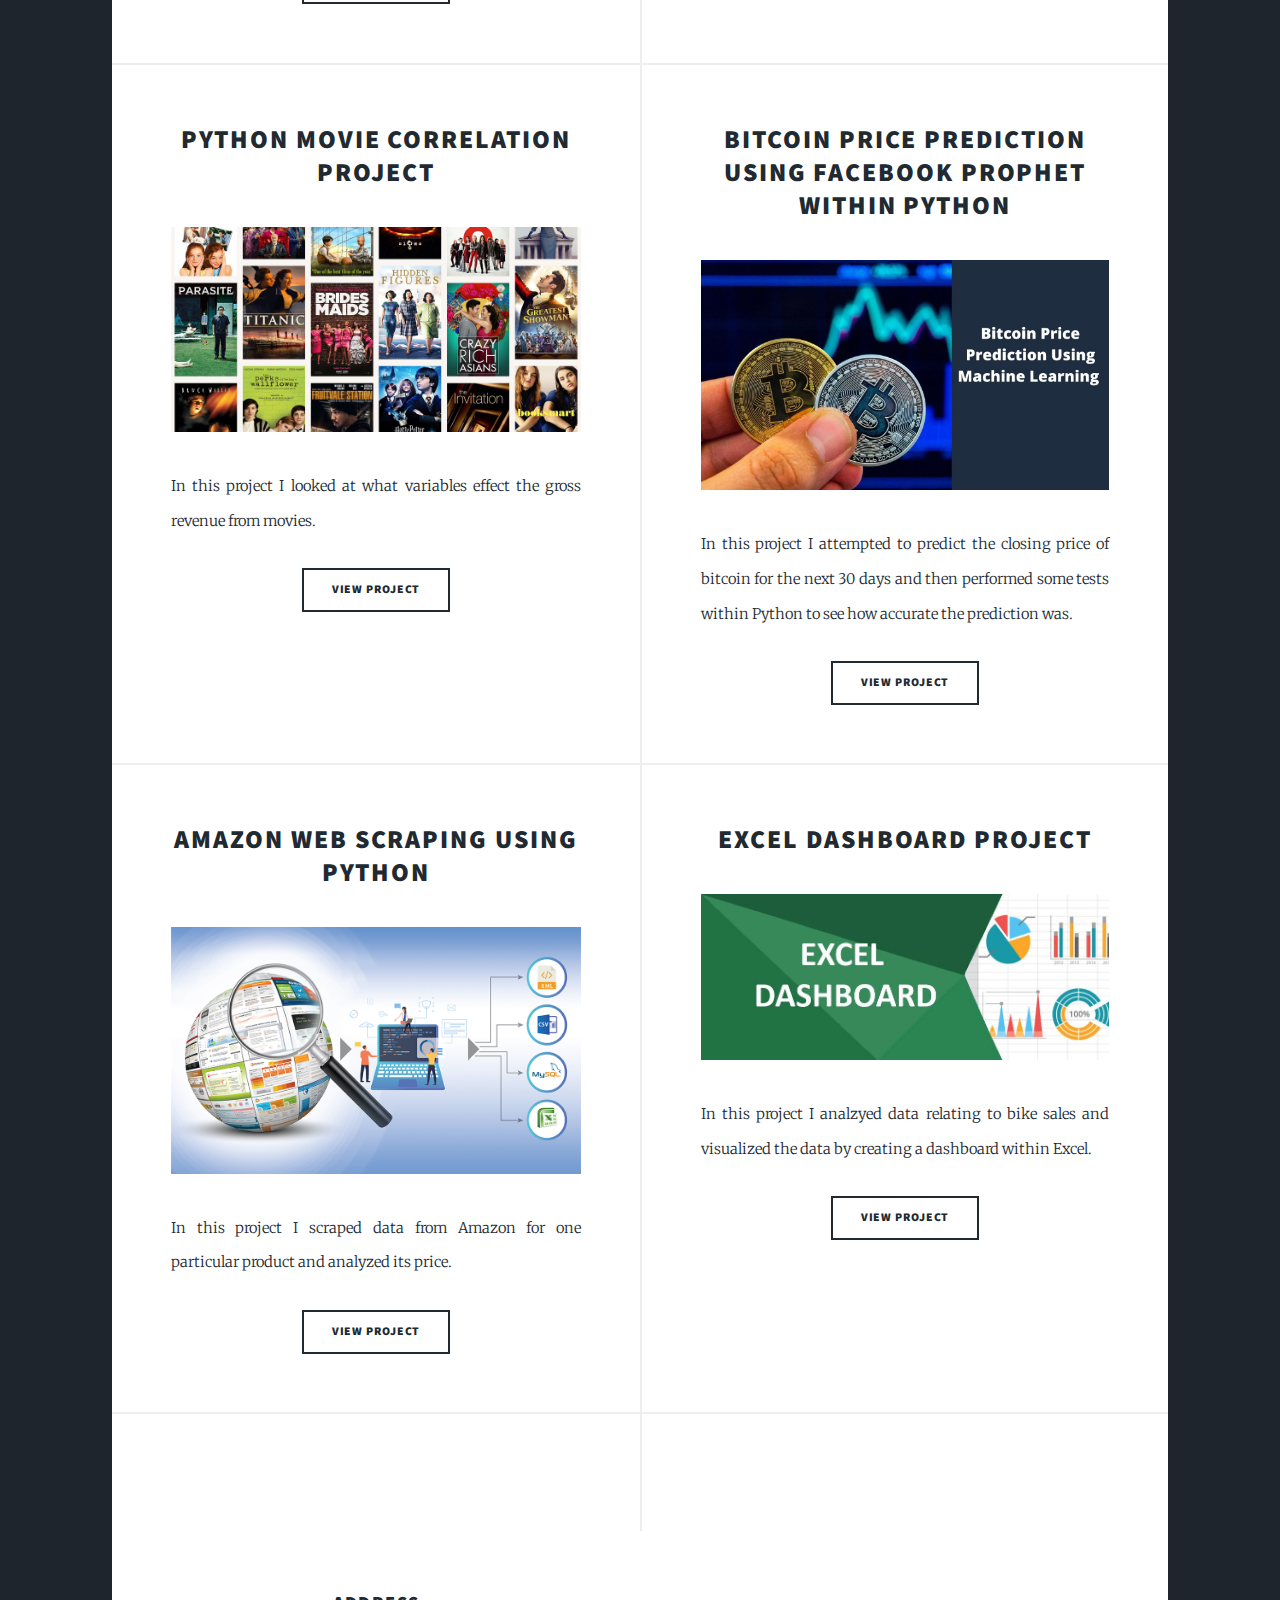
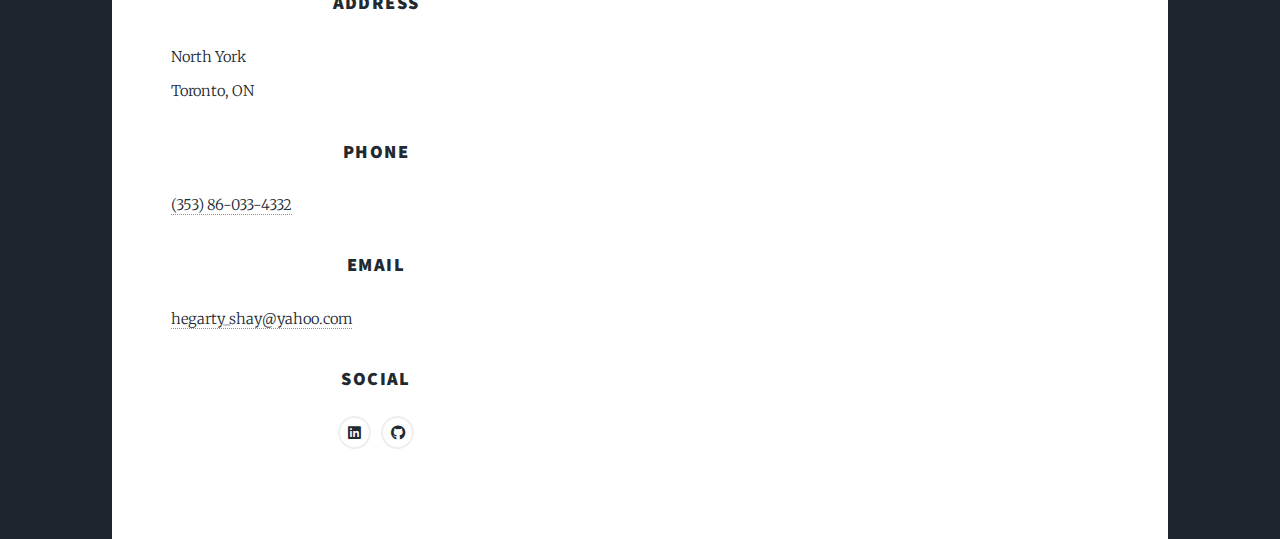
==== commit 95ce4e15: "Add files via upload" ====
--- a/index.html
+++ b/index.html
@@ -31,7 +31,7 @@
 						
 					</div>
 
-				<!-- Header --->
+				<!-- Header -->
 					<header id="header">
 						<a href="index.html" class="logo">Shay Hegarty</a>
 						
@@ -157,7 +157,10 @@
 										<li><a href="https://github.com/Shegartyy/Excel-Dashboard-Project" target= "_blank" class="button">View Project</a></li>
 									</ul>
 								</article>
-
+							<article>
+							</article>
+							<article>
+							</article>
 
 						<section class="split contact">
 							<section class="alt">
@@ -199,4 +202,4 @@
 			<script src="assets/js/main.js"></script>
 
 	</body>
-</html>
+</html>--- a/assets/css/main.css
+++ b/assets/css/main.css
@@ -0,0 +1,4689 @@
+@import url(fontawesome-all.min.css);
+@import url("https://fonts.googleapis.com/css?family=Merriweather:300,700,300italic,700italic|Source+Sans+Pro:900");
+
+/*
+	Massively by HTML5 UP
+	html5up.net | @ajlkn
+	Free for personal and commercial use under the CCA 3.0 license (html5up.net/license)
+*/
+
+html, body, div, span, applet, object,
+iframe, h1, h2, h3, h4, h5, h6, p, blockquote,
+pre, a, abbr, acronym, address, big, cite,
+code, del, dfn, em, img, ins, kbd, q, s, samp,
+small, strike, strong, sub, sup, tt, var, b,
+u, i, center, dl, dt, dd, ol, ul, li, fieldset,
+form, label, legend, table, caption, tbody,
+tfoot, thead, tr, th, td, article, aside,
+canvas, details, embed, figure, figcaption,
+footer, header, hgroup, menu, nav, output, ruby,
+section, summary, time, mark, audio, video {
+	margin: 0;
+	padding: 0;
+	border: 0;
+	font-size: 100%;
+	font: inherit;
+	vertical-align: baseline;}
+
+article, aside, details, figcaption, figure,
+footer, header, hgroup, menu, nav, section {
+	display: block;}
+
+body {
+	line-height: 1;
+}
+
+ol, ul {
+	list-style: none;
+}
+
+blockquote, q {
+	quotes: none;
+}
+
+	blockquote:before, blockquote:after, q:before, q:after {
+		content: '';
+		content: none;
+	}
+
+table {
+	border-collapse: collapse;
+	border-spacing: 0;
+}
+
+body {
+	-webkit-text-size-adjust: none;
+}
+
+mark {
+	background-color: transparent;
+	color: inherit;
+}
+
+input::-moz-focus-inner {
+	border: 0;
+	padding: 0;
+}
+
+input, select, textarea {
+	-moz-appearance: none;
+	-webkit-appearance: none;
+	-ms-appearance: none;
+	appearance: none;
+}
+
+/* Basic */
+
+	@-ms-viewport {
+		width: device-width;
+	}
+
+	body {
+		-ms-overflow-style: scrollbar;
+	}
+
+	@media screen and (max-width: 480px) {
+
+		html, body {
+			min-width: 320px;
+		}
+
+	}
+
+	html {
+		box-sizing: border-box;
+	}
+
+	*, *:before, *:after {
+		box-sizing: inherit;
+	}
+
+	body {
+		background-color: #1e252d;
+	}
+
+		body.is-preload *, body.is-preload *:before, body.is-preload *:after {
+			-moz-animation: none !important;
+			-webkit-animation: none !important;
+			-ms-animation: none !important;
+			animation: none !important;
+			-moz-transition: none !important;
+			-webkit-transition: none !important;
+			-ms-transition: none !important;
+			transition: none !important;
+		}
+
+/* Type */
+
+	html {
+		font-size: 16pt;
+	}
+
+		@media screen and (max-width: 1680px) {
+
+			html {
+				font-size: 12pt;
+			}
+
+		}
+
+		@media screen and (max-width: 1280px) {
+
+			html {
+				font-size: 11pt;
+			}
+
+		}
+
+		@media screen and (max-width: 360px) {
+
+			html {
+				font-size: 10pt;
+			}
+
+		}
+
+	body {
+		color: #212931;
+	}
+
+	body, input, select, textarea {
+		font-family: "Merriweather", Georgia, serif;
+		font-weight: 300;
+		font-size: 1rem;
+		line-height: 2.375;
+	}
+
+	a {
+		-moz-transition: color 0.2s ease-in-out, background-color 0.2s ease-in-out, border-color 0.2s ease-in-out, box-shadow 0.2s ease-in-out;
+		-webkit-transition: color 0.2s ease-in-out, background-color 0.2s ease-in-out, border-color 0.2s ease-in-out, box-shadow 0.2s ease-in-out;
+		-ms-transition: color 0.2s ease-in-out, background-color 0.2s ease-in-out, border-color 0.2s ease-in-out, box-shadow 0.2s ease-in-out;
+		transition: color 0.2s ease-in-out, background-color 0.2s ease-in-out, border-color 0.2s ease-in-out, box-shadow 0.2s ease-in-out;
+		border-bottom: dotted 1px;
+		text-decoration: none;
+	}
+
+		a:hover {
+			border-bottom-color: transparent;
+		}
+
+	strong, b {
+		font-weight: 600;
+	}
+
+	em, i {
+		font-style: italic;
+	}
+
+	p {
+		text-align: justify;
+		margin: 0 0 2rem 0;
+	}
+
+	h1, h2, h3, h4, h5, h6 {
+		font-family: "Source Sans Pro", Helvetica, sans-serif;
+		font-weight: 900;
+		line-height: 1.5;
+		letter-spacing: 0.075em;
+		text-transform: uppercase;
+		margin: 0 0 1rem 0;
+	}
+
+		h1 a, h2 a, h3 a, h4 a, h5 a, h6 a {
+			border-bottom: 0;
+			color: inherit;
+			text-decoration: none;
+		}
+
+	h1 {
+		font-size: 4rem;
+		line-height: 1.1;
+		margin: 0 0 2rem 0;
+	}
+
+	h2 {
+		font-size: 1.75rem;
+		line-height: 1.3;
+		margin: 0 0 1.5rem 0;
+	}
+
+	h3 {
+		font-size: 1.25rem;
+		margin: 0 0 1.5rem 0;
+	}
+
+	h4 {
+		font-size: 1rem;
+	}
+
+	h5 {
+		font-size: 0.9rem;
+	}
+
+	h6 {
+		font-size: 0.8rem;
+	}
+
+	sub {
+		font-size: 0.8rem;
+		position: relative;
+		top: 0.5rem;
+	}
+
+	sup {
+		font-size: 0.8rem;
+		position: relative;
+		top: -0.5rem;
+	}
+
+	blockquote {
+		border-left: solid 4px;
+		font-style: italic;
+		margin: 0 0 2rem 0;
+		padding: 0.5rem 0 0.5rem 2rem;
+	}
+
+	code {
+		border: solid 2px;
+		font-family: "Courier New", monospace;
+		font-size: 0.9rem;
+		margin: 0 0.25rem;
+		padding: 0.25rem 0.65rem;
+	}
+
+	pre {
+		-webkit-overflow-scrolling: touch;
+		font-family: "Courier New", monospace;
+		font-size: 0.9rem;
+		margin: 0 0 2rem 0;
+	}
+
+		pre code {
+			display: block;
+			line-height: 1.75;
+			padding: 1rem 1.5rem;
+			overflow-x: auto;
+		}
+
+	hr {
+		border: 0;
+		border-bottom: solid 2px;
+		margin: 3rem 0;
+	}
+
+		hr.major {
+			margin: 5rem 0;
+		}
+
+	.align-left {
+		text-align: left;
+	}
+
+	.align-center {
+		text-align: center;
+	}
+
+	.align-right {
+		text-align: right;
+	}
+
+	input, select, textarea {
+		color: #212931;
+	}
+
+	a {
+		color: #212931;
+		border-bottom-color: rgba(33, 41, 49, 0.5);
+	}
+
+		a:hover {
+			border-bottom-color: transparent;
+			color: #18bfef !important;
+		}
+
+	strong, b {
+		color: #212931;
+	}
+
+	h1, h2, h3, h4, h5, h6 {
+		color: #212931;
+	}
+
+	blockquote {
+		border-left-color: #eeeeee;
+	}
+
+	code {
+		background: rgba(220, 220, 220, 0.25);
+		border-color: #eeeeee;
+	}
+
+	hr {
+		border-bottom-color: #eeeeee;
+	}
+
+/* Row */
+
+	.row {
+		display: flex;
+		flex-wrap: wrap;
+		box-sizing: border-box;
+		align-items: stretch;
+	}
+
+		.row > * {
+			box-sizing: border-box;
+		}
+
+		.row.gtr-uniform > * > :last-child {
+			margin-bottom: 0;
+		}
+
+		.row.aln-left {
+			justify-content: flex-start;
+		}
+
+		.row.aln-center {
+			justify-content: center;
+		}
+
+		.row.aln-right {
+			justify-content: flex-end;
+		}
+
+		.row.aln-top {
+			align-items: flex-start;
+		}
+
+		.row.aln-middle {
+			align-items: center;
+		}
+
+		.row.aln-bottom {
+			align-items: flex-end;
+		}
+
+		.row > .imp {
+			order: -1;
+		}
+
+		.row > .col-1 {
+			width: 8.33333%;
+		}
+
+		.row > .off-1 {
+			margin-left: 8.33333%;
+		}
+
+		.row > .col-2 {
+			width: 16.66667%;
+		}
+
+		.row > .off-2 {
+			margin-left: 16.66667%;
+		}
+
+		.row > .col-3 {
+			width: 25%;
+		}
+
+		.row > .off-3 {
+			margin-left: 25%;
+		}
+
+		.row > .col-4 {
+			width: 33.33333%;
+		}
+
+		.row > .off-4 {
+			margin-left: 33.33333%;
+		}
+
+		.row > .col-5 {
+			width: 41.66667%;
+		}
+
+		.row > .off-5 {
+			margin-left: 41.66667%;
+		}
+
+		.row > .col-6 {
+			width: 50%;
+		}
+
+		.row > .off-6 {
+			margin-left: 50%;
+		}
+
+		.row > .col-7 {
+			width: 58.33333%;
+		}
+
+		.row > .off-7 {
+			margin-left: 58.33333%;
+		}
+
+		.row > .col-8 {
+			width: 66.66667%;
+		}
+
+		.row > .off-8 {
+			margin-left: 66.66667%;
+		}
+
+		.row > .col-9 {
+			width: 75%;
+		}
+
+		.row > .off-9 {
+			margin-left: 75%;
+		}
+
+		.row > .col-10 {
+			width: 83.33333%;
+		}
+
+		.row > .off-10 {
+			margin-left: 83.33333%;
+		}
+
+		.row > .col-11 {
+			width: 91.66667%;
+		}
+
+		.row > .off-11 {
+			margin-left: 91.66667%;
+		}
+
+		.row > .col-12 {
+			width: 100%;
+		}
+
+		.row > .off-12 {
+			margin-left: 100%;
+		}
+
+		.row.gtr-0 {
+			margin-top: 0;
+			margin-left: 0rem;
+		}
+
+			.row.gtr-0 > * {
+				padding: 0 0 0 0rem;
+			}
+
+			.row.gtr-0.gtr-uniform {
+				margin-top: 0rem;
+			}
+
+				.row.gtr-0.gtr-uniform > * {
+					padding-top: 0rem;
+				}
+
+		.row.gtr-25 {
+			margin-top: 0;
+			margin-left: -0.375rem;
+		}
+
+			.row.gtr-25 > * {
+				padding: 0 0 0 0.375rem;
+			}
+
+			.row.gtr-25.gtr-uniform {
+				margin-top: -0.375rem;
+			}
+
+				.row.gtr-25.gtr-uniform > * {
+					padding-top: 0.375rem;
+				}
+
+		.row.gtr-50 {
+			margin-top: 0;
+			margin-left: -0.75rem;
+		}
+
+			.row.gtr-50 > * {
+				padding: 0 0 0 0.75rem;
+			}
+
+			.row.gtr-50.gtr-uniform {
+				margin-top: -0.75rem;
+			}
+
+				.row.gtr-50.gtr-uniform > * {
+					padding-top: 0.75rem;
+				}
+
+		.row {
+			margin-top: 0;
+			margin-left: -1.5rem;
+		}
+
+			.row > * {
+				padding: 0 0 0 1.5rem;
+			}
+
+			.row.gtr-uniform {
+				margin-top: -1.5rem;
+			}
+
+				.row.gtr-uniform > * {
+					padding-top: 1.5rem;
+				}
+
+		.row.gtr-150 {
+			margin-top: 0;
+			margin-left: -2.25rem;
+		}
+
+			.row.gtr-150 > * {
+				padding: 0 0 0 2.25rem;
+			}
+
+			.row.gtr-150.gtr-uniform {
+				margin-top: -2.25rem;
+			}
+
+				.row.gtr-150.gtr-uniform > * {
+					padding-top: 2.25rem;
+				}
+
+		.row.gtr-200 {
+			margin-top: 0;
+			margin-left: -3rem;
+		}
+
+			.row.gtr-200 > * {
+				padding: 0 0 0 3rem;
+			}
+
+			.row.gtr-200.gtr-uniform {
+				margin-top: -3rem;
+			}
+
+				.row.gtr-200.gtr-uniform > * {
+					padding-top: 3rem;
+				}
+
+		@media screen and (max-width: 1680px) {
+
+			.row {
+				display: flex;
+				flex-wrap: wrap;
+				box-sizing: border-box;
+				align-items: stretch;
+			}
+
+				.row > * {
+					box-sizing: border-box;
+				}
+
+				.row.gtr-uniform > * > :last-child {
+					margin-bottom: 0;
+				}
+
+				.row.aln-left {
+					justify-content: flex-start;
+				}
+
+				.row.aln-center {
+					justify-content: center;
+				}
+
+				.row.aln-right {
+					justify-content: flex-end;
+				}
+
+				.row.aln-top {
+					align-items: flex-start;
+				}
+
+				.row.aln-middle {
+					align-items: center;
+				}
+
+				.row.aln-bottom {
+					align-items: flex-end;
+				}
+
+				.row > .imp-xlarge {
+					order: -1;
+				}
+
+				.row > .col-1-xlarge {
+					width: 8.33333%;
+				}
+
+				.row > .off-1-xlarge {
+					margin-left: 8.33333%;
+				}
+
+				.row > .col-2-xlarge {
+					width: 16.66667%;
+				}
+
+				.row > .off-2-xlarge {
+					margin-left: 16.66667%;
+				}
+
+				.row > .col-3-xlarge {
+					width: 25%;
+				}
+
+				.row > .off-3-xlarge {
+					margin-left: 25%;
+				}
+
+				.row > .col-4-xlarge {
+					width: 33.33333%;
+				}
+
+				.row > .off-4-xlarge {
+					margin-left: 33.33333%;
+				}
+
+				.row > .col-5-xlarge {
+					width: 41.66667%;
+				}
+
+				.row > .off-5-xlarge {
+					margin-left: 41.66667%;
+				}
+
+				.row > .col-6-xlarge {
+					width: 50%;
+				}
+
+				.row > .off-6-xlarge {
+					margin-left: 50%;
+				}
+
+				.row > .col-7-xlarge {
+					width: 58.33333%;
+				}
+
+				.row > .off-7-xlarge {
+					margin-left: 58.33333%;
+				}
+
+				.row > .col-8-xlarge {
+					width: 66.66667%;
+				}
+
+				.row > .off-8-xlarge {
+					margin-left: 66.66667%;
+				}
+
+				.row > .col-9-xlarge {
+					width: 75%;
+				}
+
+				.row > .off-9-xlarge {
+					margin-left: 75%;
+				}
+
+				.row > .col-10-xlarge {
+					width: 83.33333%;
+				}
+
+				.row > .off-10-xlarge {
+					margin-left: 83.33333%;
+				}
+
+				.row > .col-11-xlarge {
+					width: 91.66667%;
+				}
+
+				.row > .off-11-xlarge {
+					margin-left: 91.66667%;
+				}
+
+				.row > .col-12-xlarge {
+					width: 100%;
+				}
+
+				.row > .off-12-xlarge {
+					margin-left: 100%;
+				}
+
+				.row.gtr-0 {
+					margin-top: 0;
+					margin-left: 0rem;
+				}
+
+					.row.gtr-0 > * {
+						padding: 0 0 0 0rem;
+					}
+
+					.row.gtr-0.gtr-uniform {
+						margin-top: 0rem;
+					}
+
+						.row.gtr-0.gtr-uniform > * {
+							padding-top: 0rem;
+						}
+
+				.row.gtr-25 {
+					margin-top: 0;
+					margin-left: -0.375rem;
+				}
+
+					.row.gtr-25 > * {
+						padding: 0 0 0 0.375rem;
+					}
+
+					.row.gtr-25.gtr-uniform {
+						margin-top: -0.375rem;
+					}
+
+						.row.gtr-25.gtr-uniform > * {
+							padding-top: 0.375rem;
+						}
+
+				.row.gtr-50 {
+					margin-top: 0;
+					margin-left: -0.75rem;
+				}
+
+					.row.gtr-50 > * {
+						padding: 0 0 0 0.75rem;
+					}
+
+					.row.gtr-50.gtr-uniform {
+						margin-top: -0.75rem;
+					}
+
+						.row.gtr-50.gtr-uniform > * {
+							padding-top: 0.75rem;
+						}
+
+				.row {
+					margin-top: 0;
+					margin-left: -1.5rem;
+				}
+
+					.row > * {
+						padding: 0 0 0 1.5rem;
+					}
+
+					.row.gtr-uniform {
+						margin-top: -1.5rem;
+					}
+
+						.row.gtr-uniform > * {
+							padding-top: 1.5rem;
+						}
+
+				.row.gtr-150 {
+					margin-top: 0;
+					margin-left: -2.25rem;
+				}
+
+					.row.gtr-150 > * {
+						padding: 0 0 0 2.25rem;
+					}
+
+					.row.gtr-150.gtr-uniform {
+						margin-top: -2.25rem;
+					}
+
+						.row.gtr-150.gtr-uniform > * {
+							padding-top: 2.25rem;
+						}
+
+				.row.gtr-200 {
+					margin-top: 0;
+					margin-left: -3rem;
+				}
+
+					.row.gtr-200 > * {
+						padding: 0 0 0 3rem;
+					}
+
+					.row.gtr-200.gtr-uniform {
+						margin-top: -3rem;
+					}
+
+						.row.gtr-200.gtr-uniform > * {
+							padding-top: 3rem;
+						}
+
+		}
+
+		@media screen and (max-width: 1280px) {
+
+			.row {
+				display: flex;
+				flex-wrap: wrap;
+				box-sizing: border-box;
+				align-items: stretch;
+			}
+
+				.row > * {
+					box-sizing: border-box;
+				}
+
+				.row.gtr-uniform > * > :last-child {
+					margin-bottom: 0;
+				}
+
+				.row.aln-left {
+					justify-content: flex-start;
+				}
+
+				.row.aln-center {
+					justify-content: center;
+				}
+
+				.row.aln-right {
+					justify-content: flex-end;
+				}
+
+				.row.aln-top {
+					align-items: flex-start;
+				}
+
+				.row.aln-middle {
+					align-items: center;
+				}
+
+				.row.aln-bottom {
+					align-items: flex-end;
+				}
+
+				.row > .imp-large {
+					order: -1;
+				}
+
+				.row > .col-1-large {
+					width: 8.33333%;
+				}
+
+				.row > .off-1-large {
+					margin-left: 8.33333%;
+				}
+
+				.row > .col-2-large {
+					width: 16.66667%;
+				}
+
+				.row > .off-2-large {
+					margin-left: 16.66667%;
+				}
+
+				.row > .col-3-large {
+					width: 25%;
+				}
+
+				.row > .off-3-large {
+					margin-left: 25%;
+				}
+
+				.row > .col-4-large {
+					width: 33.33333%;
+				}
+
+				.row > .off-4-large {
+					margin-left: 33.33333%;
+				}
+
+				.row > .col-5-large {
+					width: 41.66667%;
+				}
+
+				.row > .off-5-large {
+					margin-left: 41.66667%;
+				}
+
+				.row > .col-6-large {
+					width: 50%;
+				}
+
+				.row > .off-6-large {
+					margin-left: 50%;
+				}
+
+				.row > .col-7-large {
+					width: 58.33333%;
+				}
+
+				.row > .off-7-large {
+					margin-left: 58.33333%;
+				}
+
+				.row > .col-8-large {
+					width: 66.66667%;
+				}
+
+				.row > .off-8-large {
+					margin-left: 66.66667%;
+				}
+
+				.row > .col-9-large {
+					width: 75%;
+				}
+
+				.row > .off-9-large {
+					margin-left: 75%;
+				}
+
+				.row > .col-10-large {
+					width: 83.33333%;
+				}
+
+				.row > .off-10-large {
+					margin-left: 83.33333%;
+				}
+
+				.row > .col-11-large {
+					width: 91.66667%;
+				}
+
+				.row > .off-11-large {
+					margin-left: 91.66667%;
+				}
+
+				.row > .col-12-large {
+					width: 100%;
+				}
+
+				.row > .off-12-large {
+					margin-left: 100%;
+				}
+
+				.row.gtr-0 {
+					margin-top: 0;
+					margin-left: 0rem;
+				}
+
+					.row.gtr-0 > * {
+						padding: 0 0 0 0rem;
+					}
+
+					.row.gtr-0.gtr-uniform {
+						margin-top: 0rem;
+					}
+
+						.row.gtr-0.gtr-uniform > * {
+							padding-top: 0rem;
+						}
+
+				.row.gtr-25 {
+					margin-top: 0;
+					margin-left: -0.375rem;
+				}
+
+					.row.gtr-25 > * {
+						padding: 0 0 0 0.375rem;
+					}
+
+					.row.gtr-25.gtr-uniform {
+						margin-top: -0.375rem;
+					}
+
+						.row.gtr-25.gtr-uniform > * {
+							padding-top: 0.375rem;
+						}
+
+				.row.gtr-50 {
+					margin-top: 0;
+					margin-left: -0.75rem;
+				}
+
+					.row.gtr-50 > * {
+						padding: 0 0 0 0.75rem;
+					}
+
+					.row.gtr-50.gtr-uniform {
+						margin-top: -0.75rem;
+					}
+
+						.row.gtr-50.gtr-uniform > * {
+							padding-top: 0.75rem;
+						}
+
+				.row {
+					margin-top: 0;
+					margin-left: -1.5rem;
+				}
+
+					.row > * {
+						padding: 0 0 0 1.5rem;
+					}
+
+					.row.gtr-uniform {
+						margin-top: -1.5rem;
+					}
+
+						.row.gtr-uniform > * {
+							padding-top: 1.5rem;
+						}
+
+				.row.gtr-150 {
+					margin-top: 0;
+					margin-left: -2.25rem;
+				}
+
+					.row.gtr-150 > * {
+						padding: 0 0 0 2.25rem;
+					}
+
+					.row.gtr-150.gtr-uniform {
+						margin-top: -2.25rem;
+					}
+
+						.row.gtr-150.gtr-uniform > * {
+							padding-top: 2.25rem;
+						}
+
+				.row.gtr-200 {
+					margin-top: 0;
+					margin-left: -3rem;
+				}
+
+					.row.gtr-200 > * {
+						padding: 0 0 0 3rem;
+					}
+
+					.row.gtr-200.gtr-uniform {
+						margin-top: -3rem;
+					}
+
+						.row.gtr-200.gtr-uniform > * {
+							padding-top: 3rem;
+						}
+
+		}
+
+		@media screen and (max-width: 980px) {
+
+			.row {
+				display: flex;
+				flex-wrap: wrap;
+				box-sizing: border-box;
+				align-items: stretch;
+			}
+
+				.row > * {
+					box-sizing: border-box;
+				}
+
+				.row.gtr-uniform > * > :last-child {
+					margin-bottom: 0;
+				}
+
+				.row.aln-left {
+					justify-content: flex-start;
+				}
+
+				.row.aln-center {
+					justify-content: center;
+				}
+
+				.row.aln-right {
+					justify-content: flex-end;
+				}
+
+				.row.aln-top {
+					align-items: flex-start;
+				}
+
+				.row.aln-middle {
+					align-items: center;
+				}
+
+				.row.aln-bottom {
+					align-items: flex-end;
+				}
+
+				.row > .imp-medium {
+					order: -1;
+				}
+
+				.row > .col-1-medium {
+					width: 8.33333%;
+				}
+
+				.row > .off-1-medium {
+					margin-left: 8.33333%;
+				}
+
+				.row > .col-2-medium {
+					width: 16.66667%;
+				}
+
+				.row > .off-2-medium {
+					margin-left: 16.66667%;
+				}
+
+				.row > .col-3-medium {
+					width: 25%;
+				}
+
+				.row > .off-3-medium {
+					margin-left: 25%;
+				}
+
+				.row > .col-4-medium {
+					width: 33.33333%;
+				}
+
+				.row > .off-4-medium {
+					margin-left: 33.33333%;
+				}
+
+				.row > .col-5-medium {
+					width: 41.66667%;
+				}
+
+				.row > .off-5-medium {
+					margin-left: 41.66667%;
+				}
+
+				.row > .col-6-medium {
+					width: 50%;
+				}
+
+				.row > .off-6-medium {
+					margin-left: 50%;
+				}
+
+				.row > .col-7-medium {
+					width: 58.33333%;
+				}
+
+				.row > .off-7-medium {
+					margin-left: 58.33333%;
+				}
+
+				.row > .col-8-medium {
+					width: 66.66667%;
+				}
+
+				.row > .off-8-medium {
+					margin-left: 66.66667%;
+				}
+
+				.row > .col-9-medium {
+					width: 75%;
+				}
+
+				.row > .off-9-medium {
+					margin-left: 75%;
+				}
+
+				.row > .col-10-medium {
+					width: 83.33333%;
+				}
+
+				.row > .off-10-medium {
+					margin-left: 83.33333%;
+				}
+
+				.row > .col-11-medium {
+					width: 91.66667%;
+				}
+
+				.row > .off-11-medium {
+					margin-left: 91.66667%;
+				}
+
+				.row > .col-12-medium {
+					width: 100%;
+				}
+
+				.row > .off-12-medium {
+					margin-left: 100%;
+				}
+
+				.row.gtr-0 {
+					margin-top: 0;
+					margin-left: 0rem;
+				}
+
+					.row.gtr-0 > * {
+						padding: 0 0 0 0rem;
+					}
+
+					.row.gtr-0.gtr-uniform {
+						margin-top: 0rem;
+					}
+
+						.row.gtr-0.gtr-uniform > * {
+							padding-top: 0rem;
+						}
+
+				.row.gtr-25 {
+					margin-top: 0;
+					margin-left: -0.375rem;
+				}
+
+					.row.gtr-25 > * {
+						padding: 0 0 0 0.375rem;
+					}
+
+					.row.gtr-25.gtr-uniform {
+						margin-top: -0.375rem;
+					}
+
+						.row.gtr-25.gtr-uniform > * {
+							padding-top: 0.375rem;
+						}
+
+				.row.gtr-50 {
+					margin-top: 0;
+					margin-left: -0.75rem;
+				}
+
+					.row.gtr-50 > * {
+						padding: 0 0 0 0.75rem;
+					}
+
+					.row.gtr-50.gtr-uniform {
+						margin-top: -0.75rem;
+					}
+
+						.row.gtr-50.gtr-uniform > * {
+							padding-top: 0.75rem;
+						}
+
+				.row {
+					margin-top: 0;
+					margin-left: -1.5rem;
+				}
+
+					.row > * {
+						padding: 0 0 0 1.5rem;
+					}
+
+					.row.gtr-uniform {
+						margin-top: -1.5rem;
+					}
+
+						.row.gtr-uniform > * {
+							padding-top: 1.5rem;
+						}
+
+				.row.gtr-150 {
+					margin-top: 0;
+					margin-left: -2.25rem;
+				}
+
+					.row.gtr-150 > * {
+						padding: 0 0 0 2.25rem;
+					}
+
+					.row.gtr-150.gtr-uniform {
+						margin-top: -2.25rem;
+					}
+
+						.row.gtr-150.gtr-uniform > * {
+							padding-top: 2.25rem;
+						}
+
+				.row.gtr-200 {
+					margin-top: 0;
+					margin-left: -3rem;
+				}
+
+					.row.gtr-200 > * {
+						padding: 0 0 0 3rem;
+					}
+
+					.row.gtr-200.gtr-uniform {
+						margin-top: -3rem;
+					}
+
+						.row.gtr-200.gtr-uniform > * {
+							padding-top: 3rem;
+						}
+
+		}
+
+		@media screen and (max-width: 736px) {
+
+			.row {
+				display: flex;
+				flex-wrap: wrap;
+				box-sizing: border-box;
+				align-items: stretch;
+			}
+
+				.row > * {
+					box-sizing: border-box;
+				}
+
+				.row.gtr-uniform > * > :last-child {
+					margin-bottom: 0;
+				}
+
+				.row.aln-left {
+					justify-content: flex-start;
+				}
+
+				.row.aln-center {
+					justify-content: center;
+				}
+
+				.row.aln-right {
+					justify-content: flex-end;
+				}
+
+				.row.aln-top {
+					align-items: flex-start;
+				}
+
+				.row.aln-middle {
+					align-items: center;
+				}
+
+				.row.aln-bottom {
+					align-items: flex-end;
+				}
+
+				.row > .imp-small {
+					order: -1;
+				}
+
+				.row > .col-1-small {
+					width: 8.33333%;
+				}
+
+				.row > .off-1-small {
+					margin-left: 8.33333%;
+				}
+
+				.row > .col-2-small {
+					width: 16.66667%;
+				}
+
+				.row > .off-2-small {
+					margin-left: 16.66667%;
+				}
+
+				.row > .col-3-small {
+					width: 25%;
+				}
+
+				.row > .off-3-small {
+					margin-left: 25%;
+				}
+
+				.row > .col-4-small {
+					width: 33.33333%;
+				}
+
+				.row > .off-4-small {
+					margin-left: 33.33333%;
+				}
+
+				.row > .col-5-small {
+					width: 41.66667%;
+				}
+
+				.row > .off-5-small {
+					margin-left: 41.66667%;
+				}
+
+				.row > .col-6-small {
+					width: 50%;
+				}
+
+				.row > .off-6-small {
+					margin-left: 50%;
+				}
+
+				.row > .col-7-small {
+					width: 58.33333%;
+				}
+
+				.row > .off-7-small {
+					margin-left: 58.33333%;
+				}
+
+				.row > .col-8-small {
+					width: 66.66667%;
+				}
+
+				.row > .off-8-small {
+					margin-left: 66.66667%;
+				}
+
+				.row > .col-9-small {
+					width: 75%;
+				}
+
+				.row > .off-9-small {
+					margin-left: 75%;
+				}
+
+				.row > .col-10-small {
+					width: 83.33333%;
+				}
+
+				.row > .off-10-small {
+					margin-left: 83.33333%;
+				}
+
+				.row > .col-11-small {
+					width: 91.66667%;
+				}
+
+				.row > .off-11-small {
+					margin-left: 91.66667%;
+				}
+
+				.row > .col-12-small {
+					width: 100%;
+				}
+
+				.row > .off-12-small {
+					margin-left: 100%;
+				}
+
+				.row.gtr-0 {
+					margin-top: 0;
+					margin-left: 0rem;
+				}
+
+					.row.gtr-0 > * {
+						padding: 0 0 0 0rem;
+					}
+
+					.row.gtr-0.gtr-uniform {
+						margin-top: 0rem;
+					}
+
+						.row.gtr-0.gtr-uniform > * {
+							padding-top: 0rem;
+						}
+
+				.row.gtr-25 {
+					margin-top: 0;
+					margin-left: -0.375rem;
+				}
+
+					.row.gtr-25 > * {
+						padding: 0 0 0 0.375rem;
+					}
+
+					.row.gtr-25.gtr-uniform {
+						margin-top: -0.375rem;
+					}
+
+						.row.gtr-25.gtr-uniform > * {
+							padding-top: 0.375rem;
+						}
+
+				.row.gtr-50 {
+					margin-top: 0;
+					margin-left: -0.75rem;
+				}
+
+					.row.gtr-50 > * {
+						padding: 0 0 0 0.75rem;
+					}
+
+					.row.gtr-50.gtr-uniform {
+						margin-top: -0.75rem;
+					}
+
+						.row.gtr-50.gtr-uniform > * {
+							padding-top: 0.75rem;
+						}
+
+				.row {
+					margin-top: 0;
+					margin-left: -1.5rem;
+				}
+
+					.row > * {
+						padding: 0 0 0 1.5rem;
+					}
+
+					.row.gtr-uniform {
+						margin-top: -1.5rem;
+					}
+
+						.row.gtr-uniform > * {
+							padding-top: 1.5rem;
+						}
+
+				.row.gtr-150 {
+					margin-top: 0;
+					margin-left: -2.25rem;
+				}
+
+					.row.gtr-150 > * {
+						padding: 0 0 0 2.25rem;
+					}
+
+					.row.gtr-150.gtr-uniform {
+						margin-top: -2.25rem;
+					}
+
+						.row.gtr-150.gtr-uniform > * {
+							padding-top: 2.25rem;
+						}
+
+				.row.gtr-200 {
+					margin-top: 0;
+					margin-left: -3rem;
+				}
+
+					.row.gtr-200 > * {
+						padding: 0 0 0 3rem;
+					}
+
+					.row.gtr-200.gtr-uniform {
+						margin-top: -3rem;
+					}
+
+						.row.gtr-200.gtr-uniform > * {
+							padding-top: 3rem;
+						}
+
+		}
+
+		@media screen and (max-width: 480px) {
+
+			.row {
+				display: flex;
+				flex-wrap: wrap;
+				box-sizing: border-box;
+				align-items: stretch;
+			}
+
+				.row > * {
+					box-sizing: border-box;
+				}
+
+				.row.gtr-uniform > * > :last-child {
+					margin-bottom: 0;
+				}
+
+				.row.aln-left {
+					justify-content: flex-start;
+				}
+
+				.row.aln-center {
+					justify-content: center;
+				}
+
+				.row.aln-right {
+					justify-content: flex-end;
+				}
+
+				.row.aln-top {
+					align-items: flex-start;
+				}
+
+				.row.aln-middle {
+					align-items: center;
+				}
+
+				.row.aln-bottom {
+					align-items: flex-end;
+				}
+
+				.row > .imp-xsmall {
+					order: -1;
+				}
+
+				.row > .col-1-xsmall {
+					width: 8.33333%;
+				}
+
+				.row > .off-1-xsmall {
+					margin-left: 8.33333%;
+				}
+
+				.row > .col-2-xsmall {
+					width: 16.66667%;
+				}
+
+				.row > .off-2-xsmall {
+					margin-left: 16.66667%;
+				}
+
+				.row > .col-3-xsmall {
+					width: 25%;
+				}
+
+				.row > .off-3-xsmall {
+					margin-left: 25%;
+				}
+
+				.row > .col-4-xsmall {
+					width: 33.33333%;
+				}
+
+				.row > .off-4-xsmall {
+					margin-left: 33.33333%;
+				}
+
+				.row > .col-5-xsmall {
+					width: 41.66667%;
+				}
+
+				.row > .off-5-xsmall {
+					margin-left: 41.66667%;
+				}
+
+				.row > .col-6-xsmall {
+					width: 50%;
+				}
+
+				.row > .off-6-xsmall {
+					margin-left: 50%;
+				}
+
+				.row > .col-7-xsmall {
+					width: 58.33333%;
+				}
+
+				.row > .off-7-xsmall {
+					margin-left: 58.33333%;
+				}
+
+				.row > .col-8-xsmall {
+					width: 66.66667%;
+				}
+
+				.row > .off-8-xsmall {
+					margin-left: 66.66667%;
+				}
+
+				.row > .col-9-xsmall {
+					width: 75%;
+				}
+
+				.row > .off-9-xsmall {
+					margin-left: 75%;
+				}
+
+				.row > .col-10-xsmall {
+					width: 83.33333%;
+				}
+
+				.row > .off-10-xsmall {
+					margin-left: 83.33333%;
+				}
+
+				.row > .col-11-xsmall {
+					width: 91.66667%;
+				}
+
+				.row > .off-11-xsmall {
+					margin-left: 91.66667%;
+				}
+
+				.row > .col-12-xsmall {
+					width: 100%;
+				}
+
+				.row > .off-12-xsmall {
+					margin-left: 100%;
+				}
+
+				.row.gtr-0 {
+					margin-top: 0;
+					margin-left: 0rem;
+				}
+
+					.row.gtr-0 > * {
+						padding: 0 0 0 0rem;
+					}
+
+					.row.gtr-0.gtr-uniform {
+						margin-top: 0rem;
+					}
+
+						.row.gtr-0.gtr-uniform > * {
+							padding-top: 0rem;
+						}
+
+				.row.gtr-25 {
+					margin-top: 0;
+					margin-left: -0.375rem;
+				}
+
+					.row.gtr-25 > * {
+						padding: 0 0 0 0.375rem;
+					}
+
+					.row.gtr-25.gtr-uniform {
+						margin-top: -0.375rem;
+					}
+
+						.row.gtr-25.gtr-uniform > * {
+							padding-top: 0.375rem;
+						}
+
+				.row.gtr-50 {
+					margin-top: 0;
+					margin-left: -0.75rem;
+				}
+
+					.row.gtr-50 > * {
+						padding: 0 0 0 0.75rem;
+					}
+
+					.row.gtr-50.gtr-uniform {
+						margin-top: -0.75rem;
+					}
+
+						.row.gtr-50.gtr-uniform > * {
+							padding-top: 0.75rem;
+						}
+
+				.row {
+					margin-top: 0;
+					margin-left: -1.5rem;
+				}
+
+					.row > * {
+						padding: 0 0 0 1.5rem;
+					}
+
+					.row.gtr-uniform {
+						margin-top: -1.5rem;
+					}
+
+						.row.gtr-uniform > * {
+							padding-top: 1.5rem;
+						}
+
+				.row.gtr-150 {
+					margin-top: 0;
+					margin-left: -2.25rem;
+				}
+
+					.row.gtr-150 > * {
+						padding: 0 0 0 2.25rem;
+					}
+
+					.row.gtr-150.gtr-uniform {
+						margin-top: -2.25rem;
+					}
+
+						.row.gtr-150.gtr-uniform > * {
+							padding-top: 2.25rem;
+						}
+
+				.row.gtr-200 {
+					margin-top: 0;
+					margin-left: -3rem;
+				}
+
+					.row.gtr-200 > * {
+						padding: 0 0 0 3rem;
+					}
+
+					.row.gtr-200.gtr-uniform {
+						margin-top: -3rem;
+					}
+
+						.row.gtr-200.gtr-uniform > * {
+							padding-top: 3rem;
+						}
+
+		}
+
+		@media screen and (max-width: 360px) {
+
+			.row {
+				display: flex;
+				flex-wrap: wrap;
+				box-sizing: border-box;
+				align-items: stretch;
+			}
+
+				.row > * {
+					box-sizing: border-box;
+				}
+
+				.row.gtr-uniform > * > :last-child {
+					margin-bottom: 0;
+				}
+
+				.row.aln-left {
+					justify-content: flex-start;
+				}
+
+				.row.aln-center {
+					justify-content: center;
+				}
+
+				.row.aln-right {
+					justify-content: flex-end;
+				}
+
+				.row.aln-top {
+					align-items: flex-start;
+				}
+
+				.row.aln-middle {
+					align-items: center;
+				}
+
+				.row.aln-bottom {
+					align-items: flex-end;
+				}
+
+				.row > .imp-xxsmall {
+					order: -1;
+				}
+
+				.row > .col-1-xxsmall {
+					width: 8.33333%;
+				}
+
+				.row > .off-1-xxsmall {
+					margin-left: 8.33333%;
+				}
+
+				.row > .col-2-xxsmall {
+					width: 16.66667%;
+				}
+
+				.row > .off-2-xxsmall {
+					margin-left: 16.66667%;
+				}
+
+				.row > .col-3-xxsmall {
+					width: 25%;
+				}
+
+				.row > .off-3-xxsmall {
+					margin-left: 25%;
+				}
+
+				.row > .col-4-xxsmall {
+					width: 33.33333%;
+				}
+
+				.row > .off-4-xxsmall {
+					margin-left: 33.33333%;
+				}
+
+				.row > .col-5-xxsmall {
+					width: 41.66667%;
+				}
+
+				.row > .off-5-xxsmall {
+					margin-left: 41.66667%;
+				}
+
+				.row > .col-6-xxsmall {
+					width: 50%;
+				}
+
+				.row > .off-6-xxsmall {
+					margin-left: 50%;
+				}
+
+				.row > .col-7-xxsmall {
+					width: 58.33333%;
+				}
+
+				.row > .off-7-xxsmall {
+					margin-left: 58.33333%;
+				}
+
+				.row > .col-8-xxsmall {
+					width: 66.66667%;
+				}
+
+				.row > .off-8-xxsmall {
+					margin-left: 66.66667%;
+				}
+
+				.row > .col-9-xxsmall {
+					width: 75%;
+				}
+
+				.row > .off-9-xxsmall {
+					margin-left: 75%;
+				}
+
+				.row > .col-10-xxsmall {
+					width: 83.33333%;
+				}
+
+				.row > .off-10-xxsmall {
+					margin-left: 83.33333%;
+				}
+
+				.row > .col-11-xxsmall {
+					width: 91.66667%;
+				}
+
+				.row > .off-11-xxsmall {
+					margin-left: 91.66667%;
+				}
+
+				.row > .col-12-xxsmall {
+					width: 100%;
+				}
+
+				.row > .off-12-xxsmall {
+					margin-left: 100%;
+				}
+
+				.row.gtr-0 {
+					margin-top: 0;
+					margin-left: 0rem;
+				}
+
+					.row.gtr-0 > * {
+						padding: 0 0 0 0rem;
+					}
+
+					.row.gtr-0.gtr-uniform {
+						margin-top: 0rem;
+					}
+
+						.row.gtr-0.gtr-uniform > * {
+							padding-top: 0rem;
+						}
+
+				.row.gtr-25 {
+					margin-top: 0;
+					margin-left: -0.375rem;
+				}
+
+					.row.gtr-25 > * {
+						padding: 0 0 0 0.375rem;
+					}
+
+					.row.gtr-25.gtr-uniform {
+						margin-top: -0.375rem;
+					}
+
+						.row.gtr-25.gtr-uniform > * {
+							padding-top: 0.375rem;
+						}
+
+				.row.gtr-50 {
+					margin-top: 0;
+					margin-left: -0.75rem;
+				}
+
+					.row.gtr-50 > * {
+						padding: 0 0 0 0.75rem;
+					}
+
+					.row.gtr-50.gtr-uniform {
+						margin-top: -0.75rem;
+					}
+
+						.row.gtr-50.gtr-uniform > * {
+							padding-top: 0.75rem;
+						}
+
+				.row {
+					margin-top: 0;
+					margin-left: -1.5rem;
+				}
+
+					.row > * {
+						padding: 0 0 0 1.5rem;
+					}
+
+					.row.gtr-uniform {
+						margin-top: -1.5rem;
+					}
+
+						.row.gtr-uniform > * {
+							padding-top: 1.5rem;
+						}
+
+				.row.gtr-150 {
+					margin-top: 0;
+					margin-left: -2.25rem;
+				}
+
+					.row.gtr-150 > * {
+						padding: 0 0 0 2.25rem;
+					}
+
+					.row.gtr-150.gtr-uniform {
+						margin-top: -2.25rem;
+					}
+
+						.row.gtr-150.gtr-uniform > * {
+							padding-top: 2.25rem;
+						}
+
+				.row.gtr-200 {
+					margin-top: 0;
+					margin-left: -3rem;
+				}
+
+					.row.gtr-200 > * {
+						padding: 0 0 0 3rem;
+					}
+
+					.row.gtr-200.gtr-uniform {
+						margin-top: -3rem;
+					}
+
+						.row.gtr-200.gtr-uniform > * {
+							padding-top: 3rem;
+						}
+
+		}
+
+/* Box */
+
+	.box {
+		border: solid 2px;
+		margin-bottom: 2rem;
+		padding: 1.5rem;
+	}
+
+		.box > :last-child,
+		.box > :last-child > :last-child,
+		.box > :last-child > :last-child > :last-child {
+			margin-bottom: 0;
+		}
+
+		.box.alt {
+			border: 0;
+			border-radius: 0;
+			padding: 0;
+		}
+
+	.box {
+		border-color: #eeeeee;
+	}
+
+/* Button */
+
+	input[type="submit"],
+	input[type="reset"],
+	input[type="button"],
+	button,
+	.button {
+		-moz-appearance: none;
+		-webkit-appearance: none;
+		-ms-appearance: none;
+		appearance: none;
+		-moz-transition: background-color 0.2s ease-in-out, box-shadow 0.2s ease-in-out, color 0.2s ease-in-out;
+		-webkit-transition: background-color 0.2s ease-in-out, box-shadow 0.2s ease-in-out, color 0.2s ease-in-out;
+		-ms-transition: background-color 0.2s ease-in-out, box-shadow 0.2s ease-in-out, color 0.2s ease-in-out;
+		transition: background-color 0.2s ease-in-out, box-shadow 0.2s ease-in-out, color 0.2s ease-in-out;
+		border: 0;
+		border-radius: 0;
+		cursor: pointer;
+		display: inline-block;
+		font-family: "Source Sans Pro", Helvetica, sans-serif;
+		font-size: 0.8rem;
+		font-weight: 900;
+		letter-spacing: 0.075em;
+		height: 3rem;
+		line-height: 3rem;
+		padding: 0 2rem;
+		text-align: center;
+		text-decoration: none;
+		text-transform: uppercase;
+		white-space: nowrap;
+	}
+
+		input[type="submit"].icon:before,
+		input[type="reset"].icon:before,
+		input[type="button"].icon:before,
+		button.icon:before,
+		.button.icon:before {
+			margin-right: 0.5rem;
+		}
+
+		input[type="submit"].icon.solo,
+		input[type="reset"].icon.solo,
+		input[type="button"].icon.solo,
+		button.icon.solo,
+		.button.icon.solo {
+			position: relative;
+			width: 4rem;
+			height: 4rem;
+			line-height: 4rem;
+			border-radius: 4rem;
+			text-indent: 4rem;
+			overflow: hidden;
+			padding: 0;
+			white-space: nowrap;
+		}
+
+			input[type="submit"].icon.solo:before,
+			input[type="reset"].icon.solo:before,
+			input[type="button"].icon.solo:before,
+			button.icon.solo:before,
+			.button.icon.solo:before {
+				position: absolute;
+				display: block;
+				top: 0;
+				left: 0;
+				width: inherit;
+				height: inherit;
+				line-height: inherit;
+				font-size: 1.25rem;
+				margin-right: 0;
+				text-align: center;
+				text-indent: 0;
+			}
+
+		input[type="submit"].fit,
+		input[type="reset"].fit,
+		input[type="button"].fit,
+		button.fit,
+		.button.fit {
+			width: 100%;
+		}
+
+		input[type="submit"].small,
+		input[type="reset"].small,
+		input[type="button"].small,
+		button.small,
+		.button.small {
+			font-size: 0.7rem;
+			height: 2.5rem;
+			line-height: 2.5rem;
+			padding: 0 1.5rem;
+		}
+
+		input[type="submit"].large,
+		input[type="reset"].large,
+		input[type="button"].large,
+		button.large,
+		.button.large {
+			font-size: 0.9rem;
+			height: 3.5rem;
+			line-height: 3.5rem;
+			padding: 0 2.75rem;
+		}
+
+		@media screen and (max-width: 980px) {
+
+			input[type="submit"],
+			input[type="reset"],
+			input[type="button"],
+			button,
+			.button {
+				font-size: 0.9rem;
+				height: 3.25rem;
+				line-height: 3.25rem;
+			}
+
+				input[type="submit"].large,
+				input[type="reset"].large,
+				input[type="button"].large,
+				button.large,
+				.button.large {
+					font-size: 1rem;
+					height: 3.75rem;
+					line-height: 3.75rem;
+				}
+
+		}
+
+		input[type="submit"].disabled, input[type="submit"]:disabled,
+		input[type="reset"].disabled,
+		input[type="reset"]:disabled,
+		input[type="button"].disabled,
+		input[type="button"]:disabled,
+		button.disabled,
+		button:disabled,
+		.button.disabled,
+		.button:disabled {
+			pointer-events: none;
+			opacity: 0.25;
+		}
+
+	input[type="submit"],
+	input[type="reset"],
+	input[type="button"],
+	button,
+	.button {
+		background-color: transparent;
+		box-shadow: inset 0 0 0 2px #212931;
+		color: #212931 !important;
+	}
+
+		input[type="submit"]:hover,
+		input[type="reset"]:hover,
+		input[type="button"]:hover,
+		button:hover,
+		.button:hover {
+			box-shadow: inset 0 0 0 2px #18bfef;
+			color: #18bfef !important;
+		}
+
+		input[type="submit"].primary,
+		input[type="reset"].primary,
+		input[type="button"].primary,
+		button.primary,
+		.button.primary {
+			background-color: #212931;
+			box-shadow: none;
+			color: #ffffff !important;
+		}
+
+			input[type="submit"].primary:hover,
+			input[type="reset"].primary:hover,
+			input[type="button"].primary:hover,
+			button.primary:hover,
+			.button.primary:hover {
+				background-color: #18bfef;
+			}
+
+/* Form */
+
+	form {
+		margin: 0 0 2rem 0;
+	}
+
+		form > :last-child {
+			margin-bottom: 0;
+		}
+
+		form > .fields {
+			display: -moz-flex;
+			display: -webkit-flex;
+			display: -ms-flex;
+			display: flex;
+			-moz-flex-wrap: wrap;
+			-webkit-flex-wrap: wrap;
+			-ms-flex-wrap: wrap;
+			flex-wrap: wrap;
+			width: calc(100% + 3rem);
+			margin: -1.5rem 0 2rem -1.5rem;
+		}
+
+			form > .fields > .field {
+				-moz-flex-grow: 0;
+				-webkit-flex-grow: 0;
+				-ms-flex-grow: 0;
+				flex-grow: 0;
+				-moz-flex-shrink: 0;
+				-webkit-flex-shrink: 0;
+				-ms-flex-shrink: 0;
+				flex-shrink: 0;
+				padding: 1.5rem 0 0 1.5rem;
+				width: calc(100% - 1.5rem);
+			}
+
+				form > .fields > .field.half {
+					width: calc(50% - 0.75rem);
+				}
+
+				form > .fields > .field.third {
+					width: calc(100%/3 - 0.5rem);
+				}
+
+				form > .fields > .field.quarter {
+					width: calc(25% - 0.375rem);
+				}
+
+		@media screen and (max-width: 480px) {
+
+			form > .fields {
+				width: calc(100% + 3rem);
+				margin: -1.5rem 0 2rem -1.5rem;
+			}
+
+				form > .fields > .field {
+					padding: 1.5rem 0 0 1.5rem;
+					width: calc(100% - 1.5rem);
+				}
+
+					form > .fields > .field.half {
+						width: calc(100% - 1.5rem);
+					}
+
+					form > .fields > .field.third {
+						width: calc(100% - 1.5rem);
+					}
+
+					form > .fields > .field.quarter {
+						width: calc(100% - 1.5rem);
+					}
+
+		}
+
+	label {
+		display: block;
+		font-family: "Source Sans Pro", Helvetica, sans-serif;
+		font-weight: 900;
+		line-height: 1.5;
+		letter-spacing: 0.075em;
+		font-size: 0.8rem;
+		text-transform: uppercase;
+		margin: 0 0 0.75rem 0;
+	}
+
+		@media screen and (max-width: 980px) {
+
+			label {
+				font-size: 0.9rem;
+			}
+
+		}
+
+	input[type="text"],
+	input[type="password"],
+	input[type="email"],
+	select,
+	textarea {
+		-moz-appearance: none;
+		-webkit-appearance: none;
+		-ms-appearance: none;
+		appearance: none;
+		background: transparent;
+		border-radius: 0;
+		border: solid 2px;
+		color: inherit;
+		display: block;
+		outline: 0;
+		padding: 0 1rem;
+		text-decoration: none;
+		width: 100%;
+	}
+
+		input[type="text"]:invalid,
+		input[type="password"]:invalid,
+		input[type="email"]:invalid,
+		select:invalid,
+		textarea:invalid {
+			box-shadow: none;
+		}
+
+	select {
+		background-size: 1.25rem;
+		background-repeat: no-repeat;
+		background-position: calc(100% - 1rem) center;
+		height: 3rem;
+		padding-right: 3rem;
+		text-overflow: ellipsis;
+	}
+
+		select:focus::-ms-value {
+			background-color: transparent;
+		}
+
+		select::-ms-expand {
+			display: none;
+		}
+
+	input[type="text"],
+	input[type="password"],
+	input[type="email"],
+	select {
+		height: 3rem;
+	}
+
+	textarea {
+		padding: 0.75rem 1rem;
+	}
+
+	input[type="checkbox"],
+	input[type="radio"] {
+		-moz-appearance: none;
+		-webkit-appearance: none;
+		-ms-appearance: none;
+		appearance: none;
+		display: block;
+		float: left;
+		margin-right: -2rem;
+		opacity: 0;
+		width: 1rem;
+		z-index: -1;
+	}
+
+		input[type="checkbox"] + label,
+		input[type="radio"] + label {
+			text-decoration: none;
+			cursor: pointer;
+			display: inline-block;
+			font-size: 1rem;
+			letter-spacing: 0;
+			font-family: "Merriweather", Georgia, serif;
+			text-transform: none;
+			font-weight: 300;
+			padding-left: 2.8rem;
+			padding-right: 1rem;
+			position: relative;
+		}
+
+			input[type="checkbox"] + label:before,
+			input[type="radio"] + label:before {
+				-moz-osx-font-smoothing: grayscale;
+				-webkit-font-smoothing: antialiased;
+				display: inline-block;
+				font-style: normal;
+				font-variant: normal;
+				text-rendering: auto;
+				line-height: 1;
+				text-transform: none !important;
+				font-family: 'Font Awesome 5 Free';
+				font-weight: 900;
+			}
+
+			input[type="checkbox"] + label:before,
+			input[type="radio"] + label:before {
+				border-radius: 0;
+				border: solid 2px;
+				content: '';
+				display: inline-block;
+				font-size: 0.8rem;
+				height: 1.8rem;
+				left: 0;
+				line-height: 1.65rem;
+				position: absolute;
+				text-align: center;
+				top: -0.125rem;
+				width: 1.8rem;
+			}
+
+		input[type="checkbox"]:checked + label:before,
+		input[type="radio"]:checked + label:before {
+			content: '\f00c';
+		}
+
+	input[type="checkbox"] + label:before {
+		border-radius: 0;
+	}
+
+	input[type="radio"] + label:before {
+		border-radius: 100%;
+	}
+
+	::-webkit-input-placeholder {
+		opacity: 1.0;
+	}
+
+	:-moz-placeholder {
+		opacity: 1.0;
+	}
+
+	::-moz-placeholder {
+		opacity: 1.0;
+	}
+
+	:-ms-input-placeholder {
+		opacity: 1.0;
+	}
+
+	label {
+		color: #212931;
+	}
+
+	input[type="text"],
+	input[type="password"],
+	input[type="email"],
+	select,
+	textarea {
+		border-color: #eeeeee;
+	}
+
+		input[type="text"]:focus,
+		input[type="password"]:focus,
+		input[type="email"]:focus,
+		select:focus,
+		textarea:focus {
+			border-color: #18bfef;
+		}
+
+	select {
+		background-image: url("data:image/svg+xml;charset=utf8,%3Csvg xmlns='http://www.w3.org/2000/svg' width='40' height='40' preserveAspectRatio='none' viewBox='0 0 40 40'%3E%3Cpath d='M9.4,12.3l10.4,10.4l10.4-10.4c0.2-0.2,0.5-0.4,0.9-0.4c0.3,0,0.6,0.1,0.9,0.4l3.3,3.3c0.2,0.2,0.4,0.5,0.4,0.9 c0,0.4-0.1,0.6-0.4,0.9L20.7,31.9c-0.2,0.2-0.5,0.4-0.9,0.4c-0.3,0-0.6-0.1-0.9-0.4L4.3,17.3c-0.2-0.2-0.4-0.5-0.4-0.9 c0-0.4,0.1-0.6,0.4-0.9l3.3-3.3c0.2-0.2,0.5-0.4,0.9-0.4S9.1,12.1,9.4,12.3z' fill='%23eeeeee' /%3E%3C/svg%3E");
+	}
+
+		select option {
+			background-color: #ffffff;
+			color: #212931;
+		}
+
+	.select-wrapper:before {
+		color: #eeeeee;
+	}
+
+	input[type="checkbox"] + label,
+	input[type="radio"] + label {
+		color: #212931;
+	}
+
+		input[type="checkbox"] + label:before,
+		input[type="radio"] + label:before {
+			border-color: #eeeeee;
+		}
+
+	input[type="checkbox"]:checked + label:before,
+	input[type="radio"]:checked + label:before {
+		background-color: #212931;
+		border-color: #212931;
+		color: #ffffff;
+	}
+
+	input[type="checkbox"]:focus + label:before,
+	input[type="radio"]:focus + label:before {
+		border-color: #18bfef;
+	}
+
+	::-webkit-input-placeholder {
+		color: #909498 !important;
+	}
+
+	:-moz-placeholder {
+		color: #909498 !important;
+	}
+
+	::-moz-placeholder {
+		color: #909498 !important;
+	}
+
+	:-ms-input-placeholder {
+		color: #909498 !important;
+	}
+
+	.formerize-placeholder {
+		color: #909498 !important;
+	}
+
+/* Icon */
+
+	.icon {
+		text-decoration: none;
+		border-bottom: none;
+		position: relative;
+	}
+
+		.icon:before {
+			-moz-osx-font-smoothing: grayscale;
+			-webkit-font-smoothing: antialiased;
+			display: inline-block;
+			font-style: normal;
+			font-variant: normal;
+			text-rendering: auto;
+			line-height: 1;
+			text-transform: none !important;
+			font-family: 'Font Awesome 5 Free';
+			font-weight: 400;
+		}
+
+		.icon > .label {
+			display: none;
+		}
+
+		.icon:before {
+			line-height: inherit;
+		}
+
+		.icon.solid:before {
+			font-weight: 900;
+		}
+
+		.icon.brands:before {
+			font-family: 'Font Awesome 5 Brands';
+		}
+
+/* Image */
+
+	.image {
+		border: 0;
+		display: inline-block;
+		position: relative;
+	}
+
+		.image img {
+			display: block;
+		}
+
+		.image.left, .image.right {
+			max-width: 40%;
+		}
+
+			.image.left img, .image.right img {
+				width: 100%;
+			}
+
+		.image.left {
+			float: left;
+			margin: 0 2rem 2rem 0;
+			top: 0.75rem;
+		}
+
+		.image.right {
+			float: right;
+			margin: 0 0 2rem 2rem;
+			top: 0.75rem;
+		}
+
+		.image.fit {
+			display: block;
+			margin: 2.5rem 0;
+			width: 100%;
+		}
+
+			.image.fit:first-child {
+				margin-top: 0;
+			}
+
+			.image.fit img {
+				width: 100%;
+			}
+
+		.image.main {
+			display: block;
+			margin: 4rem 0;
+			width: 100%;
+		}
+
+			.image.main:first-child {
+				margin-top: 0;
+			}
+
+			.image.main img {
+				width: 100%;
+			}
+
+		@media screen and (max-width: 736px) {
+
+			.image.fit {
+				margin: 2rem 0;
+			}
+
+			.image.main {
+				margin: 2rem 0;
+			}
+
+		}
+
+	a.image {
+		overflow: hidden;
+	}
+
+		a.image img {
+			-moz-transition: -moz-transform 0.2s ease-out;
+			-webkit-transition: -webkit-transform 0.2s ease-out;
+			-ms-transition: -ms-transform 0.2s ease-out;
+			transition: transform 0.2s ease-out;
+		}
+
+		a.image:hover img {
+			-moz-transform: scale(1.05);
+			-webkit-transform: scale(1.05);
+			-ms-transform: scale(1.05);
+			transform: scale(1.05);
+		}
+
+/* Actions */
+
+	ul.actions {
+		display: -moz-flex;
+		display: -webkit-flex;
+		display: -ms-flex;
+		display: flex;
+		cursor: default;
+		list-style: none;
+		margin-left: -1rem;
+		padding-left: 0;
+	}
+
+		ul.actions li {
+			padding: 0 0 0 1rem;
+			vertical-align: middle;
+		}
+
+		ul.actions.special {
+			-moz-justify-content: center;
+			-webkit-justify-content: center;
+			-ms-justify-content: center;
+			justify-content: center;
+			width: 100%;
+			margin-left: 0;
+		}
+
+			ul.actions.special li:first-child {
+				padding-left: 0;
+			}
+
+		ul.actions.stacked {
+			-moz-flex-direction: column;
+			-webkit-flex-direction: column;
+			-ms-flex-direction: column;
+			flex-direction: column;
+			margin-left: 0;
+		}
+
+			ul.actions.stacked li {
+				padding: 1.3rem 0 0 0;
+			}
+
+				ul.actions.stacked li:first-child {
+					padding-top: 0;
+				}
+
+		ul.actions.fit {
+			width: calc(100% + 1rem);
+		}
+
+			ul.actions.fit li {
+				-moz-flex-grow: 1;
+				-webkit-flex-grow: 1;
+				-ms-flex-grow: 1;
+				flex-grow: 1;
+				-moz-flex-shrink: 1;
+				-webkit-flex-shrink: 1;
+				-ms-flex-shrink: 1;
+				flex-shrink: 1;
+				width: 100%;
+			}
+
+				ul.actions.fit li > * {
+					width: 100%;
+				}
+
+			ul.actions.fit.stacked {
+				width: 100%;
+			}
+
+		@media screen and (max-width: 480px) {
+
+			ul.actions:not(.fixed) {
+				-moz-flex-direction: column;
+				-webkit-flex-direction: column;
+				-ms-flex-direction: column;
+				flex-direction: column;
+				margin-left: 0;
+				width: 100% !important;
+			}
+
+				ul.actions:not(.fixed) li {
+					-moz-flex-grow: 1;
+					-webkit-flex-grow: 1;
+					-ms-flex-grow: 1;
+					flex-grow: 1;
+					-moz-flex-shrink: 1;
+					-webkit-flex-shrink: 1;
+					-ms-flex-shrink: 1;
+					flex-shrink: 1;
+					padding: 1rem 0 0 0;
+					text-align: center;
+					width: 100%;
+				}
+
+					ul.actions:not(.fixed) li > * {
+						width: 100%;
+					}
+
+					ul.actions:not(.fixed) li:first-child {
+						padding-top: 0;
+					}
+
+					ul.actions:not(.fixed) li input[type="submit"],
+					ul.actions:not(.fixed) li input[type="reset"],
+					ul.actions:not(.fixed) li input[type="button"],
+					ul.actions:not(.fixed) li button,
+					ul.actions:not(.fixed) li .button {
+						width: 100%;
+					}
+
+						ul.actions:not(.fixed) li input[type="submit"].icon:before,
+						ul.actions:not(.fixed) li input[type="reset"].icon:before,
+						ul.actions:not(.fixed) li input[type="button"].icon:before,
+						ul.actions:not(.fixed) li button.icon:before,
+						ul.actions:not(.fixed) li .button.icon:before {
+							margin-left: -0.5rem;
+						}
+
+		}
+
+/* Icons */
+
+	ul.icons {
+		cursor: default;
+		list-style: none;
+		padding-left: 0;
+	}
+
+		ul.icons li {
+			display: inline-block;
+			padding: 0 0.5rem 0 0;
+			vertical-align: middle;
+		}
+
+			ul.icons li:last-child {
+				padding-right: 0;
+			}
+
+			ul.icons li .icon:before {
+				width: 2.25rem;
+				height: 2.25rem;
+				line-height: 2.25rem;
+				display: inline-block;
+				text-align: center;
+				border-radius: 100%;
+				font-size: 1.25rem;
+			}
+
+		ul.icons.alt li .icon:before {
+			-moz-transition: color 0.2s ease-in-out, background-color 0.2s ease-in-out, border-color 0.2s ease-in-out, box-shadow 0.2s ease-in-out;
+			-webkit-transition: color 0.2s ease-in-out, background-color 0.2s ease-in-out, border-color 0.2s ease-in-out, box-shadow 0.2s ease-in-out;
+			-ms-transition: color 0.2s ease-in-out, background-color 0.2s ease-in-out, border-color 0.2s ease-in-out, box-shadow 0.2s ease-in-out;
+			transition: color 0.2s ease-in-out, background-color 0.2s ease-in-out, border-color 0.2s ease-in-out, box-shadow 0.2s ease-in-out;
+			font-size: 1rem;
+		}
+
+/* List */
+
+	ol {
+		list-style: decimal;
+		margin: 0 0 2rem 0;
+		padding-left: 1.25rem;
+	}
+
+		ol li {
+			padding-left: 0.25rem;
+		}
+
+	ul {
+		list-style: disc;
+		margin: 0 0 2rem 0;
+		padding-left: 1rem;
+	}
+
+		ul li {
+			padding-left: 0.5rem;
+		}
+
+		ul.divided {
+			list-style: none;
+			padding-left: 0;
+		}
+
+			ul.divided li {
+				border-top: solid 1px;
+				padding: 0.5rem 0;
+			}
+
+				ul.divided li:first-child {
+					border-top: 0;
+					padding-top: 0;
+				}
+
+	dl {
+		margin: 0 0 2rem 0;
+	}
+
+		dl dt {
+			display: block;
+			font-weight: 600;
+			margin: 0 0 1rem 0;
+		}
+
+		dl dd {
+			margin-left: 2rem;
+		}
+
+	ul.divided li {
+		border-top-color: #eeeeee;
+	}
+
+	ul.icons li a.icon:hover:before {
+		color: #18bfef;
+	}
+
+	ul.icons.alt li .icon:before {
+		box-shadow: inset 0 0 0 2px #eeeeee;
+	}
+
+	ul.icons.alt li a.icon:hover:before {
+		box-shadow: inset 0 0 0 2px #18bfef;
+	}
+
+/* Section/Article */
+
+	section.special, article.special {
+		text-align: center;
+	}
+
+	header {
+		cursor: default;
+	}
+
+		header > .date {
+			display: block;
+			font-size: 0.8rem;
+			height: 1;
+			margin: 0 0 1rem 0;
+			position: relative;
+		}
+
+		header > p {
+			font-style: italic;
+		}
+
+		header > h1 + p {
+			font-size: 1.1rem;
+			margin-top: -0.5rem;
+			line-height: 2;
+		}
+
+		header > h2 + p {
+			font-size: 1rem;
+			margin-top: -0.75rem;
+		}
+
+		header > h3 + p {
+			font-size: 0.9rem;
+			margin-top: -0.75rem;
+		}
+
+		header > h4 + p {
+			font-size: 0.8rem;
+			margin-top: -0.75rem;
+		}
+
+		header.major {
+			margin: 0 0 4rem 0;
+			text-align: center;
+		}
+
+			header.major > :last-child {
+				margin-bottom: 0;
+			}
+
+			header.major > p {
+				margin-top: 0;
+				text-align: center;
+			}
+
+			header.major > .date {
+				font-size: 1rem;
+				margin: 0 0 4rem 0;
+			}
+
+				header.major > .date:before, header.major > .date:after {
+					content: '';
+					display: block;
+					position: absolute;
+					top: 50%;
+					width: calc(50% - 6rem);
+					border-top: solid 2px;
+				}
+
+				header.major > .date:before {
+					left: 0;
+				}
+
+				header.major > .date:after {
+					right: 0;
+				}
+
+		@media screen and (max-width: 980px) {
+
+			header br {
+				display: none;
+			}
+
+		}
+
+		@media screen and (max-width: 736px) {
+
+			header.major {
+				margin: 0 0 2rem 0;
+			}
+
+		}
+
+	header.major .date:before, header.major .date:after {
+		border-top-color: #eeeeee;
+	}
+
+/* Table */
+
+	.table-wrapper {
+		-webkit-overflow-scrolling: touch;
+		overflow-x: auto;
+	}
+
+	table {
+		margin: 0 0 2rem 0;
+		width: 100%;
+	}
+
+		table tbody tr {
+			border: solid 1px;
+			border-left: 0;
+			border-right: 0;
+		}
+
+		table td {
+			padding: 0.75rem 0.75rem;
+		}
+
+		table th {
+			font-family: "Source Sans Pro", Helvetica, sans-serif;
+			font-size: 0.8rem;
+			font-weight: 900;
+			letter-spacing: 0.075em;
+			line-height: 1.5;
+			padding: 0 0.75rem 0.75rem 0.75rem;
+			text-align: left;
+			text-transform: uppercase;
+		}
+
+			@media screen and (max-width: 980px) {
+
+				table th {
+					font-size: 0.9rem;
+				}
+
+			}
+
+		table thead {
+			border-bottom: solid 2px;
+		}
+
+		table tfoot {
+			border-top: solid 2px;
+		}
+
+		table.alt {
+			border-collapse: separate;
+		}
+
+			table.alt tbody tr td {
+				border: solid 1px;
+				border-left-width: 0;
+				border-top-width: 0;
+			}
+
+				table.alt tbody tr td:first-child {
+					border-left-width: 1px;
+				}
+
+			table.alt tbody tr:first-child td {
+				border-top-width: 1px;
+			}
+
+			table.alt thead {
+				border-bottom: 0;
+			}
+
+			table.alt tfoot {
+				border-top: 0;
+			}
+
+	table tbody tr {
+		border-color: #eeeeee;
+	}
+
+		table tbody tr:nth-child(2n + 1) {
+			background-color: rgba(220, 220, 220, 0.25);
+		}
+
+	table th {
+		color: #212931;
+	}
+
+	table thead {
+		border-bottom-color: #eeeeee;
+	}
+
+	table tfoot {
+		border-top-color: #eeeeee;
+	}
+
+	table.alt tbody tr td {
+		border-color: #eeeeee;
+	}
+
+/* Pagination */
+
+	.pagination {
+		display: -moz-inline-flex;
+		display: -webkit-inline-flex;
+		display: -ms-inline-flex;
+		display: inline-flex;
+		-moz-user-select: none;
+		-webkit-user-select: none;
+		-ms-user-select: none;
+		user-select: none;
+		cursor: default;
+		list-style: none;
+		margin: 0 0 2rem 2px;
+		padding: 0;
+	}
+
+		.pagination a, .pagination span {
+			-moz-transition: background-color 0.2s ease-in-out, border-color 0.2s ease-in-out, box-shadow 0.2s ease-in-out, color 0.2s ease-in-out;
+			-webkit-transition: background-color 0.2s ease-in-out, border-color 0.2s ease-in-out, box-shadow 0.2s ease-in-out, color 0.2s ease-in-out;
+			-ms-transition: background-color 0.2s ease-in-out, border-color 0.2s ease-in-out, box-shadow 0.2s ease-in-out, color 0.2s ease-in-out;
+			transition: background-color 0.2s ease-in-out, border-color 0.2s ease-in-out, box-shadow 0.2s ease-in-out, color 0.2s ease-in-out;
+			border: solid 2px;
+			display: inline-block;
+			font-family: "Source Sans Pro", Helvetica, sans-serif;
+			font-size: 0.8rem;
+			font-weight: 900;
+			height: 3rem;
+			letter-spacing: 0.075em;
+			line-height: calc(3rem - 4px);
+			margin-left: -2px;
+			min-width: 3rem;
+			position: relative;
+			text-align: center;
+			text-decoration: none;
+			text-transform: uppercase;
+		}
+
+		.pagination .next, .pagination .previous {
+			text-decoration: none;
+			padding: 0 1.75rem;
+		}
+
+			.pagination .next:before, .pagination .previous:before {
+				-moz-osx-font-smoothing: grayscale;
+				-webkit-font-smoothing: antialiased;
+				display: inline-block;
+				font-style: normal;
+				font-variant: normal;
+				text-rendering: auto;
+				line-height: 1;
+				text-transform: none !important;
+				font-family: 'Font Awesome 5 Free';
+				font-weight: 900;
+			}
+
+			.pagination .next:before, .pagination .previous:before {
+				display: inline-block;
+				color: inherit !important;
+				line-height: inherit;
+			}
+
+		.pagination .previous:before {
+			content: '\f104';
+			margin-right: 0.9375em;
+		}
+
+		.pagination .next:before {
+			content: '\f105';
+			float: right;
+			margin-left: 0.9375em;
+		}
+
+		@media screen and (max-width: 980px) {
+
+			.pagination a, .pagination span {
+				font-size: 0.9rem;
+			}
+
+		}
+
+		@media screen and (max-width: 480px) {
+
+			.pagination .page, .pagination .extra {
+				display: none;
+			}
+
+		}
+
+	.pagination a, .pagination span {
+		border-color: #eeeeee;
+	}
+
+	.pagination a {
+		color: #212931 !important;
+	}
+
+		.pagination a:hover {
+			color: #18bfef !important;
+			border-color: #18bfef;
+			z-index: 1;
+		}
+
+			.pagination a:hover + a,
+			.pagination a:hover + span {
+				border-left-color: #18bfef;
+			}
+
+		.pagination a.active {
+			background-color: #eeeeee;
+		}
+
+	.pagination span {
+		color: #eeeeee;
+	}
+
+/* Wrapper */
+
+	#wrapper {
+		-moz-transition: opacity 0.5s ease;
+		-webkit-transition: opacity 0.5s ease;
+		-ms-transition: opacity 0.5s ease;
+		transition: opacity 0.5s ease;
+		position: relative;
+		z-index: 1;
+		overflow: hidden;
+	}
+
+		#wrapper > .bg {
+			position: absolute;
+			top: 0;
+			left: 0;
+			width: 100%;
+			height: 100%;
+			background-color: #212931;
+			background-image: url("../../images/overlay.png"), linear-gradient(0deg, rgba(0, 0, 0, 0.1), rgba(0, 0, 0, 0.1)), url("../../images/background2.jpg");
+			background-size: auto,								auto,														107% auto;
+			background-position: center,								center,														top center;
+			background-repeat: repeat,								no-repeat,													no-repeat;
+			background-attachment: scroll,								scroll,														scroll;
+			z-index: -1;
+		}
+
+			#wrapper > .bg.fixed {
+				position: fixed;
+				width: 100vw;
+				height: 100vh;
+			}
+
+		#wrapper.fade-in:before {
+			pointer-events: none;
+			-moz-transition: opacity 1s ease-in-out;
+			-webkit-transition: opacity 1s ease-in-out;
+			-ms-transition: opacity 1s ease-in-out;
+			transition: opacity 1s ease-in-out;
+			-moz-transition-delay: 0.75s;
+			-webkit-transition-delay: 0.75s;
+			-ms-transition-delay: 0.75s;
+			transition-delay: 0.75s;
+			background: #1e252d;
+			content: '';
+			display: block;
+			height: 100%;
+			left: 0;
+			opacity: 0;
+			position: fixed;
+			top: 0;
+			width: 100%;
+		}
+
+		body.is-preload #wrapper.fade-in:before {
+			opacity: 1;
+		}
+
+		@media screen and (orientation: portrait) {
+
+			#wrapper > .bg {
+				background-size: auto,								auto,														auto 175%;
+			}
+
+		}
+
+/* Intro */
+
+	#intro {
+		color: #ffffff;
+		padding: 8rem 4rem 6rem 4rem ;
+		-moz-align-items: center;
+		-webkit-align-items: center;
+		-ms-align-items: center;
+		align-items: center;
+		display: -moz-flex;
+		display: -webkit-flex;
+		display: -ms-flex;
+		display: flex;
+		-moz-flex-direction: column;
+		-webkit-flex-direction: column;
+		-ms-flex-direction: column;
+		flex-direction: column;
+		-moz-justify-content: -moz-flex-end;
+		-webkit-justify-content: -webkit-flex-end;
+		-ms-justify-content: -ms-flex-end;
+		justify-content: flex-end;
+		-moz-transition: opacity 1s ease, -moz-transform 1s ease;
+		-webkit-transition: opacity 1s ease, -webkit-transform 1s ease;
+		-ms-transition: opacity 1s ease, -ms-transform 1s ease;
+		transition: opacity 1s ease, transform 1s ease;
+		position: relative;
+		cursor: default;
+		text-align: center;
+		z-index: 1;
+		min-height: 100vh;
+	}
+
+		#intro input, #intro select, #intro textarea {
+			color: #ffffff;
+		}
+
+		#intro a {
+			color: #ffffff;
+			border-bottom-color: rgba(255, 255, 255, 0.5);
+		}
+
+			#intro a:hover {
+				border-bottom-color: transparent;
+				color: #18bfef !important;
+			}
+
+		#intro strong, #intro b {
+			color: #ffffff;
+		}
+
+		#intro h1, #intro h2, #intro h3, #intro h4, #intro h5, #intro h6 {
+			color: #ffffff;
+		}
+
+		#intro blockquote {
+			border-left-color: #ffffff;
+		}
+
+		#intro code {
+			background: rgba(255, 255, 255, 0.075);
+			border-color: #ffffff;
+		}
+
+		#intro hr {
+			border-bottom-color: #ffffff;
+		}
+
+		#intro input[type="submit"],
+		#intro input[type="reset"],
+		#intro input[type="button"],
+		#intro button,
+		#intro .button {
+			background-color: transparent;
+			box-shadow: inset 0 0 0 2px #ffffff;
+			color: #ffffff !important;
+		}
+
+			#intro input[type="submit"]:hover,
+			#intro input[type="reset"]:hover,
+			#intro input[type="button"]:hover,
+			#intro button:hover,
+			#intro .button:hover {
+				box-shadow: inset 0 0 0 2px #18bfef;
+				color: #18bfef !important;
+			}
+
+			#intro input[type="submit"].primary,
+			#intro input[type="reset"].primary,
+			#intro input[type="button"].primary,
+			#intro button.primary,
+			#intro .button.primary {
+				background-color: #ffffff;
+				box-shadow: none;
+				color: #1e252d !important;
+			}
+
+				#intro input[type="submit"].primary:hover,
+				#intro input[type="reset"].primary:hover,
+				#intro input[type="button"].primary:hover,
+				#intro button.primary:hover,
+				#intro .button.primary:hover {
+					background-color: #18bfef;
+				}
+
+		#intro h1 {
+			font-size: 5rem;
+			line-height: 1;
+		}
+
+		#intro p {
+			font-size: 1.25rem;
+			font-style: italic;
+			margin-top: -0.25rem;
+			text-align: center;
+		}
+
+		#intro + #header {
+			margin-top: -20rem;
+		}
+
+			#intro + #header .logo {
+				-moz-transform: translateY(2rem);
+				-webkit-transform: translateY(2rem);
+				-ms-transform: translateY(2rem);
+				transform: translateY(2rem);
+				opacity: 0;
+				visibility: hidden;
+			}
+
+		#intro.hidden {
+			pointer-events: none;
+			-moz-transform: translateY(2rem);
+			-webkit-transform: translateY(2rem);
+			-ms-transform: translateY(2rem);
+			transform: translateY(2rem);
+			-moz-transition: opacity 0.5s ease, -moz-transform 0.5s ease, visibility 0.5s;
+			-webkit-transition: opacity 0.5s ease, -webkit-transform 0.5s ease, visibility 0.5s;
+			-ms-transition: opacity 0.5s ease, -ms-transform 0.5s ease, visibility 0.5s;
+			transition: opacity 0.5s ease, transform 0.5s ease, visibility 0.5s;
+			opacity: 0;
+			visibility: hidden;
+		}
+
+			#intro.hidden + #header .logo {
+				-moz-transform: translateY(0);
+				-webkit-transform: translateY(0);
+				-ms-transform: translateY(0);
+				transform: translateY(0);
+				opacity: 1;
+				visibility: visible;
+			}
+
+		body.is-preload #intro {
+			-moz-transform: translateY(2rem);
+			-webkit-transform: translateY(2rem);
+			-ms-transform: translateY(2rem);
+			transform: translateY(2rem);
+			opacity: 0;
+		}
+
+			body.is-preload #intro:not(.hidden) + #header + #nav {
+				-moz-transform: translateY(4rem);
+				-webkit-transform: translateY(4rem);
+				-ms-transform: translateY(4rem);
+				transform: translateY(4rem);
+				opacity: 0;
+			}
+
+		@media screen and (max-width: 980px) {
+
+			#intro {
+				padding: 4rem 4rem 2rem 4rem ;
+				min-height: 90vh;
+			}
+
+				#intro p br {
+					display: none;
+				}
+
+				#intro + #header {
+					margin-top: -14rem;
+				}
+
+		}
+
+		@media screen and (max-width: 736px) {
+
+			#intro {
+				padding: 3rem 2rem 1rem 2rem ;
+				min-height: 80vh;
+			}
+
+				#intro h1 {
+					font-size: 3.25rem;
+					line-height: 1.1;
+					margin-bottom: 1rem;
+				}
+
+				#intro p {
+					font-size: 1rem;
+					margin-top: 0rem;
+				}
+
+				#intro .actions {
+					display: none;
+				}
+
+		}
+
+/* Header */
+
+	#header {
+		color: #ffffff;
+		-moz-align-items: center;
+		-webkit-align-items: center;
+		-ms-align-items: center;
+		align-items: center;
+		display: -moz-flex;
+		display: -webkit-flex;
+		display: -ms-flex;
+		display: flex;
+		-moz-flex-direction: column;
+		-webkit-flex-direction: column;
+		-ms-flex-direction: column;
+		flex-direction: column;
+		-moz-justify-content: -moz-flex-end;
+		-webkit-justify-content: -webkit-flex-end;
+		-ms-justify-content: -ms-flex-end;
+		justify-content: flex-end;
+		pointer-events: none;
+		-moz-user-select: none;
+		-webkit-user-select: none;
+		-ms-user-select: none;
+		user-select: none;
+		height: 20rem;
+		padding-bottom: 8rem;
+		position: relative;
+		text-align: center;
+		z-index: 2;
+	}
+
+		#header input, #header select, #header textarea {
+			color: #ffffff;
+		}
+
+		#header a {
+			color: #ffffff;
+			border-bottom-color: rgba(255, 255, 255, 0.5);
+		}
+
+			#header a:hover {
+				border-bottom-color: transparent;
+				color: #18bfef !important;
+			}
+
+		#header strong, #header b {
+			color: #ffffff;
+		}
+
+		#header h1, #header h2, #header h3, #header h4, #header h5, #header h6 {
+			color: #ffffff;
+		}
+
+		#header blockquote {
+			border-left-color: #ffffff;
+		}
+
+		#header code {
+			background: rgba(255, 255, 255, 0.075);
+			border-color: #ffffff;
+		}
+
+		#header hr {
+			border-bottom-color: #ffffff;
+		}
+
+		#header .logo {
+			-moz-transition: border-color 0.2s ease-in-out, color 0.2s ease-in-out, opacity 0.5s ease, -moz-transform 0.5s ease, visibility 0.5s;
+			-webkit-transition: border-color 0.2s ease-in-out, color 0.2s ease-in-out, opacity 0.5s ease, -webkit-transform 0.5s ease, visibility 0.5s;
+			-ms-transition: border-color 0.2s ease-in-out, color 0.2s ease-in-out, opacity 0.5s ease, -ms-transform 0.5s ease, visibility 0.5s;
+			transition: border-color 0.2s ease-in-out, color 0.2s ease-in-out, opacity 0.5s ease, transform 0.5s ease, visibility 0.5s;
+			pointer-events: auto;
+			border-style: solid;
+			border-color: #ffffff;
+			border-width: 5px !important;
+			font-family: "Source Sans Pro", Helvetica, sans-serif;
+			font-size: 2.25rem;
+			font-weight: 900;
+			letter-spacing: 0.075em;
+			line-height: 1;
+			padding: 1rem 1.75rem;
+			text-transform: uppercase;
+			visibility: visible;
+		}
+
+			#header .logo:hover {
+				border-color: #18bfef !important;
+				color: #18bfef !important;
+			}
+
+		@media screen and (max-width: 980px) {
+
+			#header {
+				height: 14rem;
+				padding-bottom: 4rem;
+			}
+
+		}
+
+		@media screen and (max-width: 736px) {
+
+			#header {
+				padding-bottom: 3rem;
+			}
+
+				#header .logo {
+					font-size: 1.75rem;
+					border-width: 3px !important;
+				}
+
+		}
+
+/* Nav */
+
+	#nav {
+		color: #ffffff;
+		display: -moz-flex;
+		display: -webkit-flex;
+		display: -ms-flex;
+		display: flex;
+		-moz-transition: -moz-transform 1s ease, opacity 1s ease;
+		-webkit-transition: -webkit-transform 1s ease, opacity 1s ease;
+		-ms-transition: -ms-transform 1s ease, opacity 1s ease;
+		transition: transform 1s ease, opacity 1s ease;
+		background: rgba(255, 255, 255, 0.175);
+		height: 4rem;
+		line-height: 4rem;
+		margin: -4rem auto 0 auto;
+		overflow: hidden;
+		padding: 0 2rem 0 0;
+		position: relative;
+		width: calc(100% - 4rem);
+		max-width: 72rem;
+		z-index: 2;
+	}
+
+		#nav ul.divided li {
+			border-top-color: #ffffff;
+		}
+
+		#nav ul.icons li a.icon:hover:before {
+			color: #18bfef;
+		}
+
+		#nav ul.icons.alt li .icon:before {
+			box-shadow: inset 0 0 0 2px #ffffff;
+		}
+
+		#nav ul.icons.alt li a.icon:hover:before {
+			box-shadow: inset 0 0 0 2px #18bfef;
+		}
+
+		#nav input, #nav select, #nav textarea {
+			color: #ffffff;
+		}
+
+		#nav a {
+			color: #ffffff;
+			border-bottom-color: rgba(255, 255, 255, 0.5);
+		}
+
+			#nav a:hover {
+				border-bottom-color: transparent;
+				color: #18bfef !important;
+			}
+
+		#nav strong, #nav b {
+			color: #ffffff;
+		}
+
+		#nav h1, #nav h2, #nav h3, #nav h4, #nav h5, #nav h6 {
+			color: #ffffff;
+		}
+
+		#nav blockquote {
+			border-left-color: #ffffff;
+		}
+
+		#nav code {
+			background: rgba(255, 255, 255, 0.075);
+			border-color: #ffffff;
+		}
+
+		#nav hr {
+			border-bottom-color: #ffffff;
+		}
+
+		#nav ul.links {
+			display: -moz-flex;
+			display: -webkit-flex;
+			display: -ms-flex;
+			display: flex;
+			-moz-flex-grow: 1;
+			-webkit-flex-grow: 1;
+			-ms-flex-grow: 1;
+			flex-grow: 1;
+			-moz-flex-shrink: 1;
+			-webkit-flex-shrink: 1;
+			-ms-flex-shrink: 1;
+			flex-shrink: 1;
+			font-family: "Source Sans Pro", Helvetica, sans-serif;
+			font-weight: 900;
+			letter-spacing: 0.075em;
+			list-style: none;
+			margin-bottom: 0;
+			padding-left: 0;
+			text-transform: uppercase;
+		}
+
+			#nav ul.links li {
+				display: block;
+				padding-left: 0;
+			}
+
+				#nav ul.links li a {
+					-moz-transition: background-color 0.2s ease-in-out, color 0.2s ease-in-out;
+					-webkit-transition: background-color 0.2s ease-in-out, color 0.2s ease-in-out;
+					-ms-transition: background-color 0.2s ease-in-out, color 0.2s ease-in-out;
+					transition: background-color 0.2s ease-in-out, color 0.2s ease-in-out;
+					display: block;
+					font-size: 0.8rem;
+					outline: none;
+					padding: 0 2rem;
+				}
+
+					#nav ul.links li a:hover {
+						color: inherit !important;
+						background-color: rgba(255, 255, 255, 0.1);
+					}
+
+				#nav ul.links li.active {
+					background-color: #ffffff;
+				}
+
+					#nav ul.links li.active a {
+						color: #1e252d;
+					}
+
+						#nav ul.links li.active a:hover {
+							color: #18bfef !important;
+						}
+
+		#nav ul.icons {
+			-moz-flex-grow: 0;
+			-webkit-flex-grow: 0;
+			-ms-flex-grow: 0;
+			flex-grow: 0;
+			-moz-flex-shrink: 0;
+			-webkit-flex-shrink: 0;
+			-ms-flex-shrink: 0;
+			flex-shrink: 0;
+			margin-bottom: 0;
+		}
+
+		@media screen and (max-width: 980px) {
+
+			#nav {
+				display: none;
+			}
+
+		}
+
+/* Main */
+
+	#main {
+		background-color: #ffffff;
+		position: relative;
+		margin: 0 auto;
+		width: calc(100% - 4rem);
+		max-width: 72rem;
+		z-index: 2;
+	}
+
+		#main > * {
+			padding: 4rem 4rem 2rem 4rem ;
+			border-top: solid 2px #eeeeee;
+			margin: 0;
+		}
+
+			#main > *:first-child {
+				border-top: 0;
+			}
+
+		#main > footer {
+			text-align: center;
+		}
+
+		#main > .post {
+			padding: 8rem 8rem 6rem 8rem ;
+		}
+
+			#main > .post header.major > .date {
+				margin-top: -2rem;
+			}
+
+			#main > .post header.major > h1, #main > .post header.major h2 {
+				font-size: 4rem;
+				line-height: 1.1;
+				margin: 0 0 2rem 0;
+			}
+
+			#main > .post.featured {
+				text-align: center;
+			}
+
+			@media screen and (max-width: 1280px) {
+
+				#main > .post {
+					padding: 6rem 4rem 4rem 4rem ;
+				}
+
+			}
+
+			@media screen and (max-width: 736px) {
+
+				#main > .post {
+					padding: 4rem 2rem 2rem 2rem ;
+				}
+
+					#main > .post header.major > .date {
+						margin-top: -1rem;
+						margin-bottom: 2rem;
+					}
+
+					#main > .post header.major > h1, #main > .post header.major h2 {
+						font-size: 2.5rem;
+						line-height: 1.2;
+						margin: 0 0 1.5rem 0;
+					}
+
+			}
+
+		#main > .posts {
+			display: -moz-flex;
+			display: -webkit-flex;
+			display: -ms-flex;
+			display: flex;
+			-moz-flex-wrap: wrap;
+			-webkit-flex-wrap: wrap;
+			-ms-flex-wrap: wrap;
+			flex-wrap: wrap;
+			-moz-align-items: -moz-stretch;
+			-webkit-align-items: -webkit-stretch;
+			-ms-align-items: -ms-stretch;
+			align-items: stretch;
+			text-align: center;
+			width: 100%;
+			padding: 0;
+		}
+
+			#main > .posts > * {
+				-moz-flex-shrink: 1;
+				-webkit-flex-shrink: 1;
+				-ms-flex-shrink: 1;
+				flex-shrink: 1;
+				-moz-flex-grow: 0;
+				-webkit-flex-grow: 0;
+				-ms-flex-grow: 0;
+				flex-grow: 0;
+			}
+
+			#main > .posts > * {
+				width: 50%;
+			}
+
+			#main > .posts > * {
+				padding: 4rem;
+				width: 50%;
+			}
+
+			#main > .posts > article {
+				border-color: #eeeeee;
+				border-left-width: 2px;
+				border-style: solid;
+				border-top-width: 2px;
+				text-align: center;
+			}
+
+				#main > .posts > article > :last-child {
+					margin-bottom: 0;
+				}
+
+				#main > .posts > article:nth-child(2n - 1) {
+					border-left-width: 0;
+				}
+
+				#main > .posts > article:nth-child(-n + 2) {
+					border-top-width: 0;
+				}
+
+			@media screen and (max-width: 980px) {
+
+				#main > .posts > * {
+					width: 50%;
+				}
+
+				#main > .posts > * {
+					padding: 2.5rem;
+					width: 50%;
+				}
+
+			}
+
+			@media screen and (max-width: 736px) {
+
+				#main > .posts > * {
+					width: 100%;
+				}
+
+				#main > .posts > * {
+					padding: 2rem;
+					width: 100%;
+				}
+
+				#main > .posts > article:nth-child(2n - 1) {
+					border-left-width: 2px;
+				}
+
+				#main > .posts > article:nth-child(-n + 2) {
+					border-top-width: 2px;
+				}
+
+				#main > .posts > article:nth-child(n) {
+					border-left-width: 0;
+				}
+
+				#main > .posts > article:nth-child(-n + 1) {
+					border-top-width: 0;
+				}
+
+				#main > .posts > article .image {
+					max-width: 25rem;
+					margin-left: auto;
+					margin-right: auto;
+				}
+
+			}
+
+		@media screen and (max-width: 736px) {
+
+			#main > * {
+				padding: 2rem 2rem 0.1rem 2rem ;
+			}
+
+		}
+
+		@media screen and (max-width: 480px) {
+
+			#main {
+				width: 100%;
+			}
+
+		}
+
+/* Footer */
+
+	#footer {
+		color: #717981;
+		display: -moz-flex;
+		display: -webkit-flex;
+		display: -ms-flex;
+		display: flex;
+		background-color: #f5f5f5;
+		color: #909498;
+		cursor: default;
+		position: relative;
+		margin: 0 auto;
+		width: calc(100% - 4rem);
+		max-width: 72rem;
+		z-index: 2;
+	}
+
+		#footer input, #footer select, #footer textarea {
+			color: #717981;
+		}
+
+		#footer a {
+			color: #717981;
+			border-bottom-color: rgba(113, 121, 129, 0.5);
+		}
+
+			#footer a:hover {
+				border-bottom-color: transparent;
+				color: #18bfef !important;
+			}
+
+		#footer strong, #footer b {
+			color: #717981;
+		}
+
+		#footer h1, #footer h2, #footer h3, #footer h4, #footer h5, #footer h6 {
+			color: #717981;
+		}
+
+		#footer blockquote {
+			border-left-color: #e2e2e2;
+		}
+
+		#footer code {
+			background: rgba(220, 220, 220, 0.5);
+			border-color: #e2e2e2;
+		}
+
+		#footer hr {
+			border-bottom-color: #e2e2e2;
+		}
+
+		#footer .box {
+			border-color: #e2e2e2;
+		}
+
+		#footer input[type="submit"],
+		#footer input[type="reset"],
+		#footer input[type="button"],
+		#footer button,
+		#footer .button {
+			background-color: transparent;
+			box-shadow: inset 0 0 0 2px #717981;
+			color: #717981 !important;
+		}
+
+			#footer input[type="submit"]:hover,
+			#footer input[type="reset"]:hover,
+			#footer input[type="button"]:hover,
+			#footer button:hover,
+			#footer .button:hover {
+				box-shadow: inset 0 0 0 2px #18bfef;
+				color: #18bfef !important;
+			}
+
+			#footer input[type="submit"].primary,
+			#footer input[type="reset"].primary,
+			#footer input[type="button"].primary,
+			#footer button.primary,
+			#footer .button.primary {
+				background-color: #717981;
+				box-shadow: none;
+				color: #f5f5f5 !important;
+			}
+
+				#footer input[type="submit"].primary:hover,
+				#footer input[type="reset"].primary:hover,
+				#footer input[type="button"].primary:hover,
+				#footer button.primary:hover,
+				#footer .button.primary:hover {
+					background-color: #18bfef;
+				}
+
+		#footer label {
+			color: #717981;
+		}
+
+		#footer input[type="text"],
+		#footer input[type="password"],
+		#footer input[type="email"],
+		#footer select,
+		#footer textarea {
+			border-color: #e2e2e2;
+		}
+
+			#footer input[type="text"]:focus,
+			#footer input[type="password"]:focus,
+			#footer input[type="email"]:focus,
+			#footer select:focus,
+			#footer textarea:focus {
+				border-color: #18bfef;
+			}
+
+		#footer select {
+			background-image: url("data:image/svg+xml;charset=utf8,%3Csvg xmlns='http://www.w3.org/2000/svg' width='40' height='40' preserveAspectRatio='none' viewBox='0 0 40 40'%3E%3Cpath d='M9.4,12.3l10.4,10.4l10.4-10.4c0.2-0.2,0.5-0.4,0.9-0.4c0.3,0,0.6,0.1,0.9,0.4l3.3,3.3c0.2,0.2,0.4,0.5,0.4,0.9 c0,0.4-0.1,0.6-0.4,0.9L20.7,31.9c-0.2,0.2-0.5,0.4-0.9,0.4c-0.3,0-0.6-0.1-0.9-0.4L4.3,17.3c-0.2-0.2-0.4-0.5-0.4-0.9 c0-0.4,0.1-0.6,0.4-0.9l3.3-3.3c0.2-0.2,0.5-0.4,0.9-0.4S9.1,12.1,9.4,12.3z' fill='%23e2e2e2' /%3E%3C/svg%3E");
+		}
+
+			#footer select option {
+				background-color: #f5f5f5;
+				color: #717981;
+			}
+
+		#footer .select-wrapper:before {
+			color: #e2e2e2;
+		}
+
+		#footer input[type="checkbox"] + label,
+		#footer input[type="radio"] + label {
+			color: #717981;
+		}
+
+			#footer input[type="checkbox"] + label:before,
+			#footer input[type="radio"] + label:before {
+				border-color: #e2e2e2;
+			}
+
+		#footer input[type="checkbox"]:checked + label:before,
+		#footer input[type="radio"]:checked + label:before {
+			background-color: #717981;
+			border-color: #717981;
+			color: #f5f5f5;
+		}
+
+		#footer input[type="checkbox"]:focus + label:before,
+		#footer input[type="radio"]:focus + label:before {
+			border-color: #18bfef;
+		}
+
+		#footer ::-webkit-input-placeholder {
+			color: #b3b7bb !important;
+		}
+
+		#footer :-moz-placeholder {
+			color: #b3b7bb !important;
+		}
+
+		#footer ::-moz-placeholder {
+			color: #b3b7bb !important;
+		}
+
+		#footer :-ms-input-placeholder {
+			color: #b3b7bb !important;
+		}
+
+		#footer .formerize-placeholder {
+			color: #b3b7bb !important;
+		}
+
+		#footer ul.divided li {
+			border-top-color: #e2e2e2;
+		}
+
+		#footer ul.icons li a.icon:hover:before {
+			color: #18bfef;
+		}
+
+		#footer ul.icons.alt li .icon:before {
+			box-shadow: inset 0 0 0 2px #e2e2e2;
+		}
+
+		#footer ul.icons.alt li a.icon:hover:before {
+			box-shadow: inset 0 0 0 2px #18bfef;
+		}
+
+		#footer header.major .date:before, #footer header.major .date:after {
+			border-top-color: #e2e2e2;
+		}
+
+		#footer table tbody tr {
+			border-color: #e2e2e2;
+		}
+
+			#footer table tbody tr:nth-child(2n + 1) {
+				background-color: rgba(220, 220, 220, 0.5);
+			}
+
+		#footer table th {
+			color: #717981;
+		}
+
+		#footer table thead {
+			border-bottom-color: #e2e2e2;
+		}
+
+		#footer table tfoot {
+			border-top-color: #e2e2e2;
+		}
+
+		#footer table.alt tbody tr td {
+			border-color: #e2e2e2;
+		}
+
+		#footer .pagination a, #footer .pagination span {
+			border-color: #e2e2e2;
+		}
+
+		#footer .pagination a {
+			color: #717981 !important;
+		}
+
+			#footer .pagination a:hover {
+				color: #18bfef !important;
+				border-color: #18bfef;
+				z-index: 1;
+			}
+
+				#footer .pagination a:hover + a,
+				#footer .pagination a:hover + span {
+					border-left-color: #18bfef;
+				}
+
+			#footer .pagination a.active {
+				background-color: #e2e2e2;
+			}
+
+		#footer .pagination span {
+			color: #e2e2e2;
+		}
+
+		#footer > section {
+			-moz-flex-basis: 50%;
+			-webkit-flex-basis: 50%;
+			-ms-flex-basis: 50%;
+			flex-basis: 50%;
+			-moz-flex-grow: 1;
+			-webkit-flex-grow: 1;
+			-ms-flex-grow: 1;
+			flex-grow: 1;
+			-moz-flex-shrink: 1;
+			-webkit-flex-shrink: 1;
+			-ms-flex-shrink: 1;
+			flex-shrink: 1;
+			padding: 4rem 4rem 2rem 4rem ;
+			border-left: solid 2px #e2e2e2;
+		}
+
+			#footer > section:first-child {
+				border-left: 0;
+			}
+
+			#footer > section.split {
+				display: -moz-flex;
+				display: -webkit-flex;
+				display: -ms-flex;
+				display: flex;
+				-moz-flex-direction: column;
+				-webkit-flex-direction: column;
+				-ms-flex-direction: column;
+				flex-direction: column;
+				padding: 0;
+			}
+
+				#footer > section.split > section {
+					padding: 3rem 4rem 1rem 4rem ;
+					border-top: solid 2px #e2e2e2;
+				}
+
+					#footer > section.split > section:first-child {
+						padding: 5rem 4rem 1rem 4rem ;
+						border-top: 0;
+					}
+
+					#footer > section.split > section:last-child {
+						padding: 3rem 4rem 3rem 4rem ;
+					}
+
+				#footer > section.split.contact > section {
+					display: -moz-flex;
+					display: -webkit-flex;
+					display: -ms-flex;
+					display: flex;
+					-moz-align-items: center;
+					-webkit-align-items: center;
+					-ms-align-items: center;
+					align-items: center;
+					padding: 3.15rem 4rem;
+				}
+
+					#footer > section.split.contact > section > * {
+						margin-bottom: 0;
+					}
+
+					#footer > section.split.contact > section > :first-child {
+						-moz-flex-shrink: 0;
+						-webkit-flex-shrink: 0;
+						-ms-flex-shrink: 0;
+						flex-shrink: 0;
+						-moz-flex-grow: 0;
+						-webkit-flex-grow: 0;
+						-ms-flex-grow: 0;
+						flex-grow: 0;
+						width: 6rem;
+					}
+
+					#footer > section.split.contact > section > :last-child {
+						-moz-flex-shrink: 1;
+						-webkit-flex-shrink: 1;
+						-ms-flex-shrink: 1;
+						flex-shrink: 1;
+						-moz-flex-grow: 1;
+						-webkit-flex-grow: 1;
+						-ms-flex-grow: 1;
+						flex-grow: 1;
+					}
+
+					#footer > section.split.contact > section:first-child {
+						padding: 4rem 4rem 3rem 4rem;
+					}
+
+					#footer > section.split.contact > section:last-child {
+						padding: 3rem 4rem 4rem 4rem;
+					}
+
+					#footer > section.split.contact > section.alt {
+						-moz-align-items: -moz-flex-start;
+						-webkit-align-items: -webkit-flex-start;
+						-ms-align-items: -ms-flex-start;
+						align-items: flex-start;
+					}
+
+						#footer > section.split.contact > section.alt > :last-child {
+							margin-top: -0.325rem;
+						}
+
+		#footer form label,
+		#footer h3,
+		#footer p {
+			font-size: 0.8rem;
+		}
+
+		@media screen and (max-width: 980px) {
+
+			#footer {
+				display: block;
+			}
+
+				#footer > section {
+					border-top: solid 2px #e2e2e2;
+				}
+
+					#footer > section:first-child {
+						border-top: 0;
+					}
+
+					#footer > section.split > section {
+						padding: 4rem 4rem 2rem 4rem ;
+					}
+
+						#footer > section.split > section:first-child {
+							padding: 4rem 4rem 2rem 4rem ;
+						}
+
+						#footer > section.split > section:last-child {
+							padding: 4rem 4rem 2rem 4rem ;
+						}
+
+					#footer > section.split.contact > section {
+						padding: 4rem;
+					}
+
+						#footer > section.split.contact > section:first-child {
+							padding: 4rem;
+						}
+
+						#footer > section.split.contact > section:last-child {
+							padding: 4rem;
+						}
+
+				#footer form label,
+				#footer h3,
+				#footer p {
+					font-size: 0.9rem;
+				}
+
+		}
+
+		@media screen and (max-width: 736px) {
+
+			#footer > section {
+				padding: 2rem 2rem 0.1rem 2rem ;
+			}
+
+				#footer > section.split > section {
+					padding: 2rem 2rem 0.1rem 2rem ;
+				}
+
+					#footer > section.split > section:first-child {
+						padding: 2rem 2rem 0.1rem 2rem ;
+					}
+
+					#footer > section.split > section:last-child {
+						padding: 2rem 2rem 0.1rem 2rem ;
+					}
+
+				#footer > section.split.contact > section {
+					padding: 2rem;
+				}
+
+					#footer > section.split.contact > section:first-child {
+						padding: 2rem;
+					}
+
+					#footer > section.split.contact > section:last-child {
+						padding: 2rem;
+					}
+
+		}
+
+		@media screen and (max-width: 480px) {
+
+			#footer {
+				width: 100%;
+			}
+
+		}
+
+	#copyright {
+		color: #ffffff;
+		position: relative;
+		color: rgba(255, 255, 255, 0.25);
+		cursor: default;
+		font-family: "Source Sans Pro", Helvetica, sans-serif;
+		font-size: 0.8rem;
+		font-weight: 900;
+		letter-spacing: 0.075em;
+		line-height: 1.5;
+		text-align: center;
+		text-transform: uppercase;
+		margin: 4rem auto 8rem auto;
+		width: calc(100% - 4rem);
+		max-width: 72rem;
+		z-index: 2;
+	}
+
+		#copyright input, #copyright select, #copyright textarea {
+			color: #ffffff;
+		}
+
+		#copyright a {
+			color: #ffffff;
+			border-bottom-color: rgba(255, 255, 255, 0.5);
+		}
+
+			#copyright a:hover {
+				border-bottom-color: transparent;
+				color: #18bfef !important;
+			}
+
+		#copyright strong, #copyright b {
+			color: #ffffff;
+		}
+
+		#copyright h1, #copyright h2, #copyright h3, #copyright h4, #copyright h5, #copyright h6 {
+			color: #ffffff;
+		}
+
+		#copyright blockquote {
+			border-left-color: #ffffff;
+		}
+
+		#copyright code {
+			background: rgba(255, 255, 255, 0.075);
+			border-color: #ffffff;
+		}
+
+		#copyright hr {
+			border-bottom-color: #ffffff;
+		}
+
+		#copyright a {
+			color: inherit;
+			border-bottom-color: inherit;
+		}
+
+		#copyright ul {
+			list-style: none;
+			margin: 0;
+			padding-left: 0;
+		}
+
+			#copyright ul li {
+				border-left: solid 2px;
+				display: inline-block;
+				line-height: 1;
+				margin-left: 1rem;
+				padding-left: 1rem;
+			}
+
+				#copyright ul li:first-child {
+					border-left: 0;
+					margin-left: 0;
+					padding-left: 0;
+				}
+
+		@media screen and (max-width: 1280px) {
+
+			#copyright {
+				margin: 4rem auto;
+			}
+
+		}
+
+		@media screen and (max-width: 480px) {
+
+			#copyright ul li {
+				border-left: 0;
+				margin: 1rem 0 0 0;
+				padding-left: 0;
+				display: block;
+			}
+
+				#copyright ul li:first-child {
+					margin-top: 0;
+				}
+
+		}
+
+/* Nav Panel */
+
+	#navPanelToggle {
+		text-decoration: none;
+		-moz-transition: color 0.2s ease-in-out, background-color 0.2s ease-in-out, box-shadow 0.2s ease-in-out;
+		-webkit-transition: color 0.2s ease-in-out, background-color 0.2s ease-in-out, box-shadow 0.2s ease-in-out;
+		-ms-transition: color 0.2s ease-in-out, background-color 0.2s ease-in-out, box-shadow 0.2s ease-in-out;
+		transition: color 0.2s ease-in-out, background-color 0.2s ease-in-out, box-shadow 0.2s ease-in-out;
+		display: none;
+		position: fixed;
+		top: 0.75rem;
+		right: 0.75rem;
+		border: 0;
+		color: #ffffff;
+		font-family: "Source Sans Pro", Helvetica, sans-serif;
+		font-size: 0.9rem;
+		font-weight: 900;
+		letter-spacing: 0.075em;
+		padding: 0.375rem 1.25rem;
+		text-transform: uppercase;
+		z-index: 10001;
+	}
+
+		#navPanelToggle:before {
+			-moz-osx-font-smoothing: grayscale;
+			-webkit-font-smoothing: antialiased;
+			display: inline-block;
+			font-style: normal;
+			font-variant: normal;
+			text-rendering: auto;
+			line-height: 1;
+			text-transform: none !important;
+			font-family: 'Font Awesome 5 Free';
+			font-weight: 900;
+		}
+
+		#navPanelToggle:before {
+			content: '\f0c9';
+			margin-right: 0.5rem;
+		}
+
+		#navPanelToggle.alt {
+			background-color: rgba(255, 255, 255, 0.875);
+			box-shadow: 0 0.125rem 0.75rem 0 rgba(30, 37, 45, 0.25);
+			color: #212931;
+		}
+
+			#navPanelToggle.alt:hover {
+				background-color: #ffffff;
+			}
+
+		@media screen and (max-width: 980px) {
+
+			#navPanelToggle {
+				display: block;
+			}
+
+		}
+
+		@media screen and (max-width: 736px) {
+
+			#navPanelToggle {
+				font-size: 0.8rem;
+				padding: 0.25rem 1rem;
+			}
+
+		}
+
+	#navPanel {
+		-moz-transform: translateX(20rem);
+		-webkit-transform: translateX(20rem);
+		-ms-transform: translateX(20rem);
+		transform: translateX(20rem);
+		-moz-transition: -moz-transform 0.5s ease, box-shadow 0.5s ease, visibility 0.5s;
+		-webkit-transition: -webkit-transform 0.5s ease, box-shadow 0.5s ease, visibility 0.5s;
+		-ms-transition: -ms-transform 0.5s ease, box-shadow 0.5s ease, visibility 0.5s;
+		transition: transform 0.5s ease, box-shadow 0.5s ease, visibility 0.5s;
+		display: none;
+		-webkit-overflow-scrolling: touch;
+		background: #ffffff;
+		box-shadow: none;
+		color: #212931;
+		height: 100%;
+		max-width: 80%;
+		overflow-y: auto;
+		padding: 3rem 2rem;
+		position: fixed;
+		right: 0;
+		top: 0;
+		visibility: hidden;
+		width: 20rem;
+		z-index: 10002;
+	}
+
+		#navPanel .links {
+			list-style: none;
+			padding-left: 0;
+		}
+
+			#navPanel .links li {
+				border-top: solid 2px #eeeeee;
+			}
+
+				#navPanel .links li a {
+					border-bottom: 0;
+					display: block;
+					font-family: "Source Sans Pro", Helvetica, sans-serif;
+					font-size: 0.9rem;
+					font-size: 0.9rem;
+					font-weight: 900;
+					letter-spacing: 0.075em;
+					padding: 0.75rem 0;
+					text-transform: uppercase;
+				}
+
+				#navPanel .links li:first-child {
+					border-top: 0;
+				}
+
+		#navPanel .close {
+			text-decoration: none;
+			-moz-transition: color 0.2s ease-in-out;
+			-webkit-transition: color 0.2s ease-in-out;
+			-ms-transition: color 0.2s ease-in-out;
+			transition: color 0.2s ease-in-out;
+			-webkit-tap-highlight-color: rgba(0, 0, 0, 0);
+			border: 0;
+			color: #909498;
+			cursor: pointer;
+			display: block;
+			height: 3.25rem;
+			line-height: 3.25rem;
+			padding-right: 1.25rem;
+			position: absolute;
+			right: 0;
+			text-align: right;
+			top: 0;
+			vertical-align: middle;
+			width: 7rem;
+		}
+
+			#navPanel .close:before {
+				-moz-osx-font-smoothing: grayscale;
+				-webkit-font-smoothing: antialiased;
+				display: inline-block;
+				font-style: normal;
+				font-variant: normal;
+				text-rendering: auto;
+				line-height: 1;
+				text-transform: none !important;
+				font-family: 'Font Awesome 5 Free';
+				font-weight: 900;
+			}
+
+			#navPanel .close:before {
+				content: '\f00d';
+				font-size: 1.25rem;
+			}
+
+			#navPanel .close:hover {
+				color: #212931;
+			}
+
+			@media screen and (max-width: 736px) {
+
+				#navPanel .close {
+					height: 4rem;
+					line-height: 4rem;
+				}
+
+			}
+
+		@media screen and (max-width: 980px) {
+
+			#navPanel {
+				display: block;
+			}
+
+		}
+
+		@media screen and (max-width: 736px) {
+
+			#navPanel {
+				padding: 2.5rem 1.75rem;
+			}
+
+		}
+
+	@media screen and (max-width: 980px) {
+
+		body.is-navPanel-visible #wrapper {
+			opacity: 0.5;
+		}
+
+		body.is-navPanel-visible #navPanel {
+			-moz-transform: translateX(0);
+			-webkit-transform: translateX(0);
+			-ms-transform: translateX(0);
+			transform: translateX(0);
+			box-shadow: 0 0 1.5rem 0 rgba(0, 0, 0, 0.2);
+			visibility: visible;
+		}
+
+	}--- a/assets/css/noscript.css
+++ b/assets/css/noscript.css
@@ -0,0 +1,36 @@
+@import url(font-awesome.min.css);
+
+/*
+	Massively by HTML5 UP
+	html5up.net | @ajlkn
+	Free for personal and commercial use under the CCA 3.0 license (html5up.net/license)
+*/
+
+/* Wrapper */
+
+	#wrapper {
+		background-color: #212931;
+		background-image: url("../../images/overlay.png"), linear-gradient(0deg, rgba(0, 0, 0, 0.1), rgba(0, 0, 0, 0.1)), url("../../images/bg.jpg");
+		background-size: auto,								auto,														100% auto;
+		background-position: center,								center,														top center;
+		background-repeat: repeat,								no-repeat,													no-repeat;
+		background-attachment: fixed,								fixed,														fixed;
+	}
+
+		#wrapper.fade-in:before {
+			display: none;
+		}
+
+/* Intro */
+
+	body.is-preload #intro {
+		opacity: 1;
+	}
+
+		body.is-preload #intro:not(.hidden) + #header + #nav {
+			-moz-transform: none;
+			-webkit-transform: none;
+			-ms-transform: none;
+			transform: none;
+			opacity: 1;
+		}